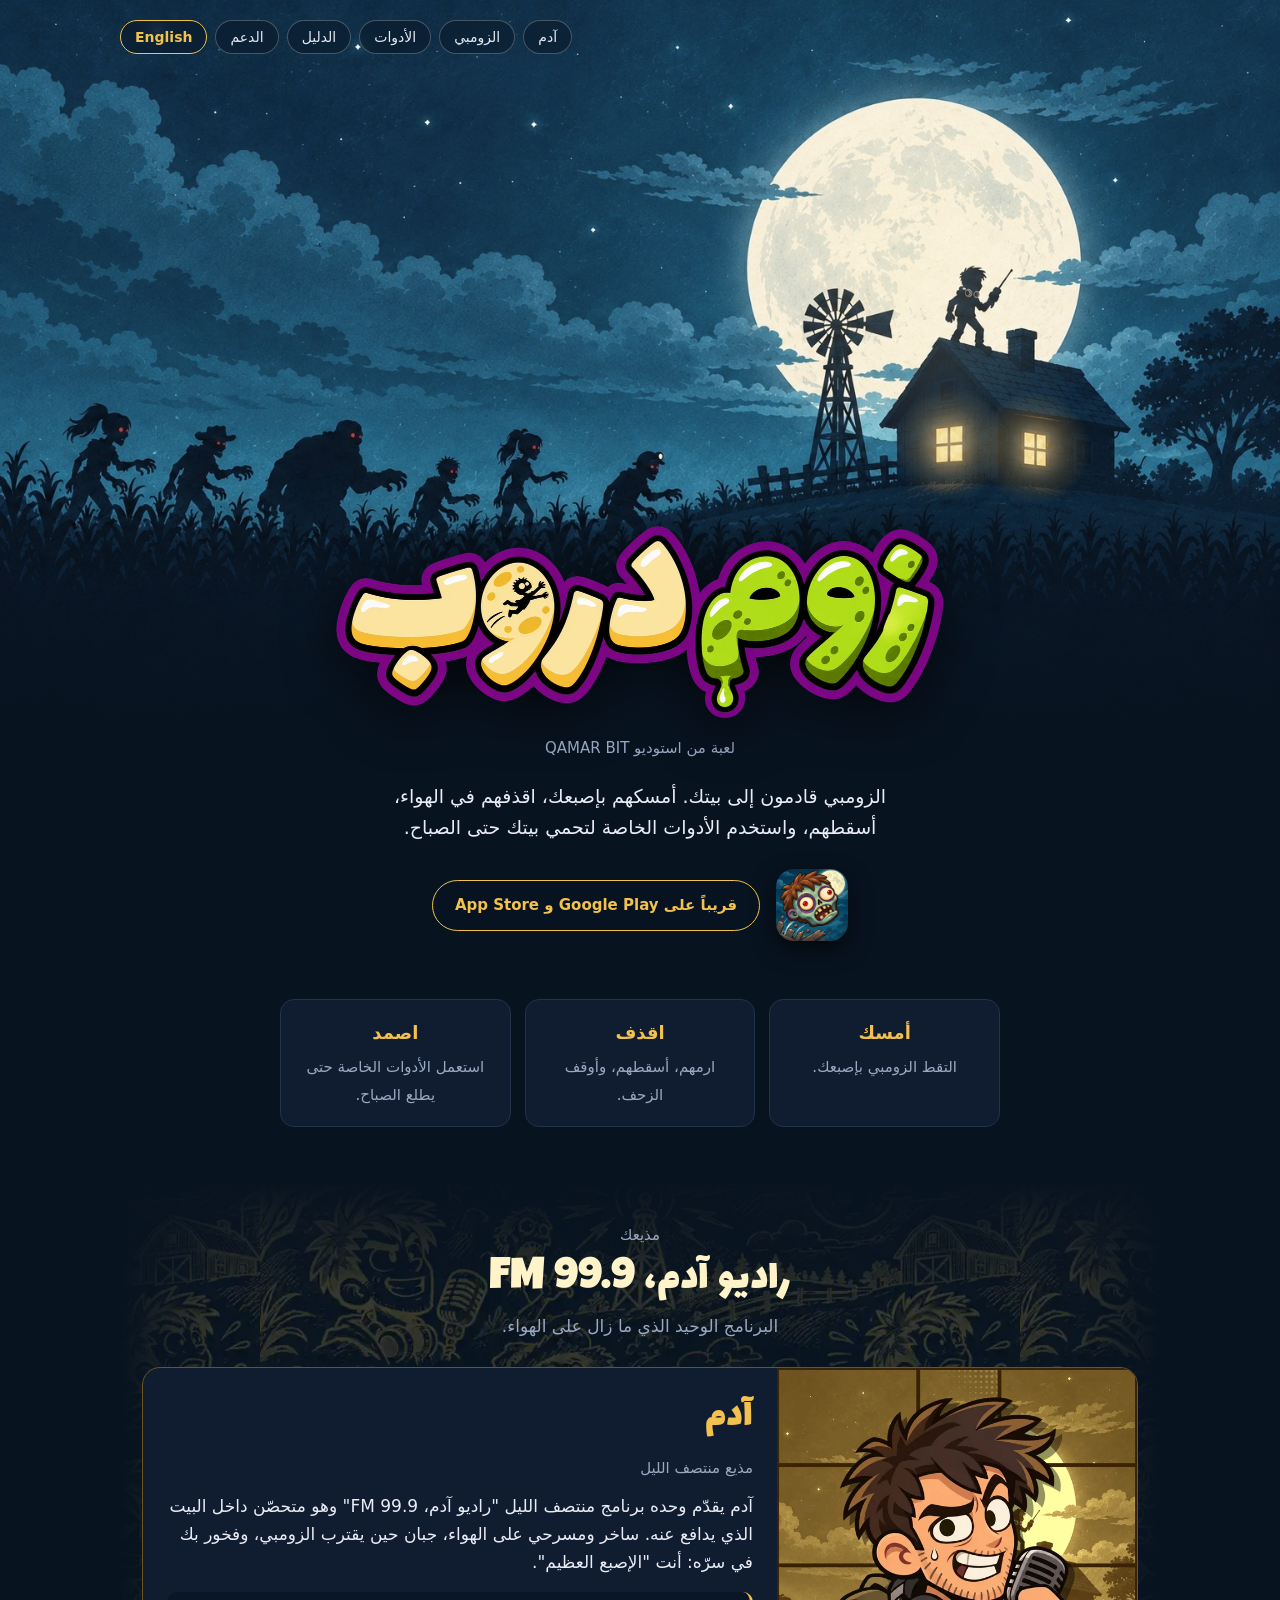
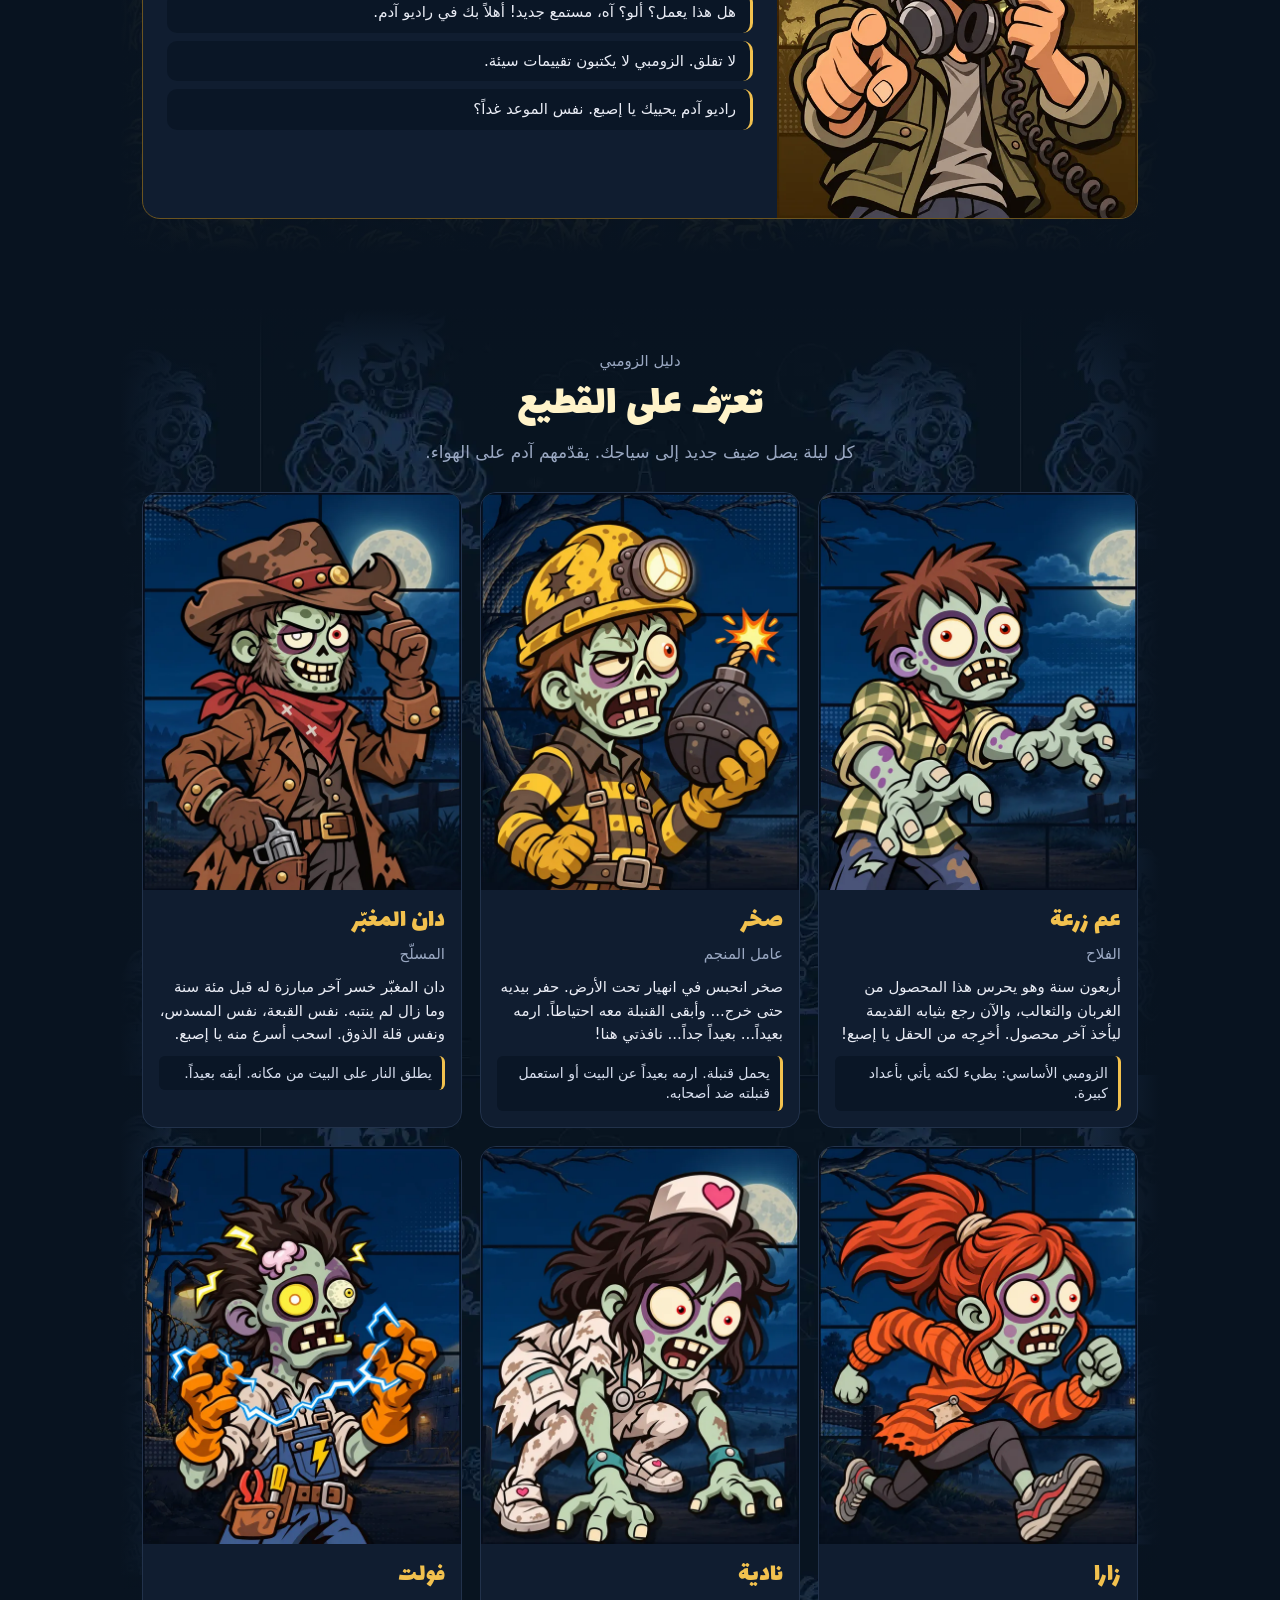
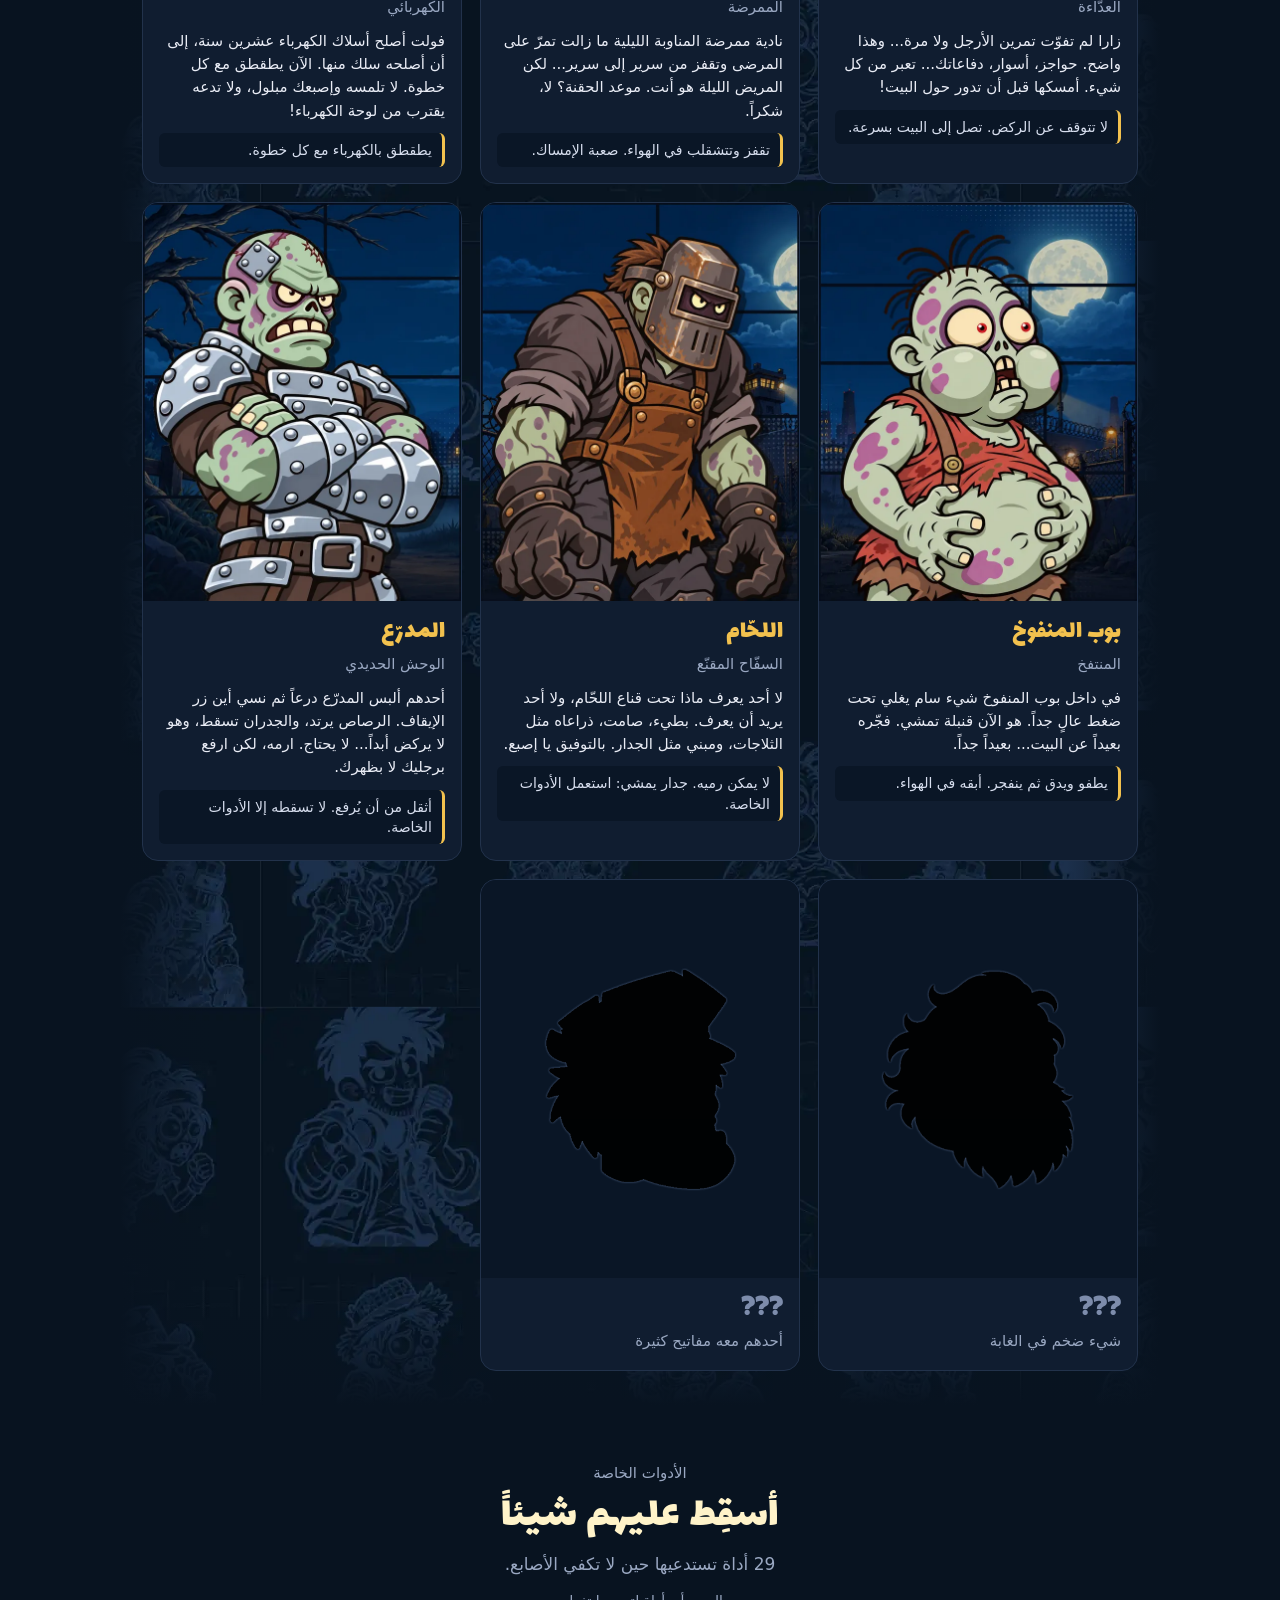
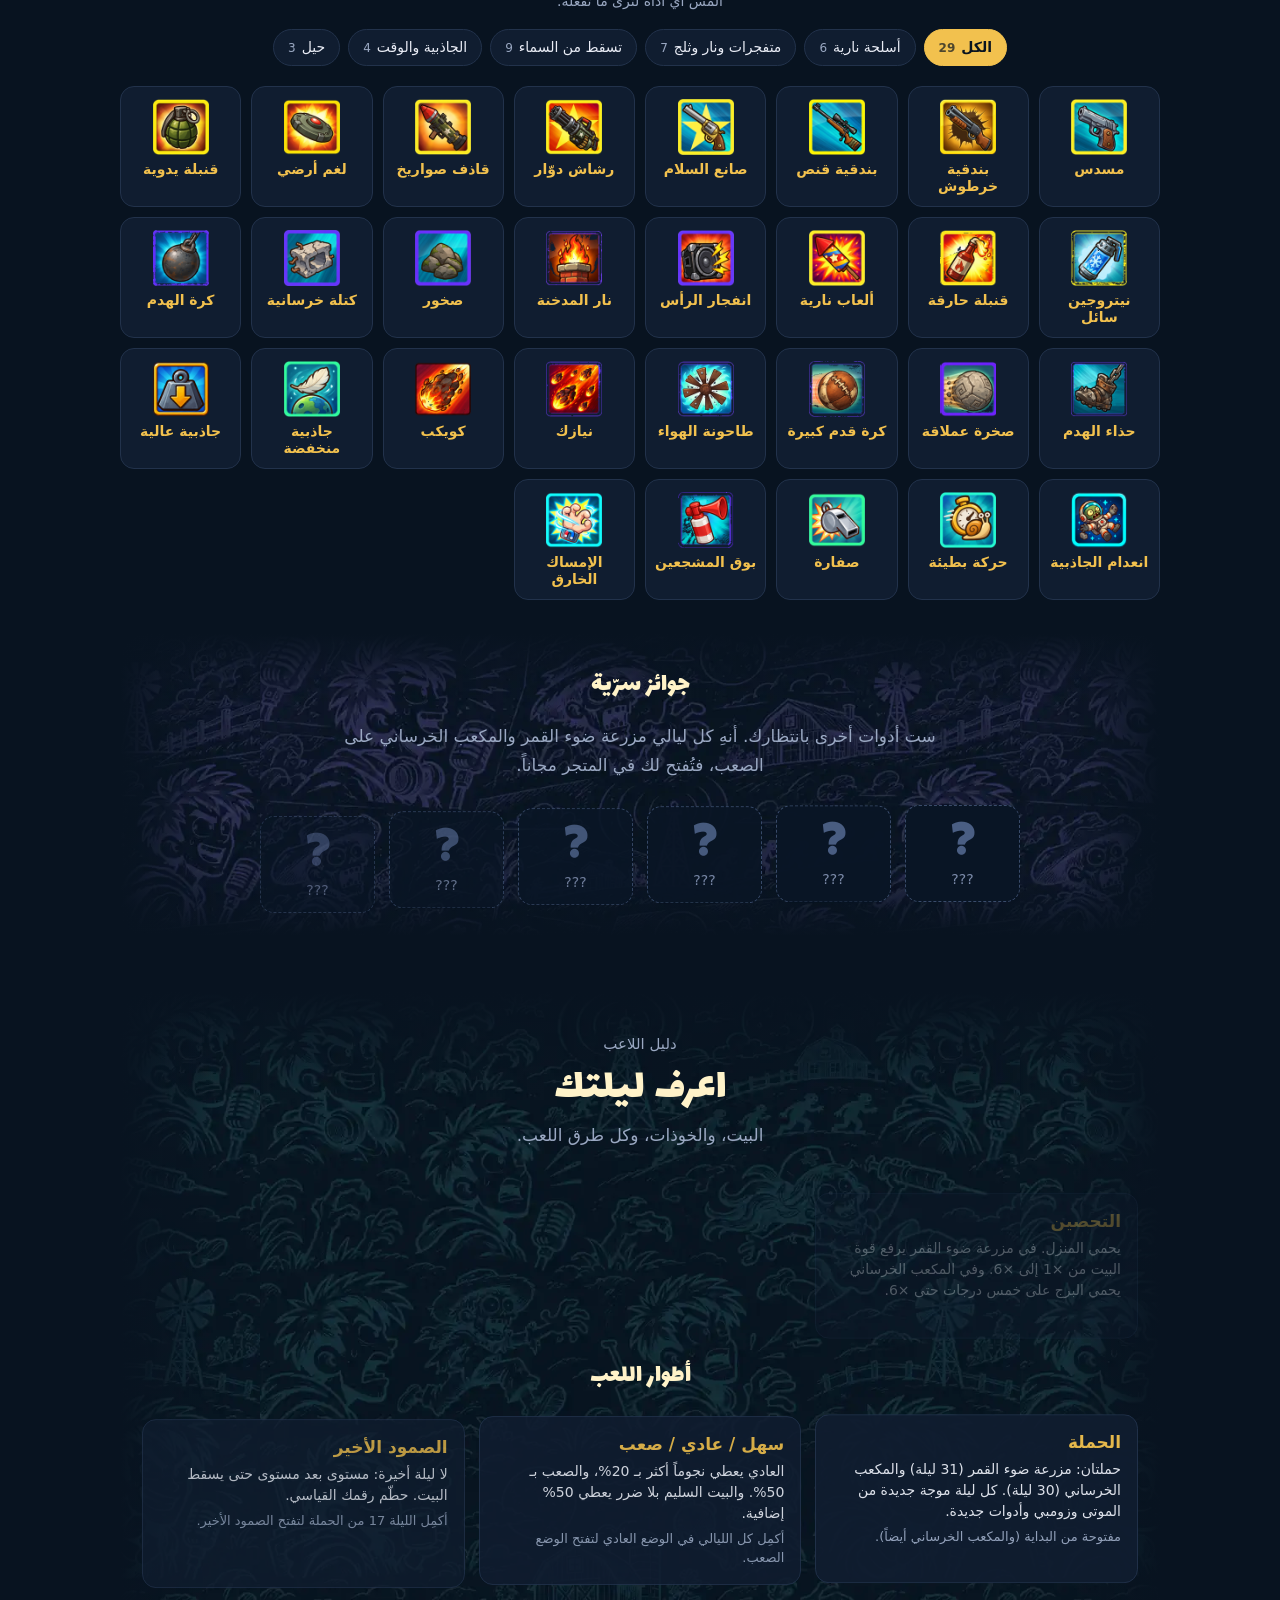
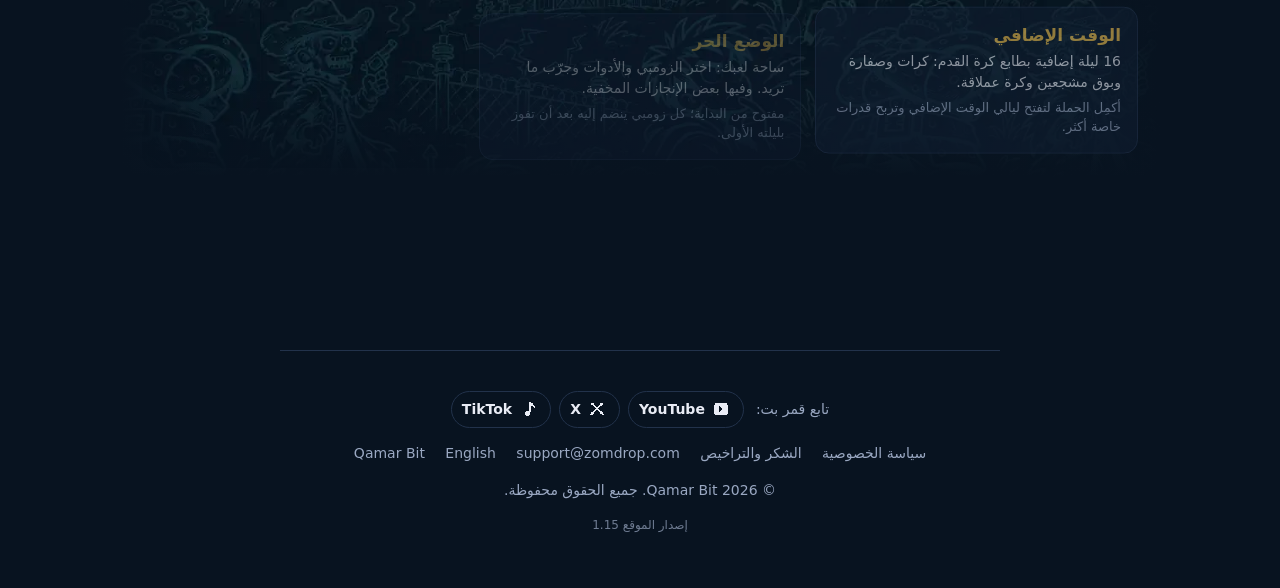
==== ar/index.html @ c9762324 "1.15" ====
<!DOCTYPE html>
<html lang="ar" dir="rtl">
<head>
  <meta charset="utf-8">
  <meta name="viewport" content="width=device-width, initial-scale=1">
  <title>زوم دروب — أمسكهم. اقذفهم. اصمد حتى الصباح.</title>
  <meta name="description" content="زوم دروب لعبة جوال من استوديو قمر بت. أمسك الزومبي بإصبعك، اقذفهم، أسقطهم، واحمِ بيتك حتى الصباح. قريباً على Google Play و App Store.">
  <meta name="theme-color" content="#081320">
  <meta name="version" content="1.15">
  <link rel="canonical" href="https://zomdrop.com/ar/">
  <link rel="alternate" hreflang="en" href="https://zomdrop.com/">
  <link rel="alternate" hreflang="ar" href="https://zomdrop.com/ar/">
  <meta property="og:type" content="website">
  <meta property="og:site_name" content="ZomDrop">
  <meta property="og:title" content="زوم دروب — أمسكهم. اقذفهم. اصمد حتى الصباح.">
  <meta property="og:description" content="أمسك الزومبي، اقذفهم، أسقطهم، واحمِ بيتك حتى الصباح. قريباً.">
  <meta property="og:url" content="https://zomdrop.com/ar/">
  <meta property="og:image" content="https://zomdrop.com/img/share.jpg">
  <meta name="twitter:card" content="summary_large_image">
  <link rel="icon" type="image/png" href="../img/icon-64.png">
  <link rel="apple-touch-icon" href="../img/icon-192.png">
  <link rel="preload" as="image" href="../img/bg.jpg">
  <link rel="prefetch" href="../">
  <link rel="stylesheet" href="../style.css">
</head>
<body>

  <div class="over"><div class="wrap wide"><header class="top">
    <span></span>
    <nav>
      <a href="#story">آدم</a>
      <a href="#horde">الزومبي</a>
      <a href="#arsenal">الأدوات</a>
      <a href="#guide">الدليل</a>
      <a href="#support">الدعم</a>
      <a class="lang" href="../" lang="en" hreflang="en">English</a>
    </nav>
  </header></div></div>

  <!-- The game's own start picture, with a few light effects on top -->
  <div class="scene" aria-hidden="true" dir="ltr"><div class="scene-inner">
    <img src="../img/bg.jpg" alt="" width="1536" height="1024">
    <span class="moonglow"></span>
    <span class="star" style="left:12.2%;top:3.4%"></span>
    <span class="star" style="left:28%;top:5.4%;animation-delay:1.1s"></span>
    <span class="star" style="left:33.4%;top:14.4%;animation-delay:2.3s"></span>
    <span class="star" style="left:41.7%;top:14.6%;animation-delay:.6s"></span>
    <span class="star" style="left:57.1%;top:12.5%;animation-delay:1.8s"></span>
    <span class="star" style="left:46.4%;top:26.9%;animation-delay:2.9s"></span>
    <span class="star" style="left:87.2%;top:21%;animation-delay:.3s"></span>
    <span class="glow" style="left:74.3%;top:52%"></span>
    <span class="glow" style="left:80.8%;top:52.5%;animation-delay:1.3s"></span>
  </div></div>

  <div class="wrap"><main>
    <section class="hero">
      <h1><img src="../img/logo-ar.webp" alt="زوم دروب" width="1240" height="407"></h1>
      <p class="by">لعبة من استوديو <a href="https://qamarbit.com">Qamar Bit</a></p>
      <p class="lead">الزومبي قادمون إلى بيتك. أمسكهم بإصبعك، اقذفهم في الهواء، أسقطهم، واستخدم الأدوات الخاصة لتحمي بيتك حتى الصباح.</p>
      <div class="cta">
        <img class="appicon" src="../img/icon-192.png" alt="أيقونة لعبة زوم دروب" width="72" height="72">
        <span class="soon">قريباً على Google Play و App Store</span>
      </div>
    </section>
    <section class="features">
      <div class="reveal"><b>أمسك</b><span>التقط الزومبي بإصبعك.</span></div>
      <div class="reveal"><b>اقذف</b><span>ارمهم، أسقطهم، وأوقف الزحف.</span></div>
      <div class="reveal"><b>اصمد</b><span>استعمل الأدوات الخاصة حتى يطلع الصباح.</span></div>
    </section>
  </main></div>

  <div class="wrap wide">

    <!-- ===== 2. Adam ===== -->
    <section id="story" class="block art art-gold">
      <p class="label">مذيعك</p>
      <h2 class="title">راديو آدم، 99.9 FM</h2>
      <p class="sub">البرنامج الوحيد الذي ما زال على الهواء.</p>
      <article class="adam reveal">
        <div class="pic"><img src="../img/cards/adam.webp" alt="آدم يتكلم في ميكروفون الراديو ويشير بإصبعه نحوك" width="640" height="800"></div>
        <div class="txt">
          <h3>آدم</h3><p class="role">مذيع منتصف الليل</p>
          <p>آدم يقدّم وحده برنامج منتصف الليل &quot;راديو آدم، 99.9 FM&quot; وهو متحصّن داخل البيت الذي يدافع عنه. ساخر ومسرحي على الهواء، جبان حين يقترب الزومبي، وفخور بك في سرّه: أنت &quot;الإصبع العظيم&quot;.</p>
          <div class="quotes">
            <blockquote>هل هذا يعمل؟ ألو؟ آه، مستمع جديد! أهلاً بك في راديو آدم.</blockquote>
            <blockquote>لا تقلق. الزومبي لا يكتبون تقييمات سيئة.</blockquote>
            <blockquote>راديو آدم يحييك يا إصبع. نفس الموعد غداً؟</blockquote>
          </div>
        </div>
      </article>
    </section>

    <!-- ===== 2. Zombies ===== -->
    <section id="horde" class="block art art-blue">
      <p class="label">دليل الزومبي</p>
      <h2 class="title">تعرّف على القطيع</h2>
      <p class="sub">كل ليلة يصل ضيف جديد إلى سياجك. يقدّمهم آدم على الهواء.</p>
      <div class="grid horde">
        <article class="z reveal">
          <div class="pic"><img src="../img/cards/harvey.webp" alt="عم زرعة، زومبي فلاح بشعر بني منكوش يمد ذراعيه" width="640" height="800" loading="lazy"></div>
          <div class="zt"><h3>عم زرعة</h3><p class="role">الفلاح</p>
          <p class="bio">أربعون سنة وهو يحرس هذا المحصول من الغربان والثعالب، والآن رجع بثيابه القديمة ليأخذ آخر محصول. أخرِجه من الحقل يا إصبع!</p>
          <p class="tip">الزومبي الأساسي: بطيء لكنه يأتي بأعداد كبيرة.</p></div>
        </article>
        <article class="z reveal">
          <div class="pic"><img src="../img/cards/rocky.webp" alt="صخر، زومبي عامل منجم بخوذة ومصباح يحمل قنبلة مشتعلة" width="640" height="800" loading="lazy"></div>
          <div class="zt"><h3>صخر</h3><p class="role">عامل المنجم</p>
          <p class="bio">صخر انحبس في انهيار تحت الأرض. حفر بيديه حتى خرج... وأبقى القنبلة معه احتياطاً. ارمه بعيداً... بعيداً جداً... نافذتي هنا!</p>
          <p class="tip">يحمل قنبلة. ارمه بعيداً عن البيت أو استعمل قنبلته ضد أصحابه.</p></div>
        </article>
        <article class="z reveal">
          <div class="pic"><img src="../img/cards/dan.webp" alt="دان المغبّر، زومبي مسلّح يرفع قبعته" width="640" height="800" loading="lazy"></div>
          <div class="zt"><h3>دان المغبّر</h3><p class="role">المسلّح</p>
          <p class="bio">دان المغبّر خسر آخر مبارزة له قبل مئة سنة وما زال لم ينتبه. نفس القبعة، نفس المسدس، ونفس قلة الذوق. اسحب أسرع منه يا إصبع.</p>
          <p class="tip">يطلق النار على البيت من مكانه. أبقه بعيداً.</p></div>
        </article>
        <article class="z reveal">
          <div class="pic"><img src="../img/cards/zara.webp" alt="زارا، زومبي عدّاءة بشعر أحمر وكنزة برتقالية مخططة تركض" width="640" height="800" loading="lazy"></div>
          <div class="zt"><h3>زارا</h3><p class="role">العدّاءة</p>
          <p class="bio">زارا لم تفوّت تمرين الأرجل ولا مرة... وهذا واضح. حواجز، أسوار، دفاعاتك... تعبر من كل شيء. أمسكها قبل أن تدور حول البيت!</p>
          <p class="tip">لا تتوقف عن الركض. تصل إلى البيت بسرعة.</p></div>
        </article>
        <article class="z reveal">
          <div class="pic"><img src="../img/cards/nadia.webp" alt="نادية، زومبي ممرضة منحنية تستعد للقفز" width="640" height="800" loading="lazy"></div>
          <div class="zt"><h3>نادية</h3><p class="role">الممرضة</p>
          <p class="bio">نادية ممرضة المناوبة الليلية ما زالت تمرّ على المرضى وتقفز من سرير إلى سرير... لكن المريض الليلة هو أنت. موعد الحقنة؟ لا، شكراً.</p>
          <p class="tip">تقفز وتتشقلب في الهواء. صعبة الإمساك.</p></div>
        </article>
        <article class="z reveal">
          <div class="pic"><img src="../img/cards/volt.webp" alt="فولت، زومبي كهربائي والشرر يقفز بين قفازيه" width="640" height="800" loading="lazy"></div>
          <div class="zt"><h3>فولت</h3><p class="role">الكهربائي</p>
          <p class="bio">فولت أصلح أسلاك الكهرباء عشرين سنة، إلى أن أصلحه سلك منها. الآن يطقطق مع كل خطوة. لا تلمسه وإصبعك مبلول، ولا تدعه يقترب من لوحة الكهرباء!</p>
          <p class="tip">يطقطق بالكهرباء مع كل خطوة.</p></div>
        </article>
        <article class="z reveal">
          <div class="pic"><img src="../img/cards/bob.webp" alt="بوب المنفوخ، زومبي مستدير منفوخ الخدّين" width="640" height="800" loading="lazy"></div>
          <div class="zt"><h3>بوب المنفوخ</h3><p class="role">المنتفخ</p>
          <p class="bio">في داخل بوب المنفوخ شيء سام يغلي تحت ضغط عالٍ جداً. هو الآن قنبلة تمشي. فجّره بعيداً عن البيت... بعيداً جداً.</p>
          <p class="tip">يطفو ويدق ثم ينفجر. أبقه في الهواء.</p></div>
        </article>
        <article class="z reveal">
          <div class="pic"><img src="../img/cards/rivet.webp" alt="اللحّام، زومبي ضخم بقناع لحام ومئزر جلدي" width="640" height="800" loading="lazy"></div>
          <div class="zt"><h3>اللحّام</h3><p class="role">السفّاح المقنّع</p>
          <p class="bio">لا أحد يعرف ماذا تحت قناع اللحّام، ولا أحد يريد أن يعرف. بطيء، صامت، ذراعاه مثل الثلاجات، ومبني مثل الجدار. بالتوفيق يا إصبع.</p>
          <p class="tip">لا يمكن رميه. جدار يمشي: استعمل الأدوات الخاصة.</p></div>
        </article>
        <article class="z reveal">
          <div class="pic"><img src="../img/cards/bolt.webp" alt="المدرّع، زومبي مغطى بألواح معدنية وذراعاه متقاطعتان" width="640" height="800" loading="lazy"></div>
          <div class="zt"><h3>المدرّع</h3><p class="role">الوحش الحديدي</p>
          <p class="bio">أحدهم ألبس المدرّع درعاً ثم نسي أين زر الإيقاف. الرصاص يرتد، والجدران تسقط، وهو لا يركض أبداً... لا يحتاج. ارمه، لكن ارفع برجليك لا بظهرك.</p>
          <p class="tip">أثقل من أن يُرفع. لا تسقطه إلا الأدوات الخاصة.</p></div>
        </article>
        <article class="z mystery reveal"><div class="pic"><img src="../img/mystery-1.png" alt="" width="248" height="284" loading="lazy"></div><div class="zt"><h3>???</h3><p class="role">شيء ضخم في الغابة</p></div></article>
        <article class="z mystery reveal"><div class="pic"><img src="../img/mystery-2.png" alt="" width="308" height="356" loading="lazy"></div><div class="zt"><h3>???</h3><p class="role">أحدهم معه مفاتيح كثيرة</p></div></article>
      </div>
    </section>

    <!-- ===== 3. Tools ===== -->
    <section id="arsenal" class="block">
      <p class="label">الأدوات الخاصة</p>
      <h2 class="title">أسقِط عليهم شيئاً</h2>
      <p class="sub">29 أداة تستدعيها حين لا تكفي الأصابع.</p>
      <p class="tools-hint">المس أي أداة لترى ما تفعله.</p>
      <div class="chips" role="group" aria-label="الأدوات الخاصة">
        <button type="button" class="chip on" data-g="all" aria-pressed="true">الكل<i>29</i></button>
        <button type="button" class="chip" data-g="guns" aria-pressed="false">أسلحة نارية<i>6</i></button>
        <button type="button" class="chip" data-g="boom" aria-pressed="false">متفجرات ونار وثلج<i>7</i></button>
        <button type="button" class="chip" data-g="sky" aria-pressed="false">تسقط من السماء<i>9</i></button>
        <button type="button" class="chip" data-g="gravity" aria-pressed="false">الجاذبية والوقت<i>4</i></button>
        <button type="button" class="chip" data-g="tricks" aria-pressed="false">حيل<i>3</i></button>
      </div>
      <div class="grid arsenal reveal" data-show="all">
        <details class="t" data-g="guns"><summary><img src="../img/tools/gun.png" alt="" width="128" height="128" loading="lazy"><b>مسدس</b></summary><div class="td"><p>المسدس الذي يُعتمد عليه.</p></div></details>
        <details class="t" data-g="guns"><summary><img src="../img/tools/shotgun.png" alt="" width="128" height="128" loading="lazy"><b>بندقية خرطوش</b></summary><div class="td"><p>لا تصوّب، بل تكتسح. كل ما أمامها يُصاب.</p></div></details>
        <details class="t" data-g="guns"><summary><img src="../img/tools/sniper.png" alt="" width="128" height="128" loading="lazy"><b>بندقية قنص</b></summary><div class="td"><p>تصويب مثالي وإصابة قاتلة.</p></div></details>
        <details class="t" data-g="guns"><summary><img src="../img/tools/peacemaker.png" alt="" width="128" height="128" loading="lazy"><b>صانع السلام</b></summary><div class="td"><p>يجلب السلام، طلقة بعد طلقة.</p></div></details>
        <details class="t" data-g="guns"><summary><img src="../img/tools/gatling.png" alt="" width="128" height="128" loading="lazy"><b>رشاش دوّار</b></summary><div class="td"><p>لا حاجة لقول المزيد.</p></div></details>
        <details class="t" data-g="guns"><summary><img src="../img/tools/rocketlauncher.png" alt="" width="128" height="128" loading="lazy"><b>قاذف صواريخ</b></summary><div class="td"><p>عالمان في واحد: سلاح يطلق المتفجرات.</p></div></details>
        <details class="t" data-g="boom"><summary><img src="../img/tools/mine.png" alt="" width="128" height="128" loading="lazy"><b>لغم أرضي</b></summary><div class="td"><p>يزرع حقل ألغام قاتلًا.</p></div></details>
        <details class="t" data-g="boom"><summary><img src="../img/tools/grenade.png" alt="" width="128" height="128" loading="lazy"><b>قنبلة يدوية</b></summary><div class="td"><p>لانفجارات في المكان الذي تريده تمامًا.</p></div></details>
        <details class="t" data-g="boom"><summary><img src="../img/tools/nitrogen.png" alt="" width="128" height="128" loading="lazy"><b>نيتروجين سائل</b></summary><div class="td"><p>يجمّد الزومبي تمامًا ويجعلهم يتحطمون كالزجاج.</p></div></details>
        <details class="t" data-g="boom"><summary><img src="../img/tools/firegrenade.png" alt="" width="128" height="128" loading="lazy"><b>قنبلة حارقة</b></summary><div class="td"><p>تنفجر وتترك الأرض مشتعلة.</p></div></details>
        <details class="t" data-g="boom"><summary><img src="../img/tools/rockets.png" alt="" width="128" height="128" loading="lazy"><b>ألعاب نارية</b></summary><div class="td"><p>كل ليلة مناسبة لألعاب الزومبي النارية.</p></div></details>
        <details class="t" data-g="boom"><summary><img src="../img/tools/headbang.png" alt="" width="128" height="128" loading="lazy"><b>انفجار الرأس</b></summary><div class="td"><p>إلى أي حد يتمدد رأس الزومبي قبل أن ينفجر؟</p></div></details>
        <details class="t" data-g="boom"><summary><img src="../img/tools/chimneyfire.png" alt="" width="128" height="128" loading="lazy"><b>نار المدخنة</b></summary><div class="td"><p>أشعِلهم! الزومبي المحترق يجعل القدرات الخاصة تظهر أكثر.</p></div></details>
        <details class="t" data-g="sky"><summary><img src="../img/tools/rocks.png" alt="" width="128" height="128" loading="lazy"><b>صخور</b></summary><div class="td"><p>تدفن الزومبي تحت كومة من الصخور.</p></div></details>
        <details class="t" data-g="sky"><summary><img src="../img/tools/metalcore.png" alt="" width="128" height="128" loading="lazy"><b>كتلة خرسانية</b></summary><div class="td"><p>تُخلي المكان أمام المنزل حين يقترب زومبي أكثر من اللازم.</p></div></details>
        <details class="t" data-g="sky"><summary><img src="../img/tools/wreckingball.png" alt="" width="128" height="128" loading="lazy"><b>كرة الهدم</b></summary><div class="td"><p>رائعة لهدم الأشياء، والزومبي قبل كل شيء.</p></div></details>
        <details class="t" data-g="sky"><summary><img src="../img/tools/wreckingshoe.png" alt="" width="128" height="128" loading="lazy"><b>حذاء الهدم</b></summary><div class="td"><p>ضربة جزاء مؤلمة حقًا! هذا الحذاء يفضّل الزومبي على الكرات!</p></div></details>
        <details class="t" data-g="sky"><summary><img src="../img/tools/stoneball.png" alt="" width="128" height="128" loading="lazy"><b>صخرة عملاقة</b></summary><div class="td"><p>كلما كبرت كان أفضل. تدهس كل ما في طريقها.</p></div></details>
        <details class="t" data-g="sky"><summary><img src="../img/tools/bigball.png" alt="" width="128" height="128" loading="lazy"><b>كرة قدم كبيرة</b></summary><div class="td"><p>كرة ضخمة تسحق الزومبي.</p></div></details>
        <details class="t" data-g="sky"><summary><img src="../img/tools/windmill.png" alt="" width="128" height="128" loading="lazy"><b>طاحونة الهواء</b></summary><div class="td"><p>تحوّل الطاحونة إلى شفرة دوّارة. الزومبي يتقطّعون!</p></div></details>
        <details class="t" data-g="sky"><summary><img src="../img/tools/meteor_small.png" alt="" width="128" height="128" loading="lazy"><b>نيازك</b></summary><div class="td"><p>مساعدة من السماء. تُمطر الزومبي بالنار.</p></div></details>
        <details class="t" data-g="sky"><summary><img src="../img/tools/meteor.png" alt="" width="128" height="128" loading="lazy"><b>كويكب</b></summary><div class="td"><p>اسأل الديناصورات كيف تنتهي القصة. الزومبي هم التالون.</p></div></details>
        <details class="t" data-g="gravity"><summary><img src="../img/tools/gravitylow.png" alt="" width="128" height="128" loading="lazy"><b>جاذبية منخفضة</b></summary><div class="td"><p>تخفض الجاذبية. تلميح: في الجاذبية المنخفضة يمكن إمساك حتى الضخم.</p></div></details>
        <details class="t" data-g="gravity"><summary><img src="../img/tools/gravityhigh.png" alt="" width="128" height="128" loading="lazy"><b>جاذبية عالية</b></summary><div class="td"><p>ترفع الجاذبية. يصبح كسر العظام أسهل.</p></div></details>
        <details class="t" data-g="gravity"><summary><img src="../img/tools/gravityanti.png" alt="" width="128" height="128" loading="lazy"><b>انعدام الجاذبية</b></summary><div class="td"><p>يطفو الزومبي كأنهم في الفضاء، حتى يسقطوا وتتكسر عظامهم.</p></div></details>
        <details class="t" data-g="gravity"><summary><img src="../img/tools/slowmo.png" alt="" width="128" height="128" loading="lazy"><b>حركة بطيئة</b></summary><div class="td"><p>تبطئ الزمن لتتمكن من التعامل مع المشكلة.</p></div></details>
        <details class="t" data-g="tricks"><summary><img src="../img/tools/whistle.png" alt="" width="128" height="128" loading="lazy"><b>صفارة</b></summary><div class="td"><p>توقف الزومبي في أماكنهم.</p></div></details>
        <details class="t" data-g="tricks"><summary><img src="../img/tools/horn.png" alt="" width="128" height="128" loading="lazy"><b>بوق المشجعين</b></summary><div class="td"><p>يدفع الزومبي بعيدًا عن المنزل.</p></div></details>
        <details class="t" data-g="tricks"><summary><img src="../img/tools/powergrab.png" alt="" width="128" height="128" loading="lazy"><b>الإمساك الخارق</b></summary><div class="td"><p>يمسك الزومبي الثقيل، وعدة زومبي معًا بلمسة واحدة.</p></div></details>
      </div>
      <div class="art art-purple lockedzone">
      <h3 class="subtitle">جوائز سرّية</h3>
      <p class="sub lockednote">ست أدوات أخرى بانتظارك. أنهِ كل ليالي مزرعة ضوء القمر والمكعب الخرساني على الصعب، فتُفتح لك في المتجر مجاناً.</p>
      <div class="grid lockedgrid">
        <div class="lk reveal" aria-label="جائزة سرّية"><b>?</b><span>???</span></div>
        <div class="lk reveal" aria-label="جائزة سرّية"><b>?</b><span>???</span></div>
        <div class="lk reveal" aria-label="جائزة سرّية"><b>?</b><span>???</span></div>
        <div class="lk reveal" aria-label="جائزة سرّية"><b>?</b><span>???</span></div>
        <div class="lk reveal" aria-label="جائزة سرّية"><b>?</b><span>???</span></div>
        <div class="lk reveal" aria-label="جائزة سرّية"><b>?</b><span>???</span></div>
      </div>
      </div>
    </section>

    <!-- ===== 4. Player guide ===== -->
    <section id="guide" class="block art art-teal">
      <p class="label">دليل اللاعب</p>
      <h2 class="title">اعرف ليلتك</h2>
      <p class="sub">البيت، والخوذات، وكل طرق اللعب.</p>
      <div class="grid guide">
        <article class="g reveal"><h3>التحصين</h3><p>يحمي المنزل. في مزرعة ضوء القمر يرفع قوة البيت من ×1 إلى ×6. وفي المكعب الخرساني يحمي البرج على خمس درجات حتى ×6.</p></article>
        <article class="g reveal"><h3>خانة قدرة خاصة</h3><p>كل خانة تحمل قدرة خاصة واحدة، وكلما زادت الخانات كان أفضل: من خانة واحدة إلى 9. المزرعة تبدأ بخانة، والمكعب الخرساني بخانتين.</p></article>
        <article class="g reveal"><h3>الخوذات</h3><p>لا يمكن إمساك زومبي يرتدي خوذة. أسقِط الخوذة أولاً (بأداة خاصة أو طلقة أو سقطة)، ثم تعامل معه. لها شكلان، خوذة عسكرية وخوذة عمّال، وتعملان بالطريقة نفسها.</p></article>
      </div>
      <h3 class="subtitle">أطوار اللعب</h3>
      <div class="grid guide">
        <article class="g reveal"><h3>الحملة</h3><p>حملتان: مزرعة ضوء القمر (31 ليلة) والمكعب الخرساني (30 ليلة). كل ليلة موجة جديدة من الموتى وزومبي وأدوات جديدة.</p><p class="meta">مفتوحة من البداية (والمكعب الخرساني أيضاً).</p></article>
        <article class="g reveal"><h3>سهل / عادي / صعب</h3><p>العادي يعطي نجوماً أكثر بـ 20%، والصعب بـ 50%. والبيت السليم بلا ضرر يعطي 50% إضافية.</p><p class="meta">أكمِل كل الليالي في الوضع العادي لتفتح الوضع الصعب.</p></article>
        <article class="g reveal"><h3>الصمود الأخير</h3><p>لا ليلة أخيرة: مستوى بعد مستوى حتى يسقط البيت. حطّم رقمك القياسي.</p><p class="meta">أكمِل الليلة 17 من الحملة لتفتح الصمود الأخير.</p></article>
        <article class="g reveal"><h3>الوقت الإضافي</h3><p>16 ليلة إضافية بطابع كرة القدم: كرات وصفارة وبوق مشجعين وكرة عملاقة.</p><p class="meta">أكمِل الحملة لتفتح ليالي الوقت الإضافي وتربح قدرات خاصة أكثر.</p></article>
        <article class="g reveal"><h3>الوضع الحر</h3><p>ساحة لعبك: اختر الزومبي والأدوات وجرّب ما تريد. وفيها بعض الإنجازات المخفية.</p><p class="meta">مفتوح من البداية؛ كل زومبي ينضم إليه بعد أن تفوز بليلته الأولى.</p></article>
        <article class="g reveal"><h3>المبارزة</h3><p>وزّع قدراتك الخاصة: بعضها لحماية منزلك، وبعضها لإرسال زومبي أقوياء إلى خصمك.</p><p class="meta">لاعبان على الشبكة المحلية نفسها. بلا خادم ولا إنترنت.</p></article>
      </div>
    </section>
  </div>

  <div class="wrap">
    <section class="card reveal" id="support">
      <h2>الدعم</h2>
      <p>سؤال، ملاحظة، أو مشكلة في اللعبة؟ راسلنا على <a href="mailto:support@zomdrop.com" dir="ltr">support@zomdrop.com</a></p>
    </section>
    <footer>
      <p class="social"><span>تابع قمر بت:</span>
        <a href="https://www.youtube.com/@qamarbit" rel="me noopener" target="_blank" aria-label="Qamar Bit YouTube"><svg viewBox="0 0 16 16" aria-hidden="true"><path fill-rule="evenodd" d="M2 4h1V3h10v1h1v8h-1v1H3v-1H2zM6 5v6h1v-1h1V9h1V7H8V6H7V5z"/></svg><b>YouTube</b></a>
        <a href="https://x.com/qamarbit" rel="me noopener" target="_blank" aria-label="Qamar Bit X"><svg viewBox="0 0 16 16" aria-hidden="true"><path d="M3 3h2v1H3zM11 3h2v1h-2zM4 4h2v1H4zM10 4h2v1h-2zM5 5h2v1H5zM9 5h2v1H9zM6 6h2v1H6zM8 6h2v1H8zM7 7h2v1H7zM8 8h2v1H8zM6 8h2v1H6zM9 9h2v1H9zM5 9h2v1H5zM10 10h2v1h-2zM4 10h2v1H4zM11 11h2v1h-2zM3 11h2v1H3zM12 12h2v1h-2zM2 12h2v1H2z"/></svg><b>X</b></a>
        <a href="https://www.tiktok.com/@qamarbit" rel="me noopener" target="_blank" aria-label="Qamar Bit TikTok"><svg viewBox="0 0 16 16" aria-hidden="true"><path d="M9 2h2v9H9zM11 3h1v1h1v1h1v2h-1V6h-1V5h-1zM6 10h3v1h1v2H9v1H6v-1H5v-2h1z"/></svg><b>TikTok</b></a>
      </p>
      <p><a href="../privacy.html">سياسة الخصوصية</a> <a href="../credits.html">الشكر والتراخيص</a> <a href="mailto:support@zomdrop.com" dir="ltr">support@zomdrop.com</a> <a href="https://qamarbit.com">Qamar Bit</a> <a href="../" lang="en" hreflang="en">English</a></p>
      <p>&copy; 2026 Qamar Bit. جميع الحقوق محفوظة.</p>
      <p class="ver">إصدار الموقع 1.15</p>
    </footer>
  </div>

  <!-- GSAP is stored inside this site (js folder). Nothing is loaded from other servers. -->
  <script src="../js/gsap.min.js"></script>
  <script src="../js/ScrollTrigger.min.js"></script>
  <script>
  // arriving from the other language (the address ends with #section): skip the logo drop, the page is already "open"
  document.documentElement.classList.add('js');
  if (location.hash) document.documentElement.classList.add('nodrop');
  requestAnimationFrame(function () { requestAnimationFrame(function () { document.documentElement.classList.add('go'); }); });
  // tools: filter buttons, and only one tool open at a time
  (function () {
    var grid = document.querySelector('.arsenal'); if (!grid) return;
    var chips = document.querySelectorAll('.chip');
    chips.forEach(function (c) {
      c.addEventListener('click', function () {
        chips.forEach(function (x) { var on = x === c; x.classList.toggle('on', on); x.setAttribute('aria-pressed', on ? 'true' : 'false'); });
        grid.setAttribute('data-show', c.getAttribute('data-g'));
        grid.querySelectorAll('details[open]').forEach(function (d) { d.open = false; });
        // a small hop only (no fading), so a tool can never be left invisible
        if (window.gsap) gsap.fromTo(grid.querySelectorAll('.t'), { y: 8 }, { y: 0, duration: .3, stagger: .02, overwrite: true, clearProps: 'transform' });
      });
    });
    grid.addEventListener('toggle', function (e) {
      if (!e.target.open) return;
      grid.querySelectorAll('details[open]').forEach(function (d) { if (d !== e.target) d.open = false; });
    }, true);
  })();
  (function () {
    if (!window.gsap || !window.ScrollTrigger) return;   // without GSAP the page simply shows everything
    gsap.registerPlugin(ScrollTrigger);

    // the picture drifts slower than the page while scrolling
    gsap.to('.scene-inner', { yPercent: 14, ease: 'none',
      scrollTrigger: { trigger: '.scene', start: 'top top', end: 'bottom top', scrub: true } });

    // cards rise in, a few at a time, when they enter the screen
    gsap.set('.reveal', { opacity: 0, y: 26 });
    ScrollTrigger.batch('.reveal', {
      start: 'top 92%', once: true,
      onEnter: function (els) { gsap.to(els, { opacity: 1, y: 0, duration: .55, ease: 'power2.out', stagger: .07, overwrite: true }); }
    });

    // language switch: land on the same section of the other language, not at the top
    var sections = ['comic', 'story', 'horde', 'arsenal', 'guide', 'support'];
    document.querySelectorAll('a[hreflang]').forEach(function (a) {
      var base = a.getAttribute('href');
      a.addEventListener('click', function () {
        var here = '';
        sections.forEach(function (id) {
          var el = document.getElementById(id);
          if (el && el.getBoundingClientRect().top < window.innerHeight * 0.5) here = id;
        });
        a.setAttribute('href', here ? base + '#' + here : base);
      });
    });

    // story comic: the first page is open, the button opens the rest
    var more = document.querySelector('.comic-more');
    if (more) more.addEventListener('click', function () { document.querySelector('.comic').classList.add('open'); ScrollTrigger.refresh(); });

    // character pictures lean in a little when touched or hovered
    document.querySelectorAll('.z:not(.mystery), .adam').forEach(function (card) {
      var img = card.querySelector('.pic img');
      function pop() { gsap.fromTo(img, { scale: 1.09, rotation: -1.5 }, { scale: 1, rotation: 0, duration: .9, ease: 'elastic.out(1, .4)' }); }
      card.addEventListener('pointerenter', pop);
      card.addEventListener('click', pop);
    });
  })();
  </script>
</body>
</html>
---- style.css ----
:root {
  --bg: #081320;
  --card: #101d30;
  --line: #22324b;
  --text: #e9ecf5;
  --muted: #9aa8c2;
  --gold: #f2c14e;
  --gold-dark: #c99a2b;
  --red: #ff3b1f;
}

@font-face { font-family: "Luckiest Guy"; src: url("fonts/LuckiestGuy.ttf") format("truetype"); font-display: swap; }
@font-face { font-family: "Lalezar"; src: url("fonts/Lalezar.ttf") format("truetype"); font-display: swap; }

* { box-sizing: border-box; }

html { -webkit-text-size-adjust: 100%; }

body {
  margin: 0;
  background: var(--bg);
  color: var(--text);
  font-family: system-ui, -apple-system, "Segoe UI", Roboto, "Noto Sans", "Noto Sans Arabic", Tahoma, Arial, sans-serif;
  font-size: 17px;
  line-height: 1.65;
}

a { color: var(--gold); text-decoration: none; }
a:hover, a:focus { text-decoration: underline; }

.wrap {
  max-width: 760px;
  margin: 0 auto;
  padding: 0 20px;
}

/* ---------- Header ---------- */
.top {
  display: flex;
  align-items: center;
  justify-content: space-between;
  padding: 20px 0;
  font-size: 15px;
}
.top .brand { color: var(--text); font-weight: 800; letter-spacing: .5px; }
.top .brand span { color: var(--gold); }
.top nav { display: flex; flex-wrap: wrap; justify-content: flex-end; gap: 8px; }
/* nav links look like buttons: a soft frame so it is clear they can be tapped */
.top nav a {
  display: inline-block;
  padding: 7px 14px;
  border: 1px solid #ffffff3d;
  border-radius: 999px;
  background: #08132073;
  -webkit-backdrop-filter: blur(6px);
  backdrop-filter: blur(6px);
  color: #e3e8f3;
  font-size: 14px;
  line-height: 1.3;
  transition: border-color .15s, background-color .15s, color .15s;
}
.top nav a:hover, .top nav a:focus-visible {
  border-color: var(--gold); color: var(--gold); background: #081320b3; text-decoration: none;
}

/* header floating over the scene on the home page */
.over { position: absolute; top: 0; left: 0; right: 0; z-index: 3; }
.wrap.wide { max-width: 1080px; }

/* ---------- Scene (the game's own start picture) ---------- */
.scene {
  position: relative;
  overflow: hidden;
  max-height: 82vh;
  background: #0b1a33;
}
/* the true 3:2 picture box; overlays are placed in % of this box */
.scene-inner { position: relative; width: 100%; aspect-ratio: 3 / 2; }
.scene-inner > img { position: absolute; inset: 0; width: 100%; height: 100%; display: block; }
.scene::after {
  content: ""; position: absolute; left: 0; right: 0; bottom: 0; height: 34%;
  background: linear-gradient(to bottom, transparent, var(--bg));
  pointer-events: none;
}

.glow, .star, .moonglow { position: absolute; pointer-events: none; border-radius: 50%; }
.star {
  width: 1.1%; aspect-ratio: 1; transform: translate(-50%, -50%);
  background: radial-gradient(circle, #fff 0, #cfe2ff88 30%, transparent 70%);
  opacity: 0; animation: twinkle 3.6s ease-in-out infinite;
}
.moonglow {
  left: 71.4%; top: 31%; width: 34%; aspect-ratio: 1; transform: translate(-50%, -50%);
  background: radial-gradient(circle, #fff6c833 0, #fff6c81a 38%, transparent 68%);
  animation: moon 7s ease-in-out infinite;
}
.glow {
  width: 9%; aspect-ratio: 1; transform: translate(-50%, -50%);
  background: radial-gradient(circle, #ffd35a66 0, #ffb52e2e 40%, transparent 70%);
  mix-blend-mode: screen; animation: flicker 2.9s steps(1, end) infinite;
}
@keyframes twinkle { 0%, 100% { opacity: 0; } 50% { opacity: .9; } }
@keyframes moon { 0%, 100% { opacity: .35; } 50% { opacity: 1; } }
@keyframes flicker {
  0% { opacity: .9; } 12% { opacity: .55; } 20% { opacity: 1; } 43% { opacity: .7; }
  51% { opacity: .95; } 68% { opacity: .6; } 77% { opacity: 1; } 90% { opacity: .75; }
}

/* ---------- Hero text, pulled up over the dark bottom of the scene ---------- */
.hero {
  position: relative; z-index: 2;
  text-align: center;
  margin-top: clamp(-230px, -17vw, -64px);
  padding: 0 0 34px;
}
.hero h1 { margin: 0; line-height: 0; }
.hero h1 img {
  width: min(88vw, 620px); height: auto;
  filter: drop-shadow(0 10px 26px #000a);
  transform-origin: 50% 0;
}
/* the drop only starts once the browser is really drawing (class added by script),
   so the logo is never left hidden off-screen */
.go .hero h1 img { animation: drop 1.05s cubic-bezier(.3, 0, .35, 1) both, sway 5.5s ease-in-out 1.2s infinite; }
@keyframes drop {
  0% { transform: translateY(-120vh) rotate(-7deg); }
  55% { transform: translateY(0) rotate(2deg); }
  70% { transform: translateY(-34px) rotate(-1.5deg); }
  84% { transform: translateY(0) rotate(.6deg); }
  92% { transform: translateY(-9px); }
  100% { transform: translateY(0); }
}
@keyframes sway { 0%, 100% { transform: rotate(-.9deg); } 50% { transform: rotate(.9deg); } }

.hero .by {
  margin: 12px 0 0;
  color: var(--muted);
  font-size: 15px;
  letter-spacing: 2px;
  text-transform: uppercase;
}
.hero .by a { color: inherit; }
.hero .lead {
  max-width: 560px;
  margin: 20px auto 0;
  font-size: 19px;
}
.cta { display: flex; align-items: center; justify-content: center; gap: 16px; margin-top: 26px; flex-wrap: wrap; }
.appicon { width: 72px; height: 72px; border-radius: 18px; box-shadow: 0 8px 22px #0009; display: block; }
.cta .soon { margin-top: 0; }

/* ---------- Big sections: zombie guide and tools ---------- */
.block { margin: 56px 0 0; text-align: center; }
.label { font-size: 13px; letter-spacing: 3px; text-transform: uppercase; color: var(--muted); margin: 0 0 6px; }
.title { margin: 0; font-size: clamp(28px, 6vw, 44px); line-height: 1.15; color: #fff3c9; }
.sub { margin: 8px 0 26px; color: var(--muted); }
.more { margin: 22px 0 0; color: var(--muted); }
.grid { display: grid; gap: 14px; }
.horde { grid-template-columns: repeat(auto-fill, minmax(290px, 1fr)); gap: 18px; }
.guide { grid-template-columns: repeat(auto-fill, minmax(290px, 1fr)); }

/* titles use the game's own fonts (stored in the fonts folder) */
.title, .z h3, .adam h3, .subtitle { font-family: "Luckiest Guy", "Lalezar", system-ui, sans-serif; font-weight: 400; letter-spacing: .5px; }
.arname, .card[lang="ar"] h2 { font-family: "Lalezar", system-ui, sans-serif; font-weight: 400; }
.sub span[lang="ar"], .more span[lang="ar"] { display: block; }

/* character cards: comic picture on top, text under it */
.z {
  background: var(--card); border: 1px solid var(--line); border-radius: 16px;
  margin: 0; overflow: hidden; text-align: start;
  transition: border-color .15s, transform .15s;
}
.z:hover { border-color: var(--gold); transform: translateY(-3px); }
.pic { overflow: hidden; background: #0d2440; }
.pic img { width: 100%; height: auto; aspect-ratio: 4 / 5; object-fit: cover; display: block; }
.zt { padding: 14px 16px 16px; }
.z h3 { margin: 0; font-size: 26px; line-height: 1.1; color: var(--gold); }
.z .role { margin: 2px 0 0; font-size: 13px; letter-spacing: 2px; text-transform: uppercase; color: var(--muted); }
.arname { margin: 4px 0 0; font-size: 21px; line-height: 1.3; color: #fff3c9; }
.z .bio { margin: 10px 0 0; font-size: 15px; line-height: 1.55; color: var(--text); }
.z .tip {
  margin: 10px 0 0; padding: 7px 10px; font-size: 14px; line-height: 1.45; color: #d7deee;
  background: #0a1626; border-inline-start: 3px solid var(--gold); border-radius: 6px;
}
.z .tip + .tip { margin-top: 5px; }
.z.mystery .pic { background: #0a1626; }
.z.mystery .pic img { object-fit: contain; padding: 20%; filter: brightness(0) drop-shadow(0 0 1px #5d7399); opacity: .9; }
.z.mystery h3 { color: #7d8cab; letter-spacing: 3px; }

/* Adam: wide card, picture beside the text */
.adam {
  display: grid; grid-template-columns: minmax(0, 360px) 1fr; text-align: start;
  background: var(--card); border: 1px solid #6b5420; border-radius: 18px; overflow: hidden;
}
.adam .pic { background: #8a611a; }
.adam .pic img { height: 100%; }
.adam .txt { padding: 22px 24px; }
.adam h3 { margin: 0; font-size: 40px; line-height: 1; color: var(--gold); }
.adam .role { margin: 6px 0 0; font-size: 13px; letter-spacing: 2px; text-transform: uppercase; color: var(--muted); }
.adam .txt > p { margin: 12px 0 0; }
.quotes { display: grid; gap: 8px; margin-top: 16px; }
.quotes blockquote {
  margin: 0; padding: 9px 14px; background: #0a1626; border-radius: 10px;
  border-inline-start: 3px solid var(--gold); font-size: 15px; line-height: 1.5;
}
.quotes p { margin: 0; }
.quotes p[lang="ar"] { color: #c6cfe2; }

/* tools (1.12): filter buttons + small tiles; a tapped tile opens across the whole row */
.tools-hint { margin: -14px 0 16px; color: var(--muted); font-size: 14px; }
.chips { display: none; flex-wrap: wrap; justify-content: center; gap: 8px; margin: 0 0 20px; }
.js .chips { display: flex; }
.chip {
  font: inherit; font-size: 14px; line-height: 1.3; cursor: pointer;
  padding: 8px 14px; border-radius: 999px; border: 1px solid var(--line); background: var(--card); color: var(--text);
  transition: border-color .15s, background-color .15s, color .15s;
}
.chip i { font-style: normal; font-size: 12px; color: var(--muted); margin-inline-start: 6px; }
.chip:hover, .chip:focus-visible { border-color: var(--gold); }
.chip.on { background: var(--gold); border-color: var(--gold); color: #081320; font-weight: 600; }
.chip.on i { color: #081320b3; }

.arsenal { grid-template-columns: repeat(auto-fill, minmax(112px, 1fr)); gap: 10px; }
.t { margin: 0; background: var(--card); border: 1px solid var(--line); border-radius: 14px; transition: border-color .15s; }
.t:hover { border-color: #3a4f72; }
.t summary {
  list-style: none; cursor: pointer; display: flex; flex-direction: column; align-items: center; gap: 6px;
  padding: 12px 8px 10px; text-align: center; border-radius: 14px;
}
.t summary::-webkit-details-marker { display: none; }
.t summary:focus-visible { outline: 2px solid var(--gold); outline-offset: 2px; }
.t summary img { width: 56px; height: 56px; display: block; }
.t summary b { font-size: 14px; line-height: 1.25; font-weight: 600; color: var(--gold); }
.t .td { padding: 0 16px 14px; text-align: start; }
.t .td p { margin: 0; font-size: 15px; line-height: 1.55; }
.t .td p + p { margin-top: 6px; }
.t[open] { grid-column: 1 / -1; display: grid; grid-template-columns: 150px 1fr; align-items: center; border-color: var(--gold); }
.t[open] summary img { width: 72px; height: 72px; }
.t[open] .td { padding: 14px 18px 14px 0; }
[dir="rtl"] .t[open] .td { padding: 14px 0 14px 18px; }
@media (max-width: 600px) {
  .arsenal { grid-template-columns: repeat(3, 1fr); gap: 8px; }
  .t[open] { grid-template-columns: 1fr; }
  .t[open] .td, [dir="rtl"] .t[open] .td { padding: 0 16px 14px; text-align: center; }
}
.arsenal[data-show="guns"] .t:not([data-g="guns"]),
.arsenal[data-show="boom"] .t:not([data-g="boom"]),
.arsenal[data-show="sky"] .t:not([data-g="sky"]),
.arsenal[data-show="gravity"] .t:not([data-g="gravity"]),
.arsenal[data-show="tricks"] .t:not([data-g="tricks"]) { display: none; }

.g h3 { margin: 0; font-size: 17px; line-height: 1.3; color: var(--gold); }
.g h3 span { display: block; color: #fff3c9; font-weight: 600; }
.g p { margin: 5px 0 0; font-size: 14px; line-height: 1.5; }
.meta { color: var(--muted); font-size: 13px !important; }

.g { text-align: start; background: var(--card); border: 1px solid var(--line); border-radius: 14px; padding: 16px; }
.subtitle { margin: 34px 0 16px; font-size: 26px; color: #fff3c9; }
.subtitle span { display: block; font-size: 22px; }
.ver { font-size: 12px; opacity: .7; }
.doc pre.licence {
  white-space: pre-wrap; direction: ltr; text-align: left;
  font: 13px/1.55 Consolas, "Courier New", monospace;
  background: var(--card); border: 1px solid var(--line); border-radius: 10px;
  padding: 14px 16px; color: var(--muted); overflow-x: auto;
}

.soon {
  display: inline-block;
  margin-top: 26px;
  padding: 12px 22px;
  border: 1px solid var(--gold);
  border-radius: 999px;
  color: var(--gold);
  font-weight: 700;
  font-size: 15px;
  background: #0813207a;
}

/* ---------- Features ---------- */
.features {
  display: grid;
  grid-template-columns: repeat(3, 1fr);
  gap: 14px;
  margin: 24px 0 8px;
}
.features div {
  background: var(--card);
  border: 1px solid var(--line);
  border-radius: 14px;
  padding: 18px 16px;
  text-align: center;
}
.features b { display: block; color: var(--gold); font-size: 18px; margin-bottom: 4px; }
.features span { color: var(--muted); font-size: 15px; }

/* ---------- Sections ---------- */
.card {
  background: var(--card);
  border: 1px solid var(--line);
  border-radius: 14px;
  padding: 22px 22px;
  margin: 18px 0;
}
.card h2 { margin: 0 0 8px; font-size: 20px; color: var(--gold); }
.card p { margin: 0 0 10px; }
.card p:last-child { margin-bottom: 0; }

[dir="rtl"] { text-align: right; }
/* Arabic page: letters must stay joined, and titles use the game's Arabic font */
html[lang="ar"] * { letter-spacing: 0 !important; }
html[lang="ar"] .hero .by, html[lang="ar"] .label, html[lang="ar"] .role { font-size: 15px; }
html[lang="ar"] .z h3, html[lang="ar"] .adam h3 { line-height: 1.35; }
/* language switch in the menu */
.top nav a.lang { border-color: var(--gold); color: var(--gold); font-weight: 700; }

/* ---------- Policy page ---------- */
.doc { padding: 24px 0 8px; }
.doc h1 { font-size: clamp(30px, 7vw, 42px); margin: 0 0 4px; color: var(--gold); line-height: 1.2; }
.doc .updated { color: var(--muted); font-size: 15px; margin: 0 0 26px; }
.doc h2 { font-size: 21px; margin: 30px 0 8px; color: var(--text); }
.doc ul { padding-inline-start: 22px; margin: 8px 0; }
.doc li { margin: 6px 0; }
.doc .summary {
  background: var(--card);
  border: 1px solid var(--line);
  border-inline-start: 4px solid var(--gold);
  border-radius: 10px;
  padding: 16px 18px;
}
.doc hr { border: 0; border-top: 1px solid var(--line); margin: 36px 0; }

/* ---------- Footer ---------- */
footer {
  margin-top: 40px;
  padding: 26px 0 40px;
  border-top: 1px solid var(--line);
  text-align: center;
  color: var(--muted);
  font-size: 14px;
}
footer a { color: var(--muted); margin: 0 8px; }
/* Qamar Bit accounts: pixel icons with the platform name */
footer .social { display: flex; flex-wrap: wrap; align-items: center; justify-content: center; gap: 8px; margin-bottom: 14px; }
footer .social span { margin-inline-end: 4px; }
footer .social a {
  display: inline-flex; align-items: center; gap: 7px; margin: 0;
  padding: 6px 13px 6px 10px; border: 1px solid var(--line); border-radius: 999px;
  color: var(--text); text-decoration: none;
}
footer .social a:hover, footer .social a:focus-visible { border-color: var(--gold); color: var(--gold); }
footer .social svg { width: 18px; height: 18px; fill: currentColor; shape-rendering: crispEdges; }
footer .social b { font-weight: 600; font-size: 14px; }
@media (max-width: 600px) { footer .social span { flex-basis: 100%; text-align: center; margin: 0 0 2px; } }
footer a:hover { color: var(--gold); }

@media (max-width: 600px) {
  .features { grid-template-columns: 1fr; }
  .hero .lead { font-size: 17px; }
  .hero { margin-top: -30px; }
  .adam { grid-template-columns: 1fr; }
  .adam h3 { font-size: 34px; }
}

/* arriving from the other language: no logo drop, just the gentle sway */
.go.nodrop .hero h1 img { animation: sway 5.5s ease-in-out infinite; }

/* hidden rewards: question marks only */
.lockednote { max-width: 640px; margin-inline: auto; }
.lockedgrid { grid-template-columns: repeat(auto-fill, minmax(104px, 1fr)); max-width: 760px; margin: 0 auto; }
.lk { background: #0a1626; border: 1px dashed #3a4c6b; border-radius: 14px; padding: 14px 8px 10px; }
.lk b { display: block; font-family: "Luckiest Guy", system-ui, sans-serif; font-weight: 400; font-size: 44px; line-height: 1.1; color: #4b5f84; }
.lk span { display: block; color: #7d8cab; letter-spacing: 3px; font-size: 14px; }
/* story comic: panels with the words under them */
.panels { grid-template-columns: repeat(2, 1fr); gap: 16px; }
.panel { position: relative; margin: 0; background: #fff3c9; border: 4px solid #060e1a; border-radius: 6px; overflow: hidden; box-shadow: 0 8px 22px #0007; }
.panel img { display: block; width: 100%; height: auto; }
.panel figcaption { padding: 10px 14px 12px; color: #1b1407; font-size: 16px; line-height: 1.45; font-weight: 600; text-align: start; border-top: 4px solid #060e1a; }
.panel .num { position: absolute; top: 0; inset-inline-start: 0; z-index: 1; min-width: 34px; padding: 2px 8px; background: var(--gold); color: #1b1407; font-family: "Luckiest Guy", system-ui, sans-serif; font-size: 18px; border-end-end-radius: 6px; border-inline-end: 4px solid #060e1a; border-bottom: 4px solid #060e1a; }
.comic-more { display: none; margin: 22px auto 0; padding: 12px 26px; border: 2px solid var(--gold); border-radius: 999px; background: var(--gold); color: #1b1407; font: inherit; font-weight: 800; cursor: pointer; }
.comic-more:hover { background: #ffd66e; }
.comic-end { margin: 22px 0 0; color: #fff3c9; font-size: 18px; }
/* with scripts on, only the first page shows until the button is pressed */
.js .comic:not(.open) .panel:nth-child(n+5), .js .comic:not(.open) .comic-end { display: none; }
.js .comic:not(.open) .comic-more { display: inline-block; }
@media (max-width: 700px) { .panels { grid-template-columns: 1fr; } }
/* quiet line-art behind some sections (our own character drawing, redrawn as faint lines on the page colour).
   The top and bottom fade into the page so the section has no hard edge. */
.art {
  padding: 40px 22px 34px; border-radius: 26px;
  background-color: var(--bg);
  background-repeat: no-repeat, no-repeat, repeat;
  background-position: center top, center top;
  background-size: 100% 100%, 100% 100%, 760px auto;
}
.art-gold   { background-image: linear-gradient(to right, var(--bg) 0, #08132000 9%, #08132000 91%, var(--bg) 100%), linear-gradient(to bottom, var(--bg) 0, #08132000 110px, #08132000 calc(100% - 110px), var(--bg) 100%), url("img/art/gold.webp"); }
.art-blue   { background-image: linear-gradient(to right, var(--bg) 0, #08132000 9%, #08132000 91%, var(--bg) 100%), linear-gradient(to bottom, var(--bg) 0, #08132000 110px, #08132000 calc(100% - 110px), var(--bg) 100%), url("img/art/blue.webp"); }
.art-purple { background-image: linear-gradient(to right, var(--bg) 0, #08132000 9%, #08132000 91%, var(--bg) 100%), linear-gradient(to bottom, var(--bg) 0, #08132000 70px, #08132000 calc(100% - 70px), var(--bg) 100%), url("img/art/purple.webp"); }
.art-teal   { background-image: linear-gradient(to right, var(--bg) 0, #08132000 9%, #08132000 91%, var(--bg) 100%), linear-gradient(to bottom, var(--bg) 0, #08132000 110px, #08132000 calc(100% - 110px), var(--bg) 100%), url("img/art/teal.webp"); }
.lockedzone { margin-top: 34px; padding-top: 6px; }
.lockedzone .subtitle { margin-top: 24px; }
@media (max-width: 600px) { .art { padding: 30px 12px 26px; background-size: 100% 100%, 100% 100%, 560px auto; margin-inline: -8px; } }
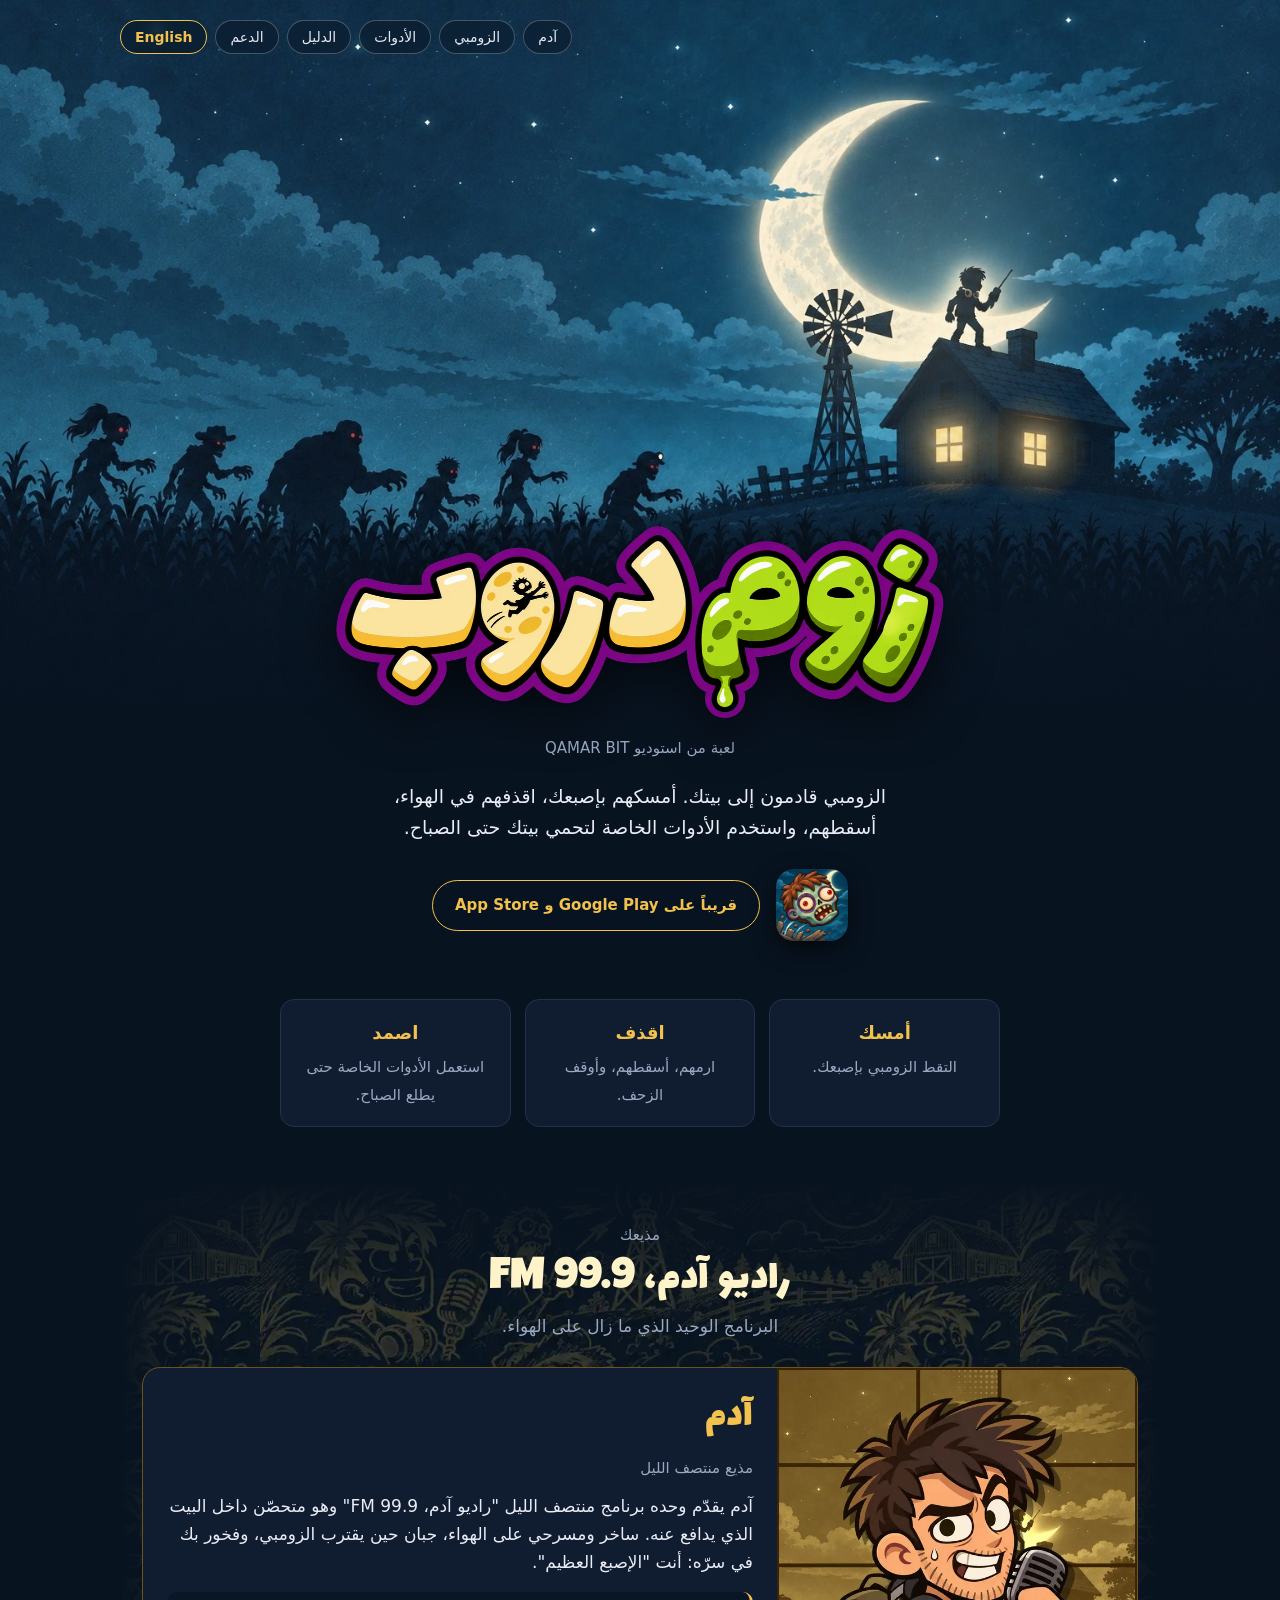
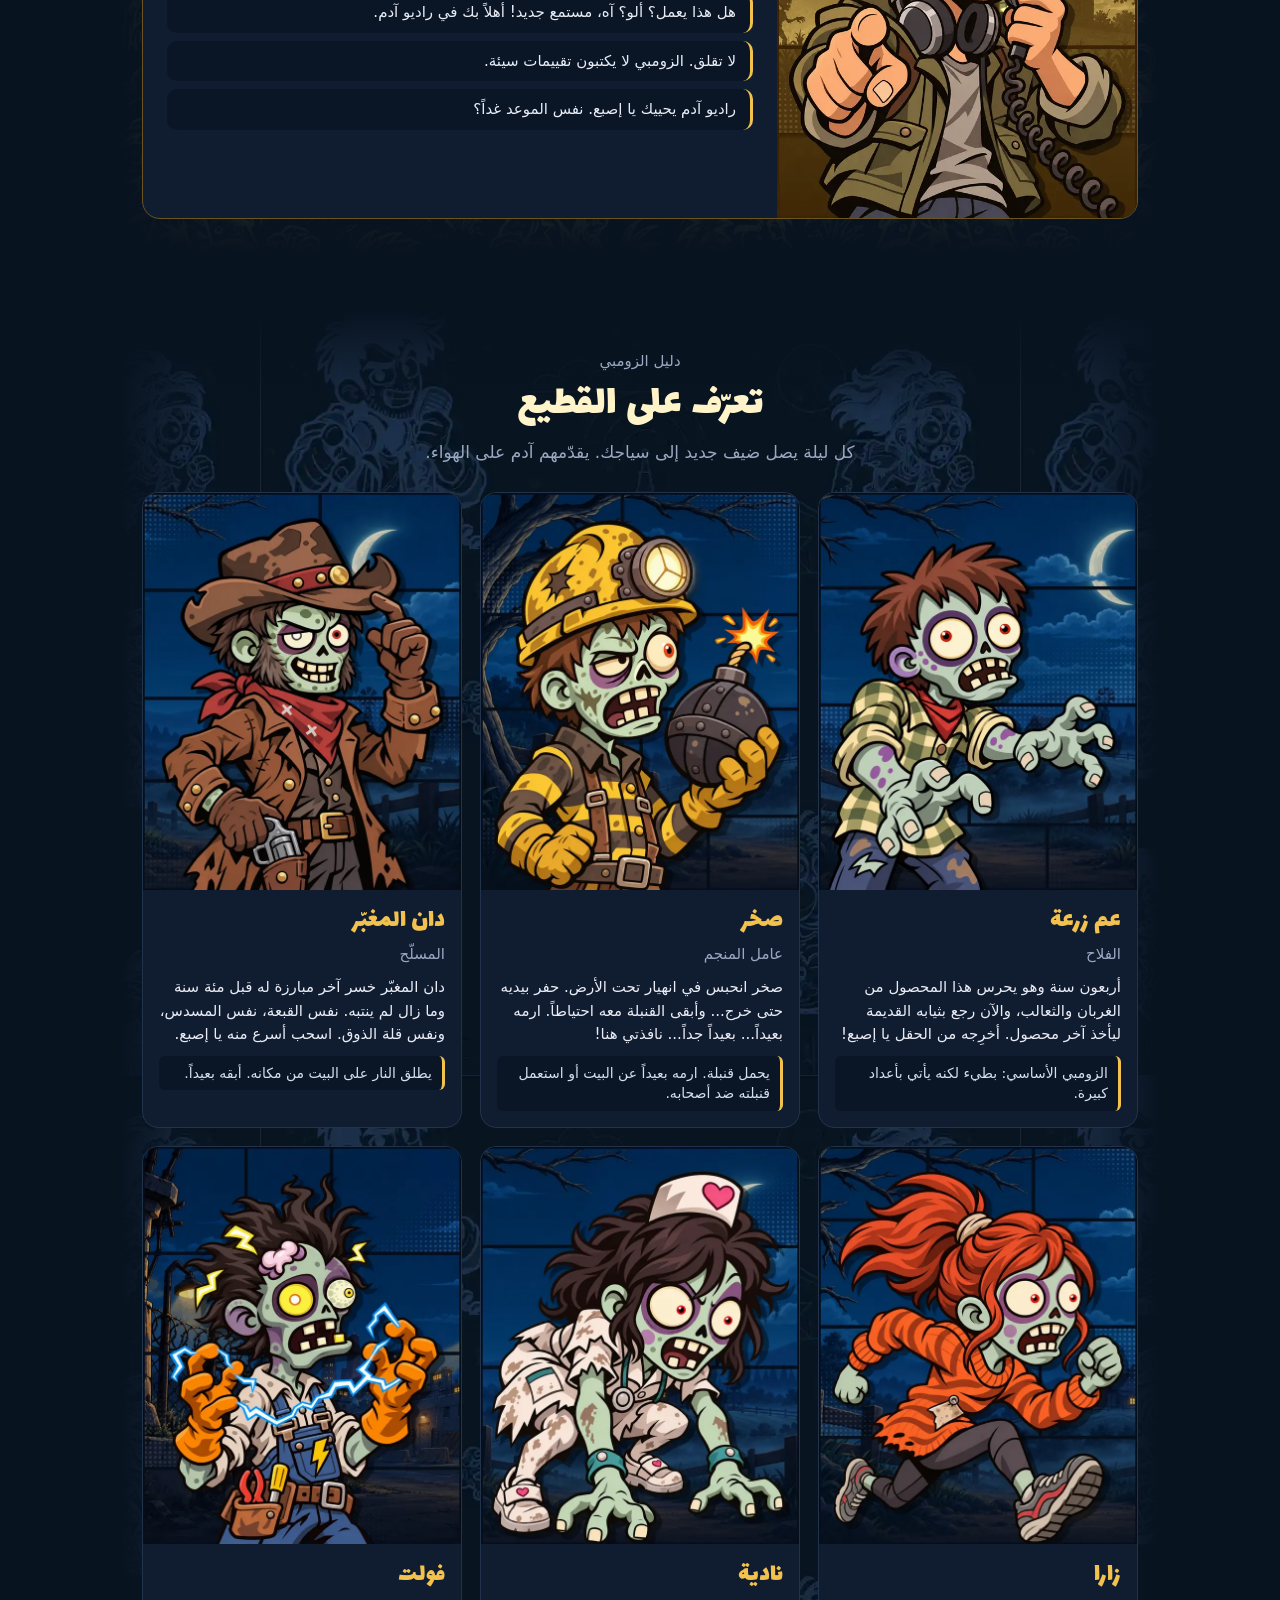
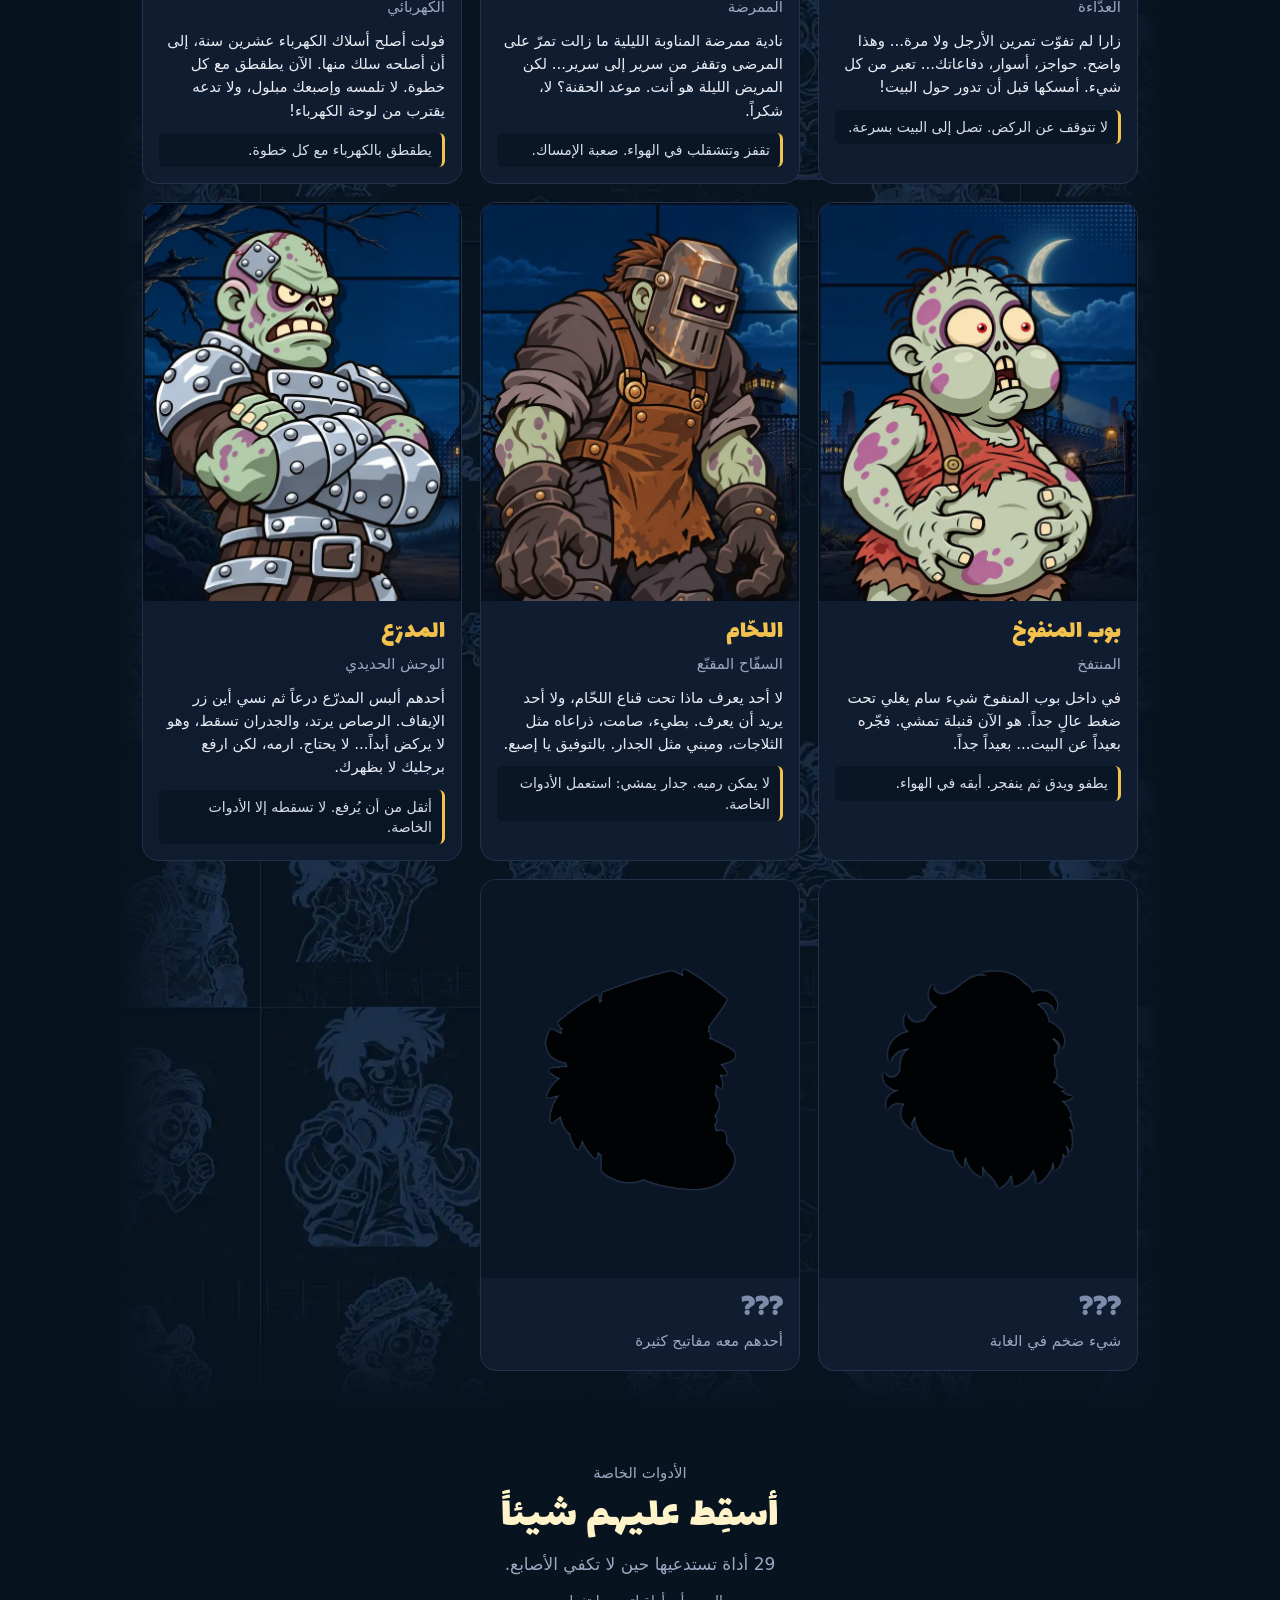
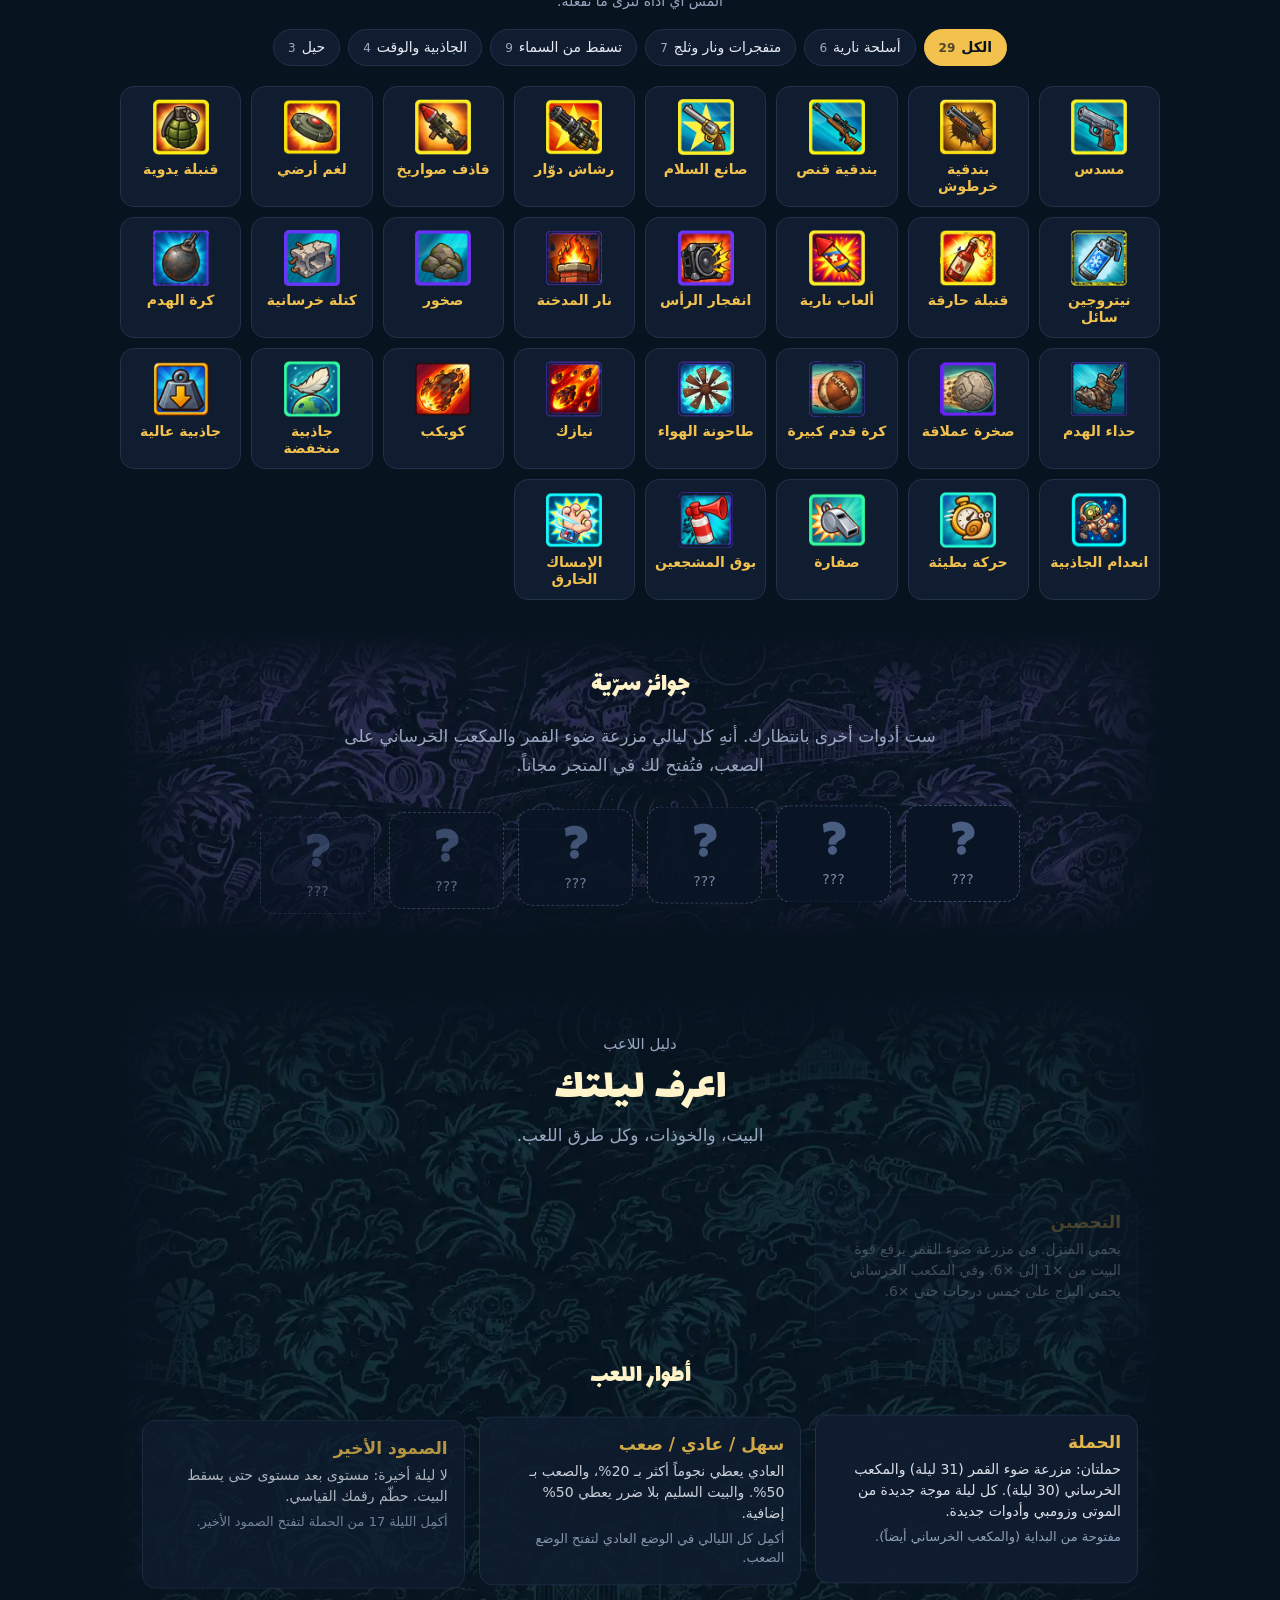
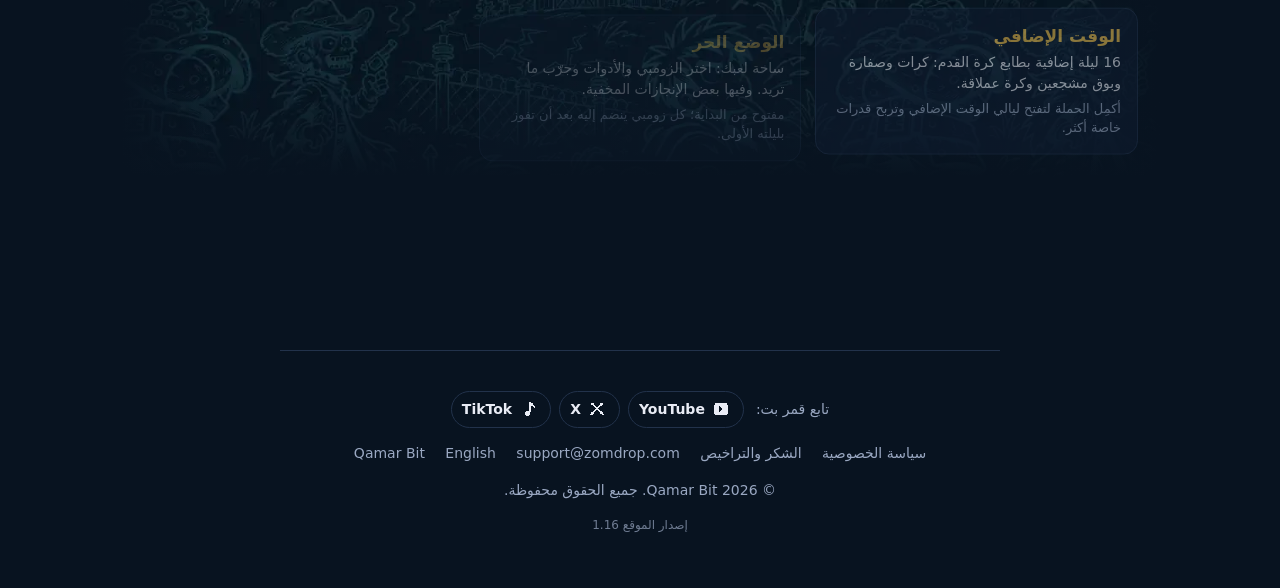
==== commit 2733e930: "1.16" ====
--- a/ar/index.html
+++ b/ar/index.html
@@ -6,7 +6,7 @@
   <title>زوم دروب — أمسكهم. اقذفهم. اصمد حتى الصباح.</title>
   <meta name="description" content="زوم دروب لعبة جوال من استوديو قمر بت. أمسك الزومبي بإصبعك، اقذفهم، أسقطهم، واحمِ بيتك حتى الصباح. قريباً على Google Play و App Store.">
   <meta name="theme-color" content="#081320">
-  <meta name="version" content="1.15">
+  <meta name="version" content="1.16">
   <link rel="canonical" href="https://zomdrop.com/ar/">
   <link rel="alternate" hreflang="en" href="https://zomdrop.com/">
   <link rel="alternate" hreflang="ar" href="https://zomdrop.com/ar/">
@@ -249,7 +249,7 @@
       </p>
       <p><a href="../privacy.html">سياسة الخصوصية</a> <a href="../credits.html">الشكر والتراخيص</a> <a href="mailto:support@zomdrop.com" dir="ltr">support@zomdrop.com</a> <a href="https://qamarbit.com">Qamar Bit</a> <a href="../" lang="en" hreflang="en">English</a></p>
       <p>&copy; 2026 Qamar Bit. جميع الحقوق محفوظة.</p>
-      <p class="ver">إصدار الموقع 1.15</p>
+      <p class="ver">إصدار الموقع 1.16</p>
     </footer>
   </div>
 
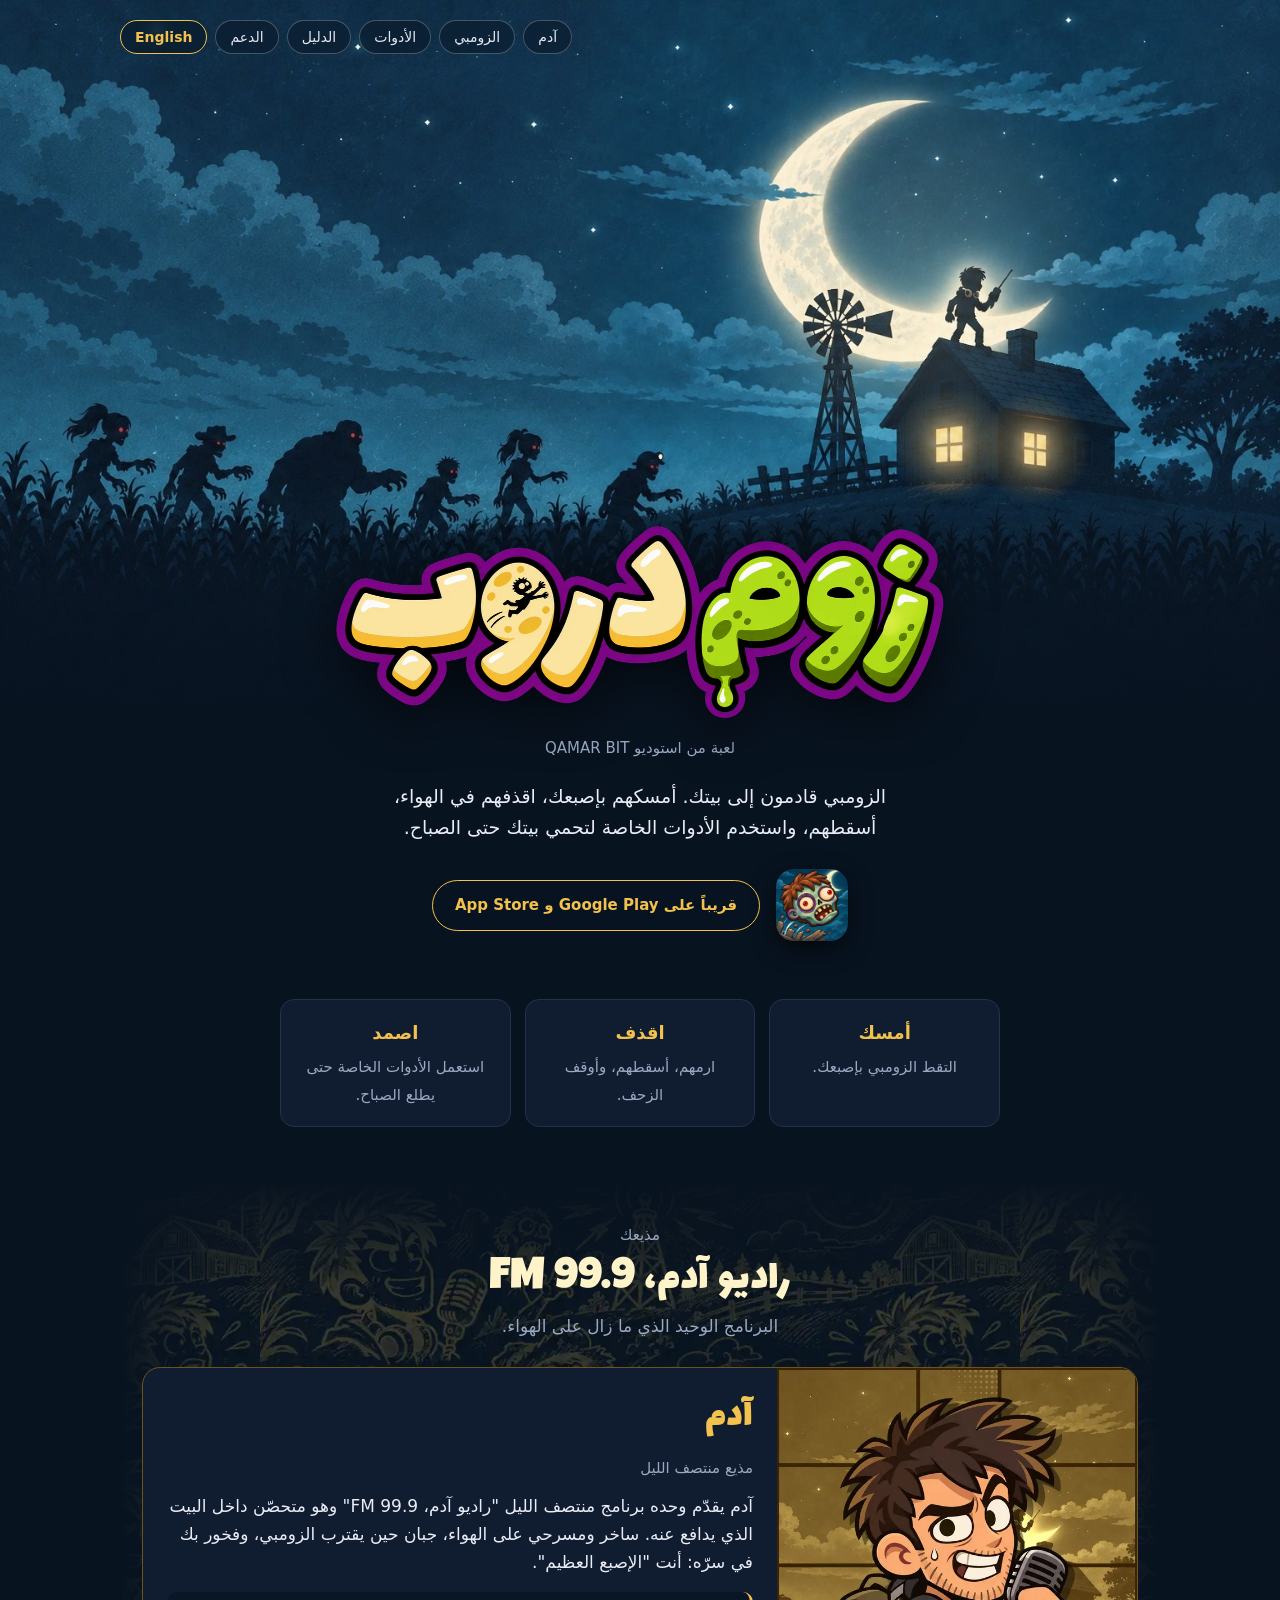
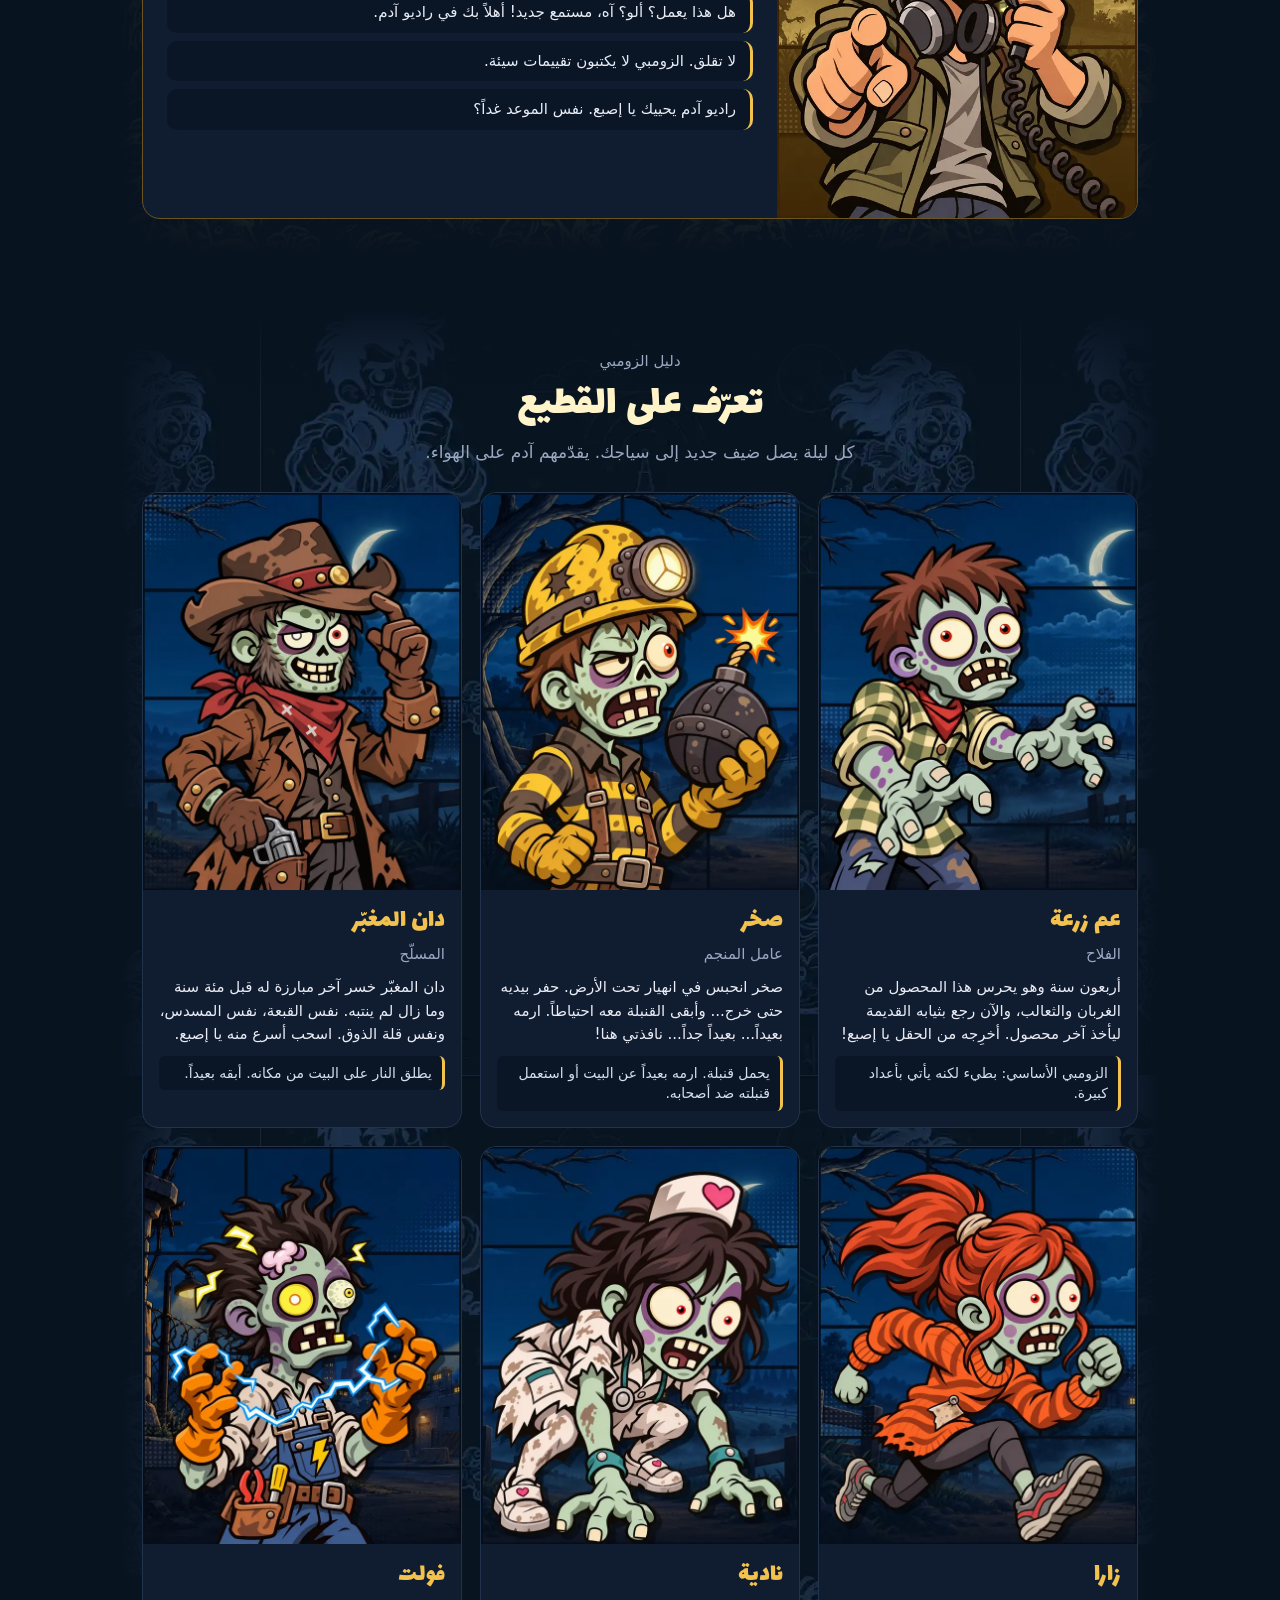
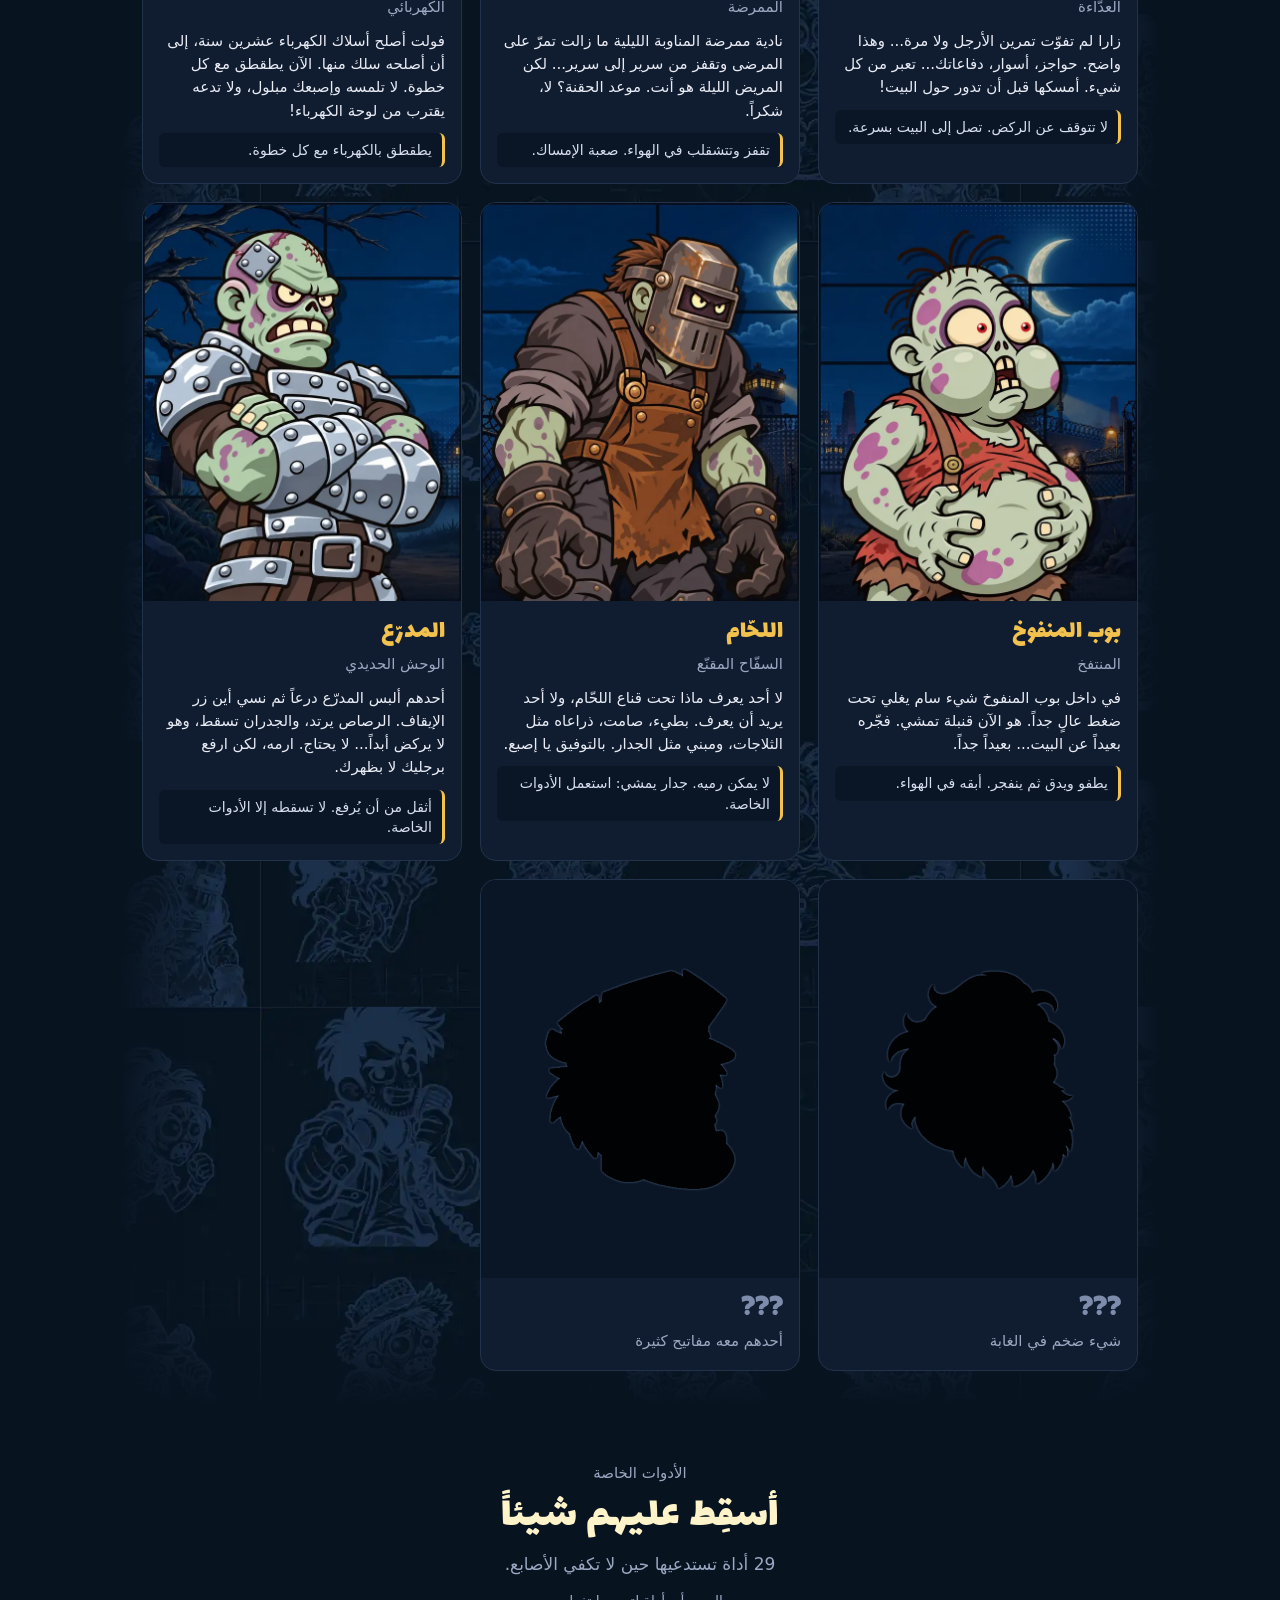
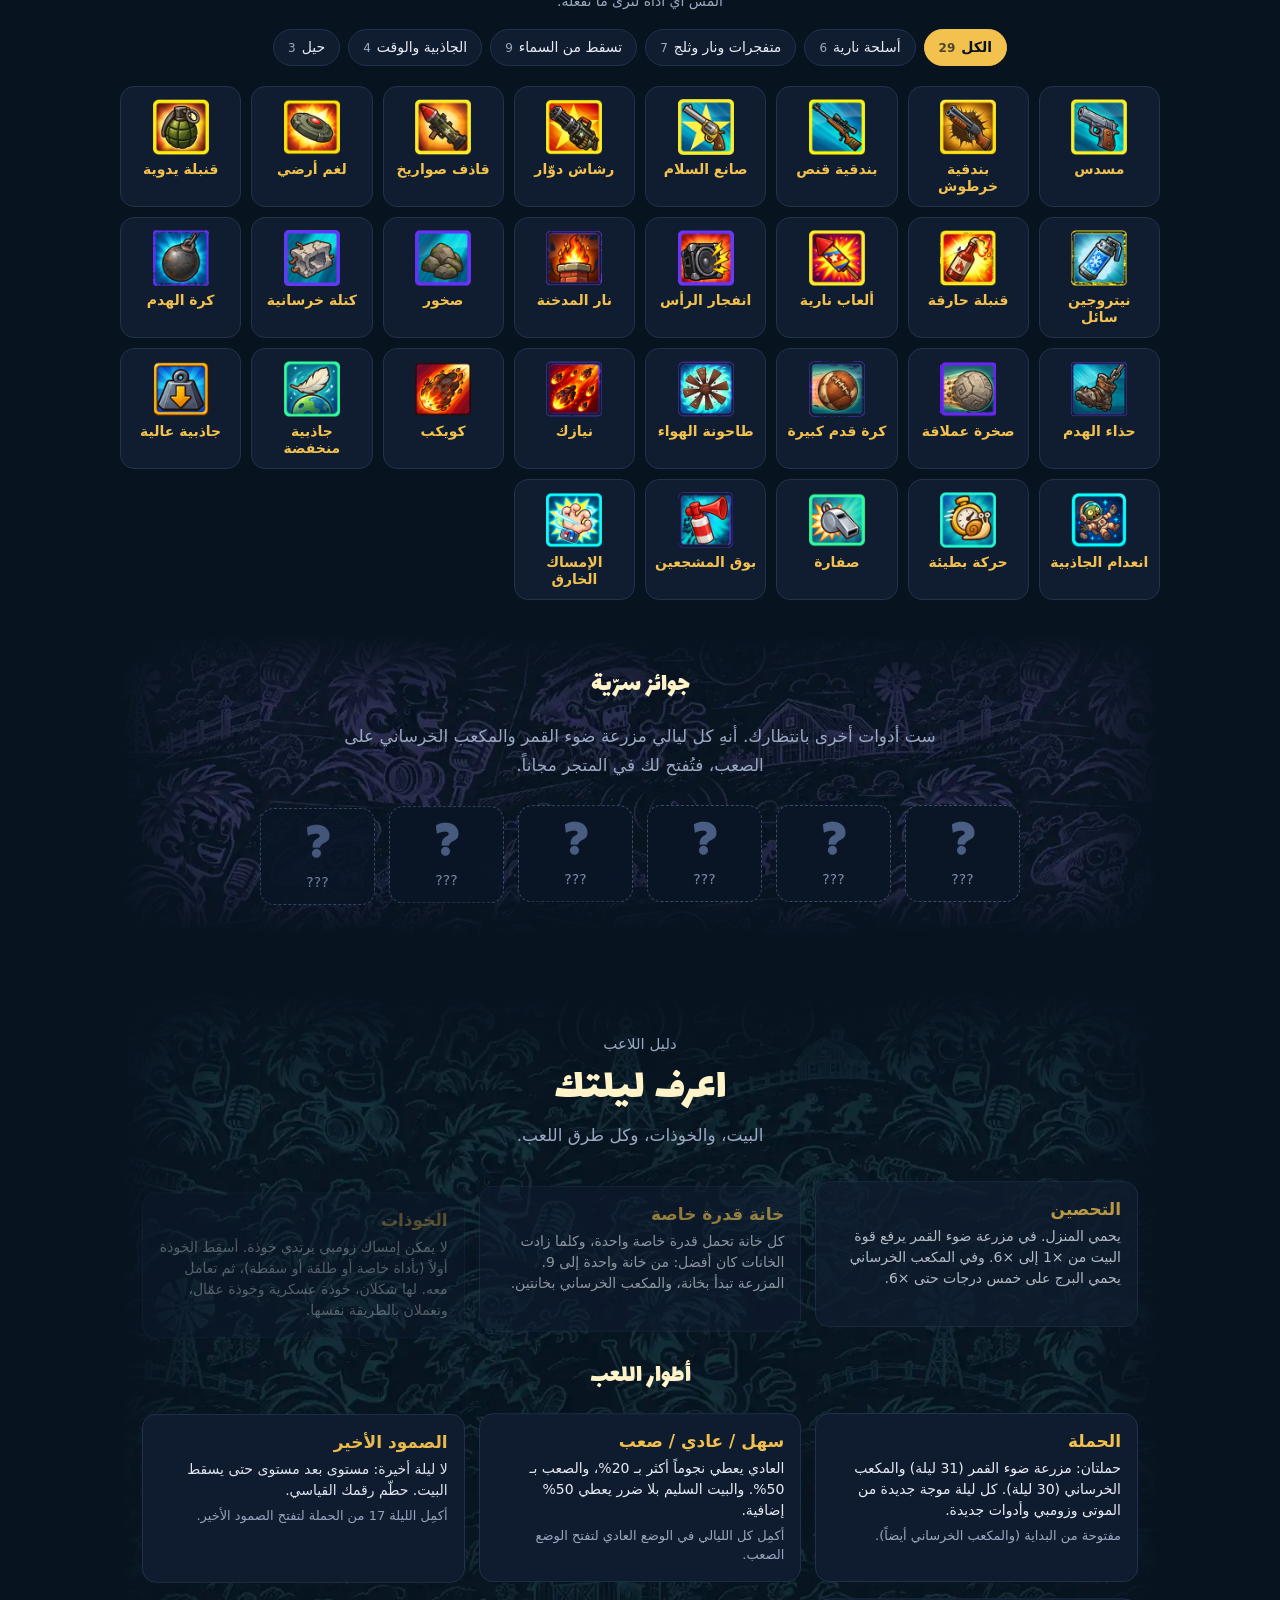
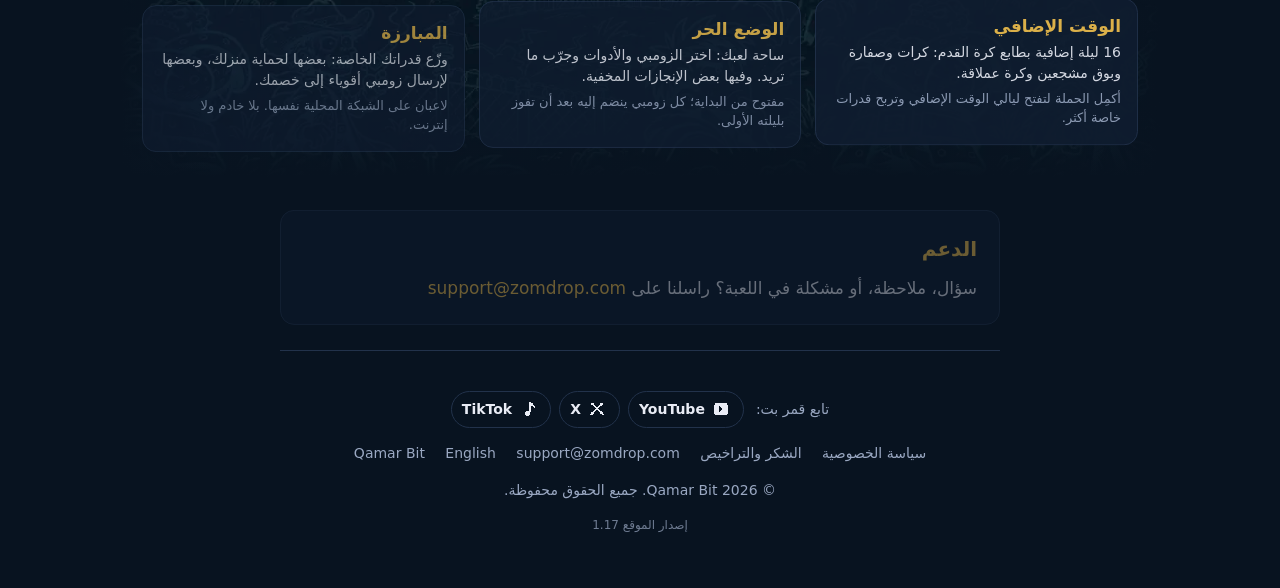
==== commit 587d4cf5: "1.17" ====
--- a/ar/index.html
+++ b/ar/index.html
@@ -6,7 +6,7 @@
   <title>زوم دروب — أمسكهم. اقذفهم. اصمد حتى الصباح.</title>
   <meta name="description" content="زوم دروب لعبة جوال من استوديو قمر بت. أمسك الزومبي بإصبعك، اقذفهم، أسقطهم، واحمِ بيتك حتى الصباح. قريباً على Google Play و App Store.">
   <meta name="theme-color" content="#081320">
-  <meta name="version" content="1.16">
+  <meta name="version" content="1.17">
   <link rel="canonical" href="https://zomdrop.com/ar/">
   <link rel="alternate" hreflang="en" href="https://zomdrop.com/">
   <link rel="alternate" hreflang="ar" href="https://zomdrop.com/ar/">
@@ -249,7 +249,7 @@
       </p>
       <p><a href="../privacy.html">سياسة الخصوصية</a> <a href="../credits.html">الشكر والتراخيص</a> <a href="mailto:support@zomdrop.com" dir="ltr">support@zomdrop.com</a> <a href="https://qamarbit.com">Qamar Bit</a> <a href="../" lang="en" hreflang="en">English</a></p>
       <p>&copy; 2026 Qamar Bit. جميع الحقوق محفوظة.</p>
-      <p class="ver">إصدار الموقع 1.16</p>
+      <p class="ver">إصدار الموقع 1.17</p>
     </footer>
   </div>
 
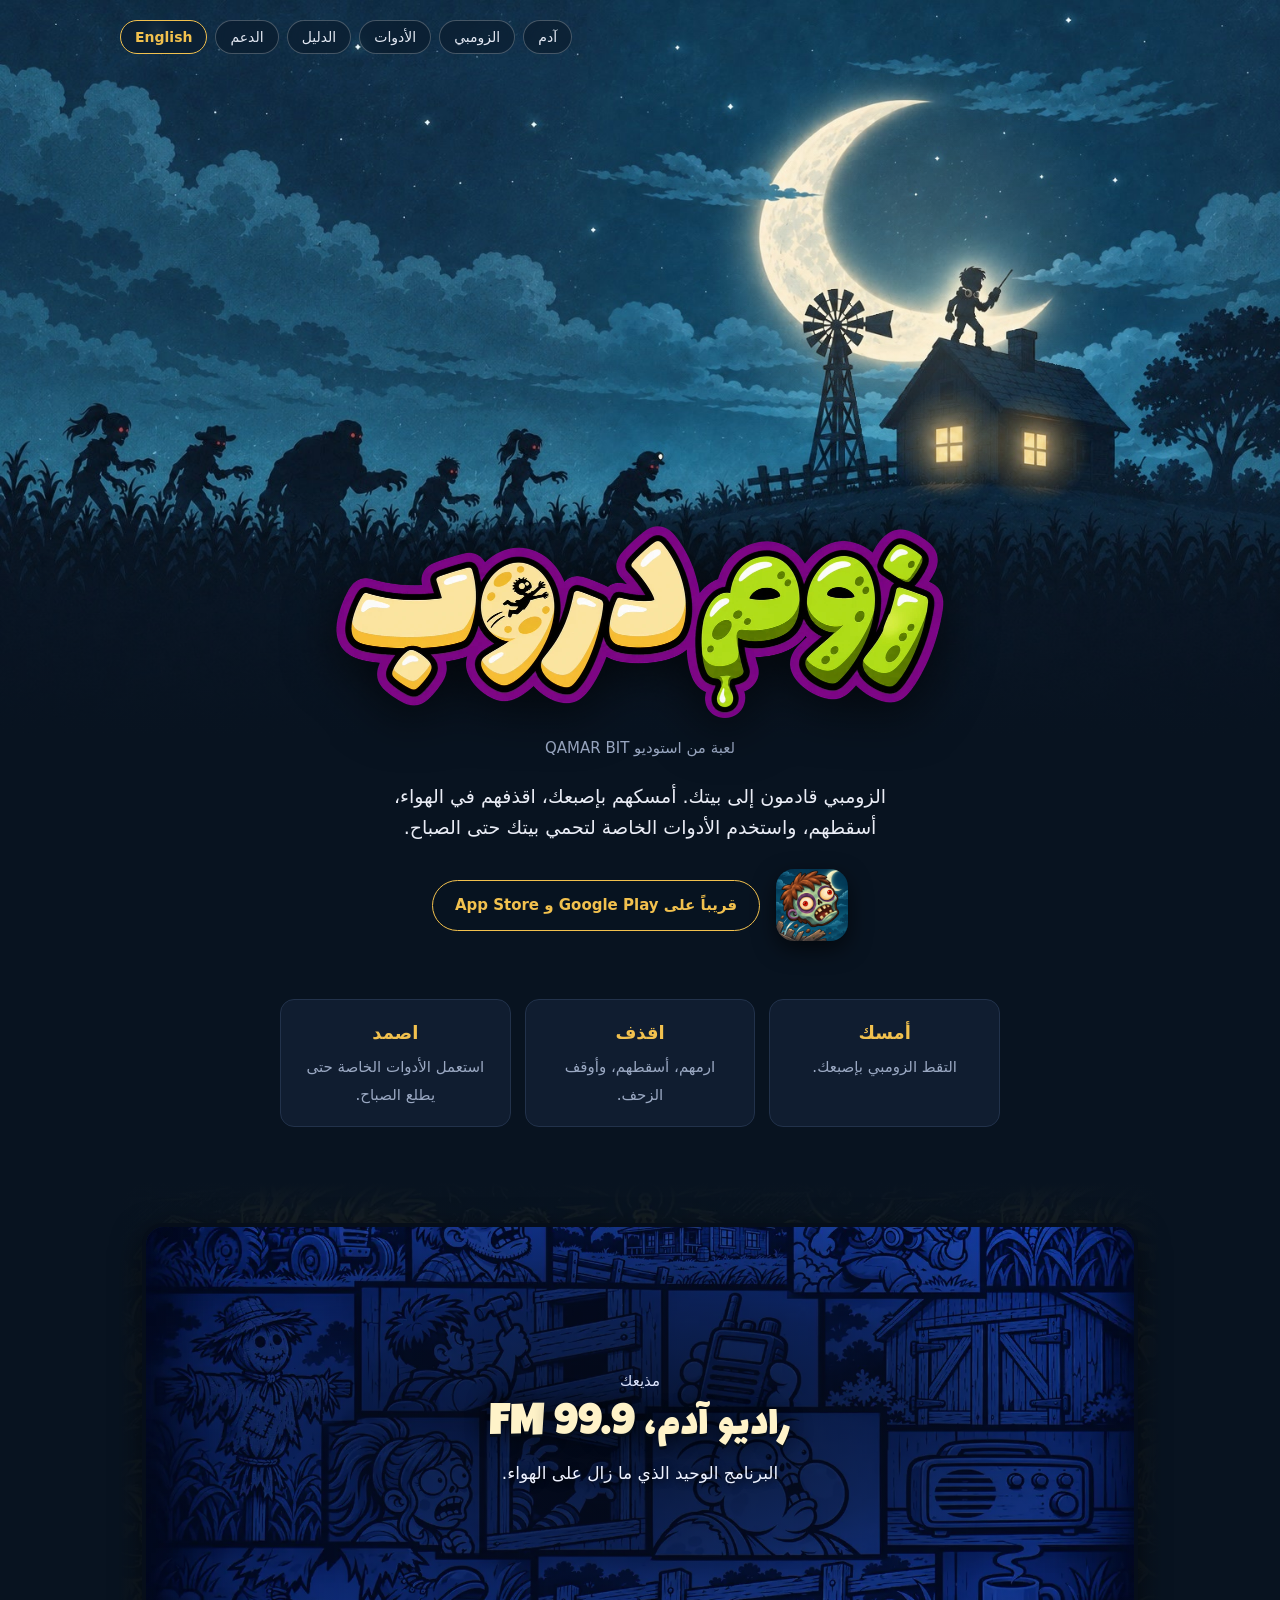
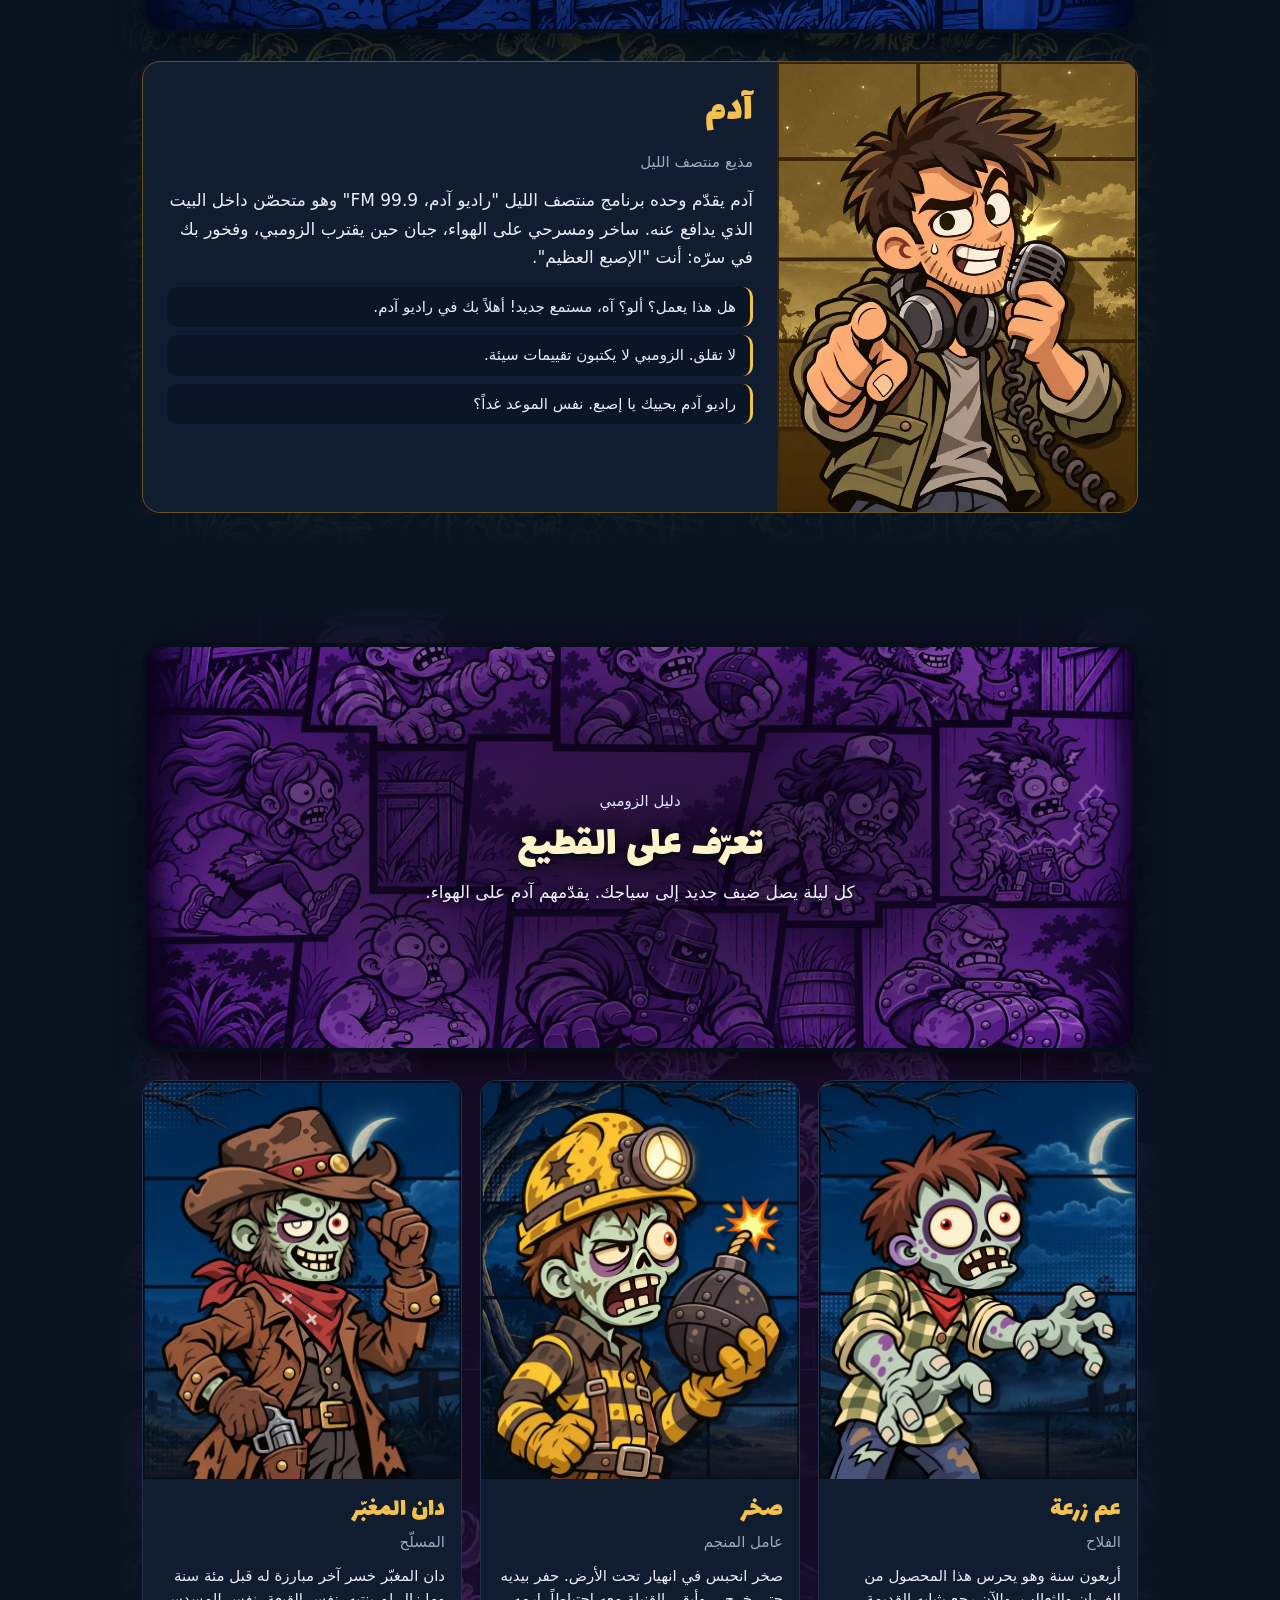
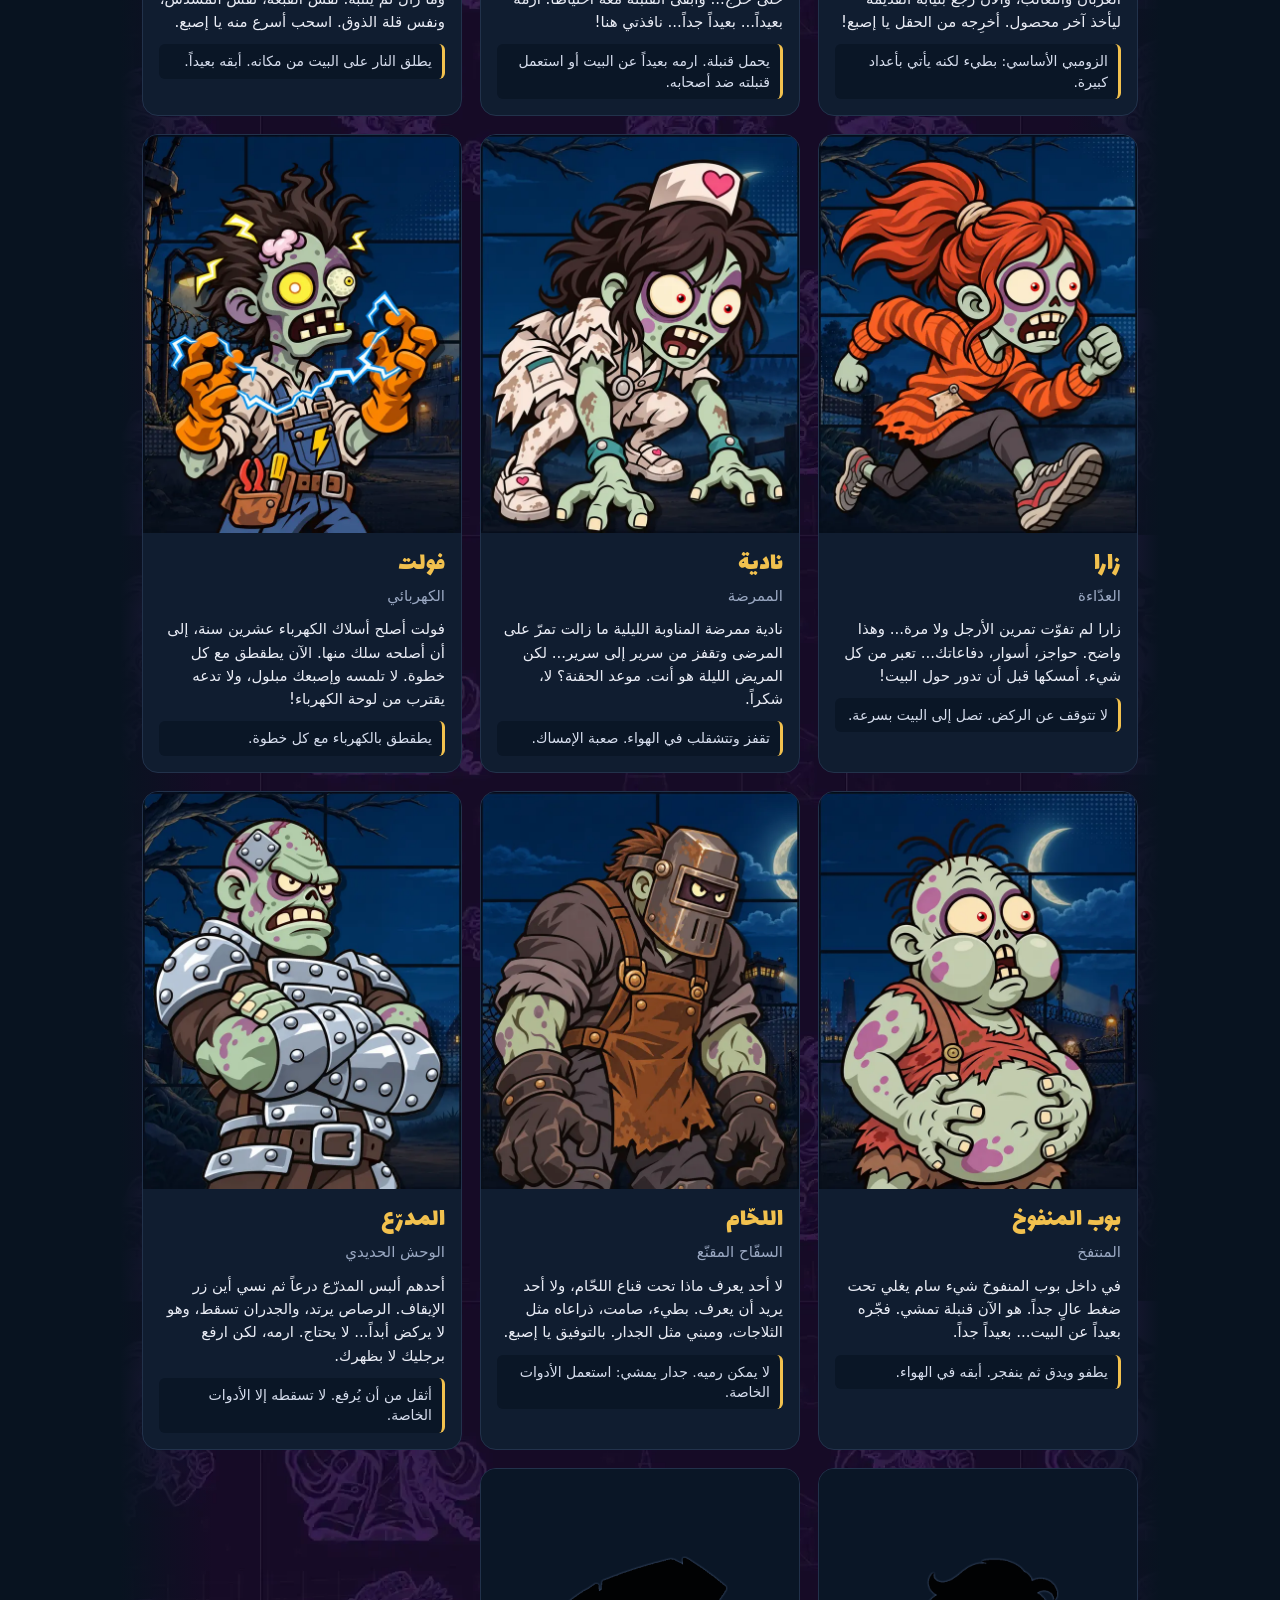
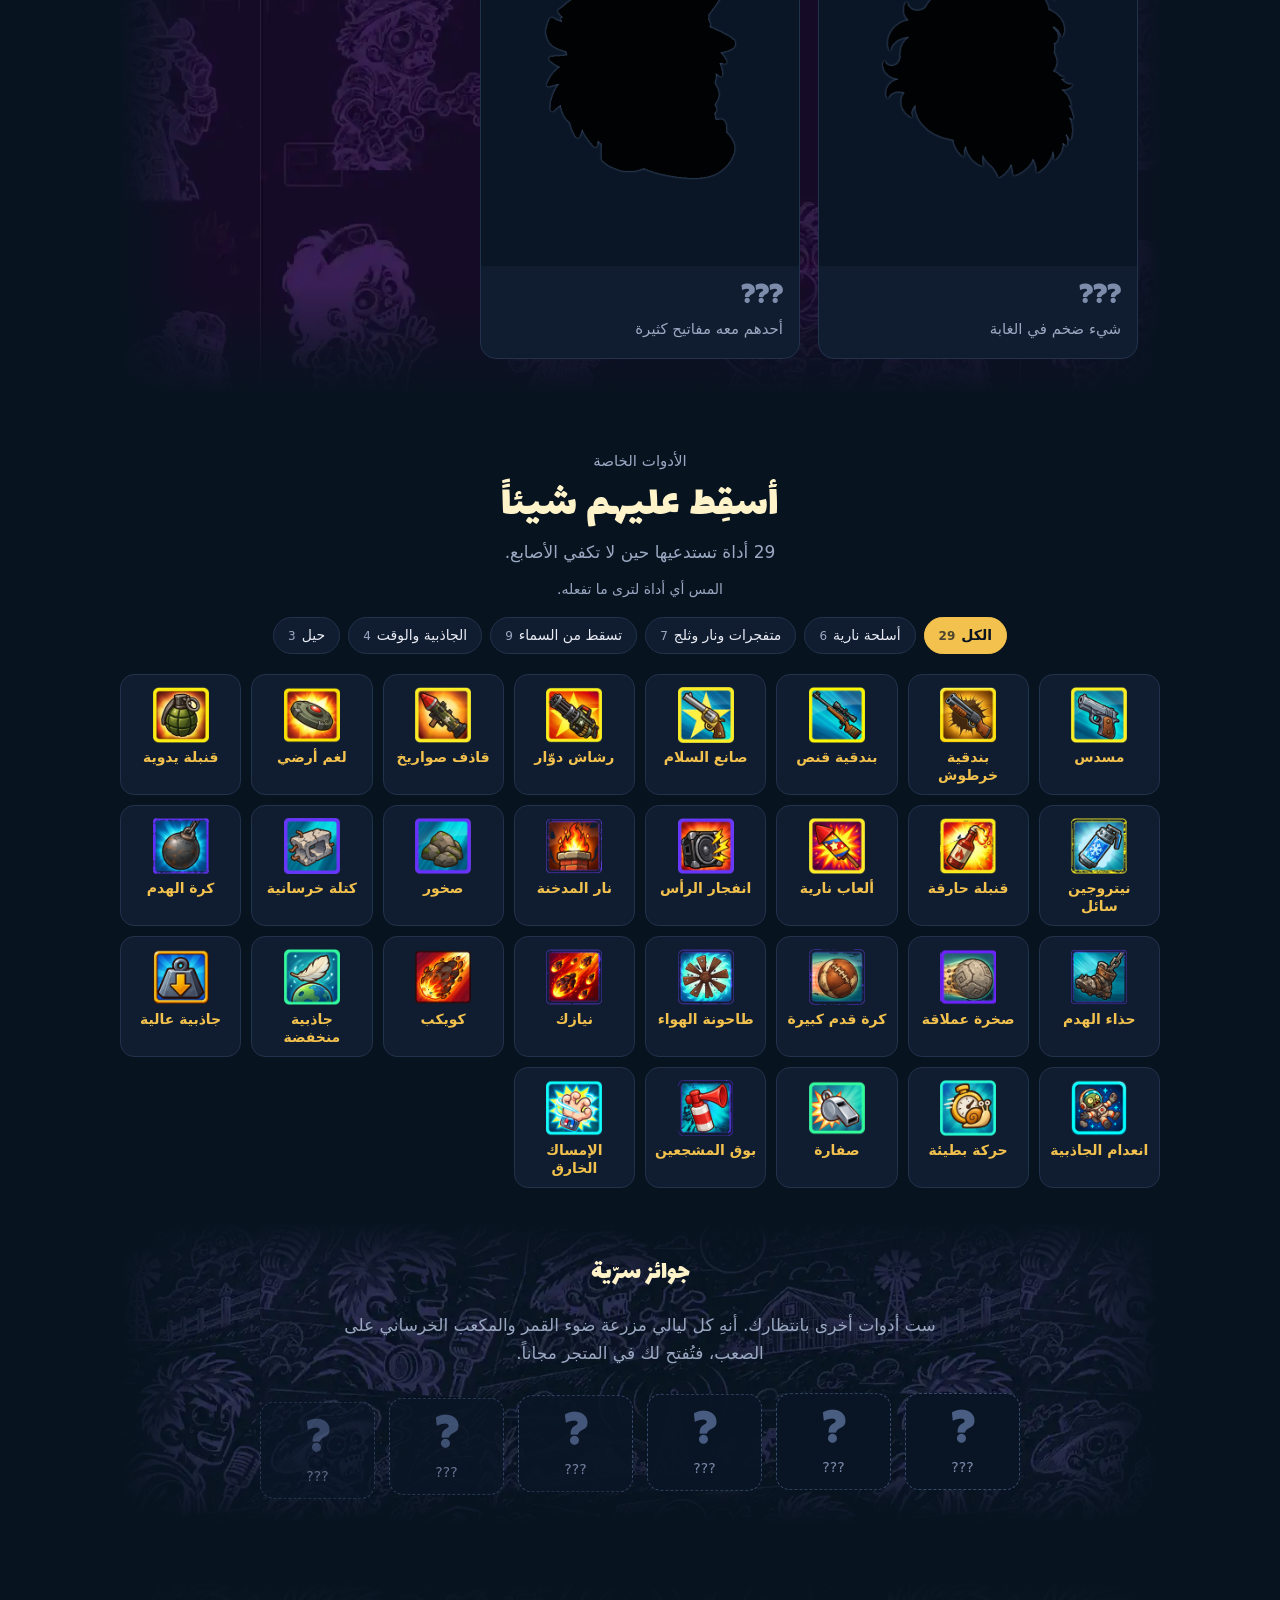
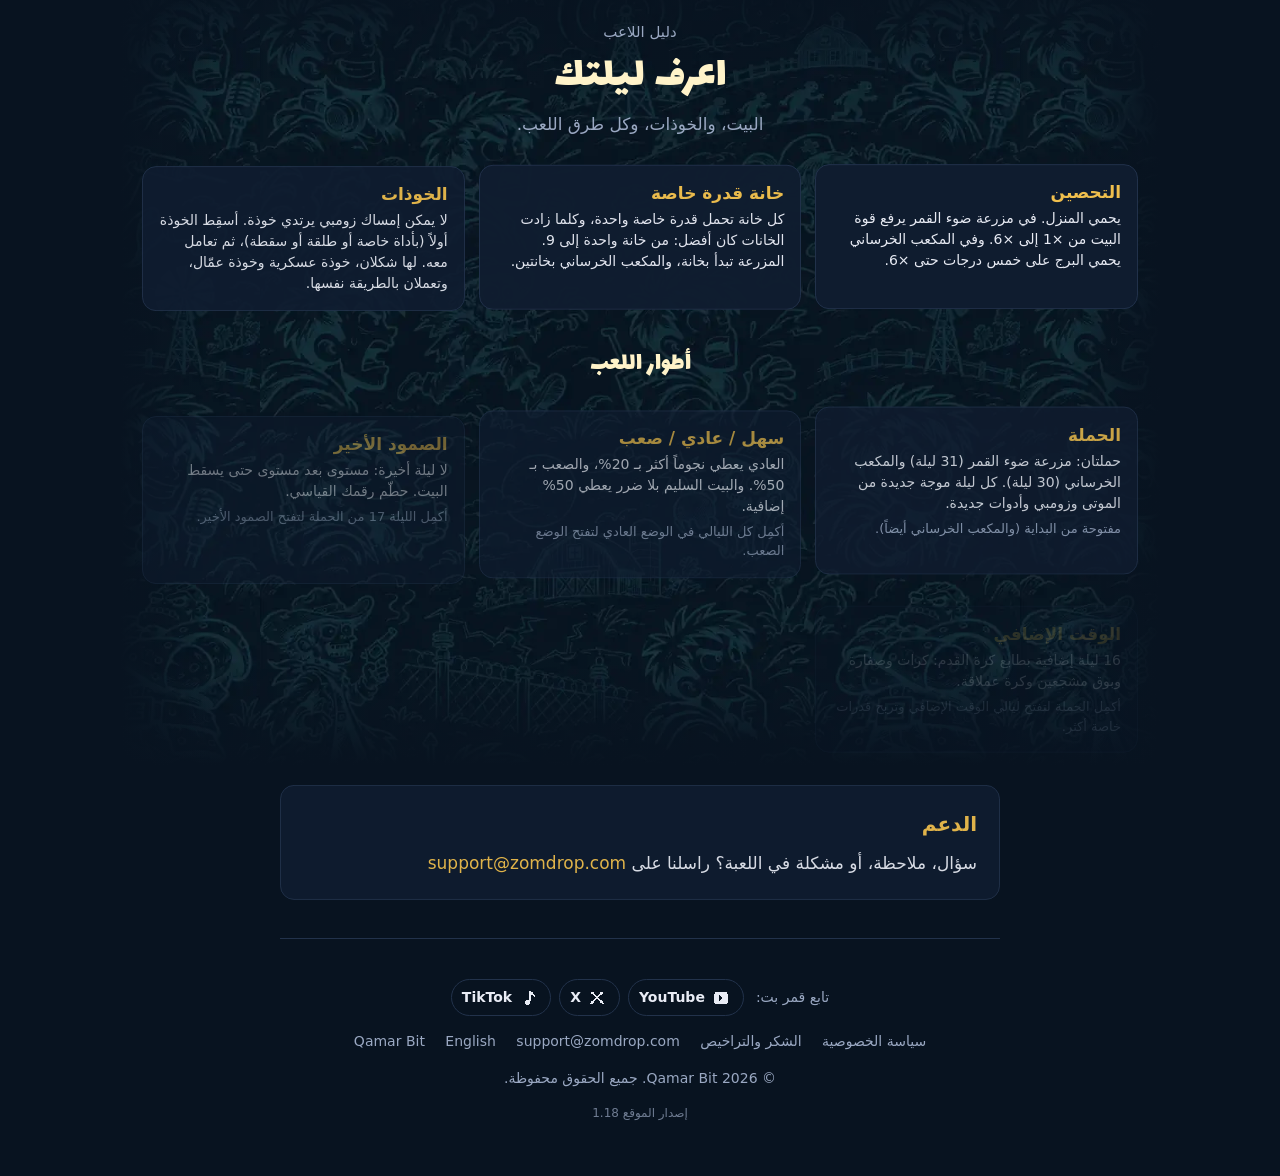
==== commit b5ba6d67: "1.18" ====
--- a/ar/index.html
+++ b/ar/index.html
@@ -6,7 +6,7 @@
   <title>زوم دروب — أمسكهم. اقذفهم. اصمد حتى الصباح.</title>
   <meta name="description" content="زوم دروب لعبة جوال من استوديو قمر بت. أمسك الزومبي بإصبعك، اقذفهم، أسقطهم، واحمِ بيتك حتى الصباح. قريباً على Google Play و App Store.">
   <meta name="theme-color" content="#081320">
-  <meta name="version" content="1.17">
+  <meta name="version" content="1.18">
   <link rel="canonical" href="https://zomdrop.com/ar/">
   <link rel="alternate" hreflang="en" href="https://zomdrop.com/">
   <link rel="alternate" hreflang="ar" href="https://zomdrop.com/ar/">
@@ -73,9 +73,10 @@
 
     <!-- ===== 2. Adam ===== -->
     <section id="story" class="block art art-gold">
-      <p class="label">مذيعك</p>
-      <h2 class="title">راديو آدم، 99.9 FM</h2>
-      <p class="sub">البرنامج الوحيد الذي ما زال على الهواء.</p>
+      <div class="wallhead wall-farm">
+        <picture><source media="(max-width: 700px)" srcset="../img/wall/farm-tall.webp" width="800" height="1422"><img src="../img/wall/farm-wide.webp" alt="" width="1600" height="800" loading="lazy" decoding="async"></picture>
+        <div class="wh-txt"><p class="label">مذيعك</p><h2 class="title">راديو آدم، 99.9 FM</h2><p class="sub">البرنامج الوحيد الذي ما زال على الهواء.</p></div>
+      </div>
       <article class="adam reveal">
         <div class="pic"><img src="../img/cards/adam.webp" alt="آدم يتكلم في ميكروفون الراديو ويشير بإصبعه نحوك" width="640" height="800"></div>
         <div class="txt">
@@ -91,10 +92,11 @@
     </section>
 
     <!-- ===== 2. Zombies ===== -->
-    <section id="horde" class="block art art-blue">
-      <p class="label">دليل الزومبي</p>
-      <h2 class="title">تعرّف على القطيع</h2>
-      <p class="sub">كل ليلة يصل ضيف جديد إلى سياجك. يقدّمهم آدم على الهواء.</p>
+    <section id="horde" class="block art art-horde">
+      <div class="wallhead wall-horde">
+        <picture><source media="(max-width: 700px)" srcset="../img/wall/horde-tall.webp" width="800" height="1422"><img src="../img/wall/horde-wide.webp" alt="" width="1600" height="800" loading="lazy" decoding="async"></picture>
+        <div class="wh-txt"><p class="label">دليل الزومبي</p><h2 class="title">تعرّف على القطيع</h2><p class="sub">كل ليلة يصل ضيف جديد إلى سياجك. يقدّمهم آدم على الهواء.</p></div>
+      </div>
       <div class="grid horde">
         <article class="z reveal">
           <div class="pic"><img src="../img/cards/harvey.webp" alt="عم زرعة، زومبي فلاح بشعر بني منكوش يمد ذراعيه" width="640" height="800" loading="lazy"></div>
@@ -249,7 +251,7 @@
       </p>
       <p><a href="../privacy.html">سياسة الخصوصية</a> <a href="../credits.html">الشكر والتراخيص</a> <a href="mailto:support@zomdrop.com" dir="ltr">support@zomdrop.com</a> <a href="https://qamarbit.com">Qamar Bit</a> <a href="../" lang="en" hreflang="en">English</a></p>
       <p>&copy; 2026 Qamar Bit. جميع الحقوق محفوظة.</p>
-      <p class="ver">إصدار الموقع 1.17</p>
+      <p class="ver">إصدار الموقع 1.18</p>
     </footer>
   </div>
 
@@ -287,6 +289,14 @@
     gsap.to('.scene-inner', { yPercent: 14, ease: 'none',
       scrollTrigger: { trigger: '.scene', start: 'top top', end: 'bottom top', scrub: true } });
 
+    // comic-wall bands: the picture drifts a little while scrolling (off when the visitor asks for less motion)
+    if (!window.matchMedia('(prefers-reduced-motion: reduce)').matches) {
+      gsap.utils.toArray('.wallhead img').forEach(function (img) {
+        gsap.fromTo(img, { yPercent: -7 }, { yPercent: 7, ease: 'none',
+          scrollTrigger: { trigger: img.closest('.wallhead'), start: 'top bottom', end: 'bottom top', scrub: true } });
+      });
+    }
+
     // cards rise in, a few at a time, when they enter the screen
     gsap.set('.reveal', { opacity: 0, y: 26 });
     ScrollTrigger.batch('.reveal', {
--- a/style.css
+++ b/style.css
@@ -396,7 +396,28 @@
 .art-gold   { background-image: linear-gradient(to right, var(--bg) 0, #08132000 9%, #08132000 91%, var(--bg) 100%), linear-gradient(to bottom, var(--bg) 0, #08132000 110px, #08132000 calc(100% - 110px), var(--bg) 100%), url("img/art/gold.webp"); }
 .art-blue   { background-image: linear-gradient(to right, var(--bg) 0, #08132000 9%, #08132000 91%, var(--bg) 100%), linear-gradient(to bottom, var(--bg) 0, #08132000 110px, #08132000 calc(100% - 110px), var(--bg) 100%), url("img/art/blue.webp"); }
 .art-purple { background-image: linear-gradient(to right, var(--bg) 0, #08132000 9%, #08132000 91%, var(--bg) 100%), linear-gradient(to bottom, var(--bg) 0, #08132000 70px, #08132000 calc(100% - 70px), var(--bg) 100%), url("img/art/purple.webp"); }
+.art-horde  { background-image: linear-gradient(to right, var(--bg) 0, #08132000 9%, #08132000 91%, var(--bg) 100%), linear-gradient(to bottom, var(--bg) 0, #08132000 110px, #08132000 calc(100% - 110px), var(--bg) 100%), url("img/art/horde.webp"); }
 .art-teal   { background-image: linear-gradient(to right, var(--bg) 0, #08132000 9%, #08132000 91%, var(--bg) 100%), linear-gradient(to bottom, var(--bg) 0, #08132000 110px, #08132000 calc(100% - 110px), var(--bg) 100%), url("img/art/teal.webp"); }
+/* 1.18: comic-wall picture band behind a section title. The middle is darkened so the title reads well. */
+.wallhead {
+  position: relative; isolation: isolate; overflow: hidden;
+  display: grid; place-items: center; min-height: clamp(300px, 32vw, 430px);
+  margin: 0 0 28px; border: 4px solid #060e1a; border-radius: 22px;
+  background: #0b1a4a; box-shadow: 0 10px 30px #0009;
+}
+.wall-horde { background: #2a1450; }
+.wallhead picture { position: absolute; inset: 0; z-index: -2; }
+.wallhead img { position: absolute; top: -9%; left: 0; width: 100%; height: 118%; object-fit: cover; }
+.wallhead::after {
+  content: ""; position: absolute; inset: 0; z-index: -1;
+  background: radial-gradient(ellipse 62% 70% at center, #040914d9 0, #040914a6 45%, #04091426 100%);
+}
+.wall-horde::after { background: radial-gradient(ellipse 62% 70% at center, #0d0518d9 0, #0d0518a6 45%, #0d051826 100%); }
+.wh-txt { max-width: 720px; padding: 30px 22px; }
+.wallhead .label { color: #dfe6ff; }
+.wallhead .title { text-shadow: 0 3px 0 #060e1a, 0 0 22px #000; }
+.wallhead .sub { margin-bottom: 0; color: #eef2ff; text-shadow: 0 1px 8px #000; }
+@media (max-width: 700px) { .wallhead { min-height: 360px; border-radius: 18px; } }
 .lockedzone { margin-top: 34px; padding-top: 6px; }
 .lockedzone .subtitle { margin-top: 24px; }
 @media (max-width: 600px) { .art { padding: 30px 12px 26px; background-size: 100% 100%, 100% 100%, 560px auto; margin-inline: -8px; } }
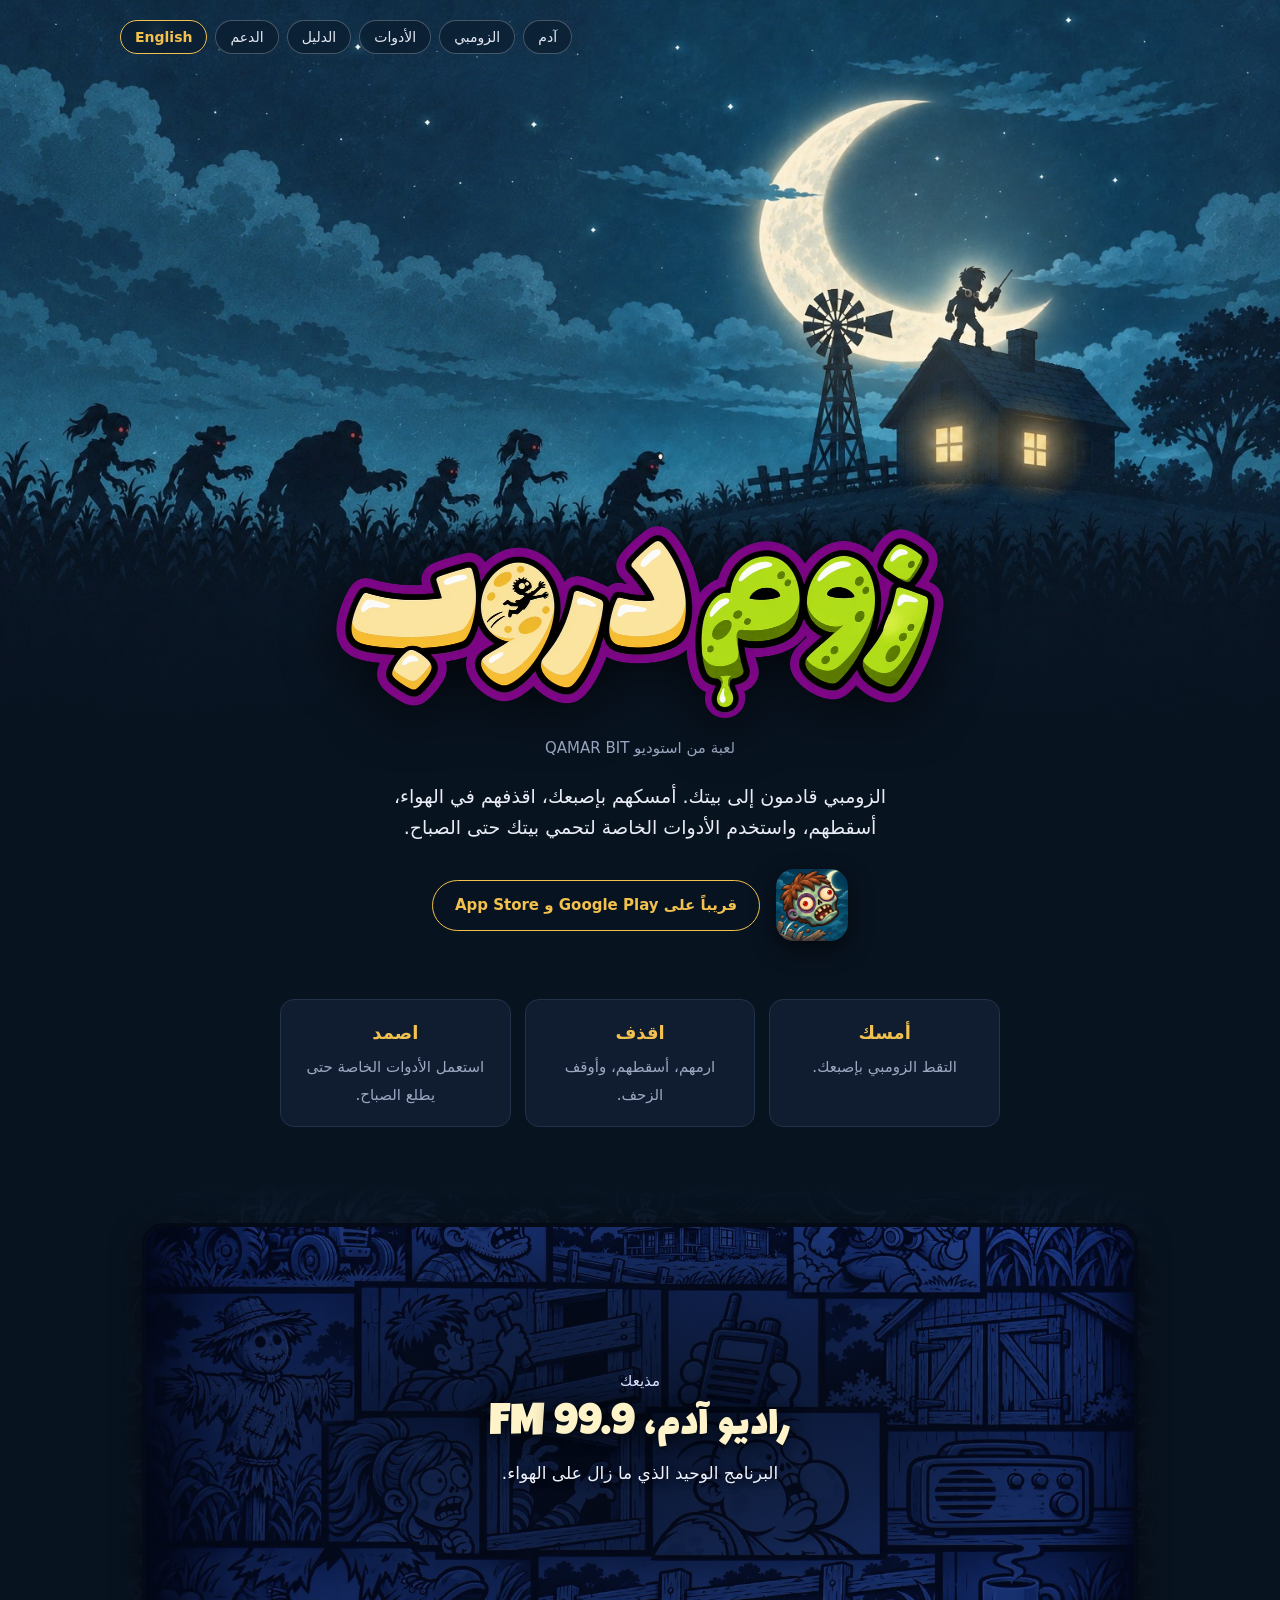
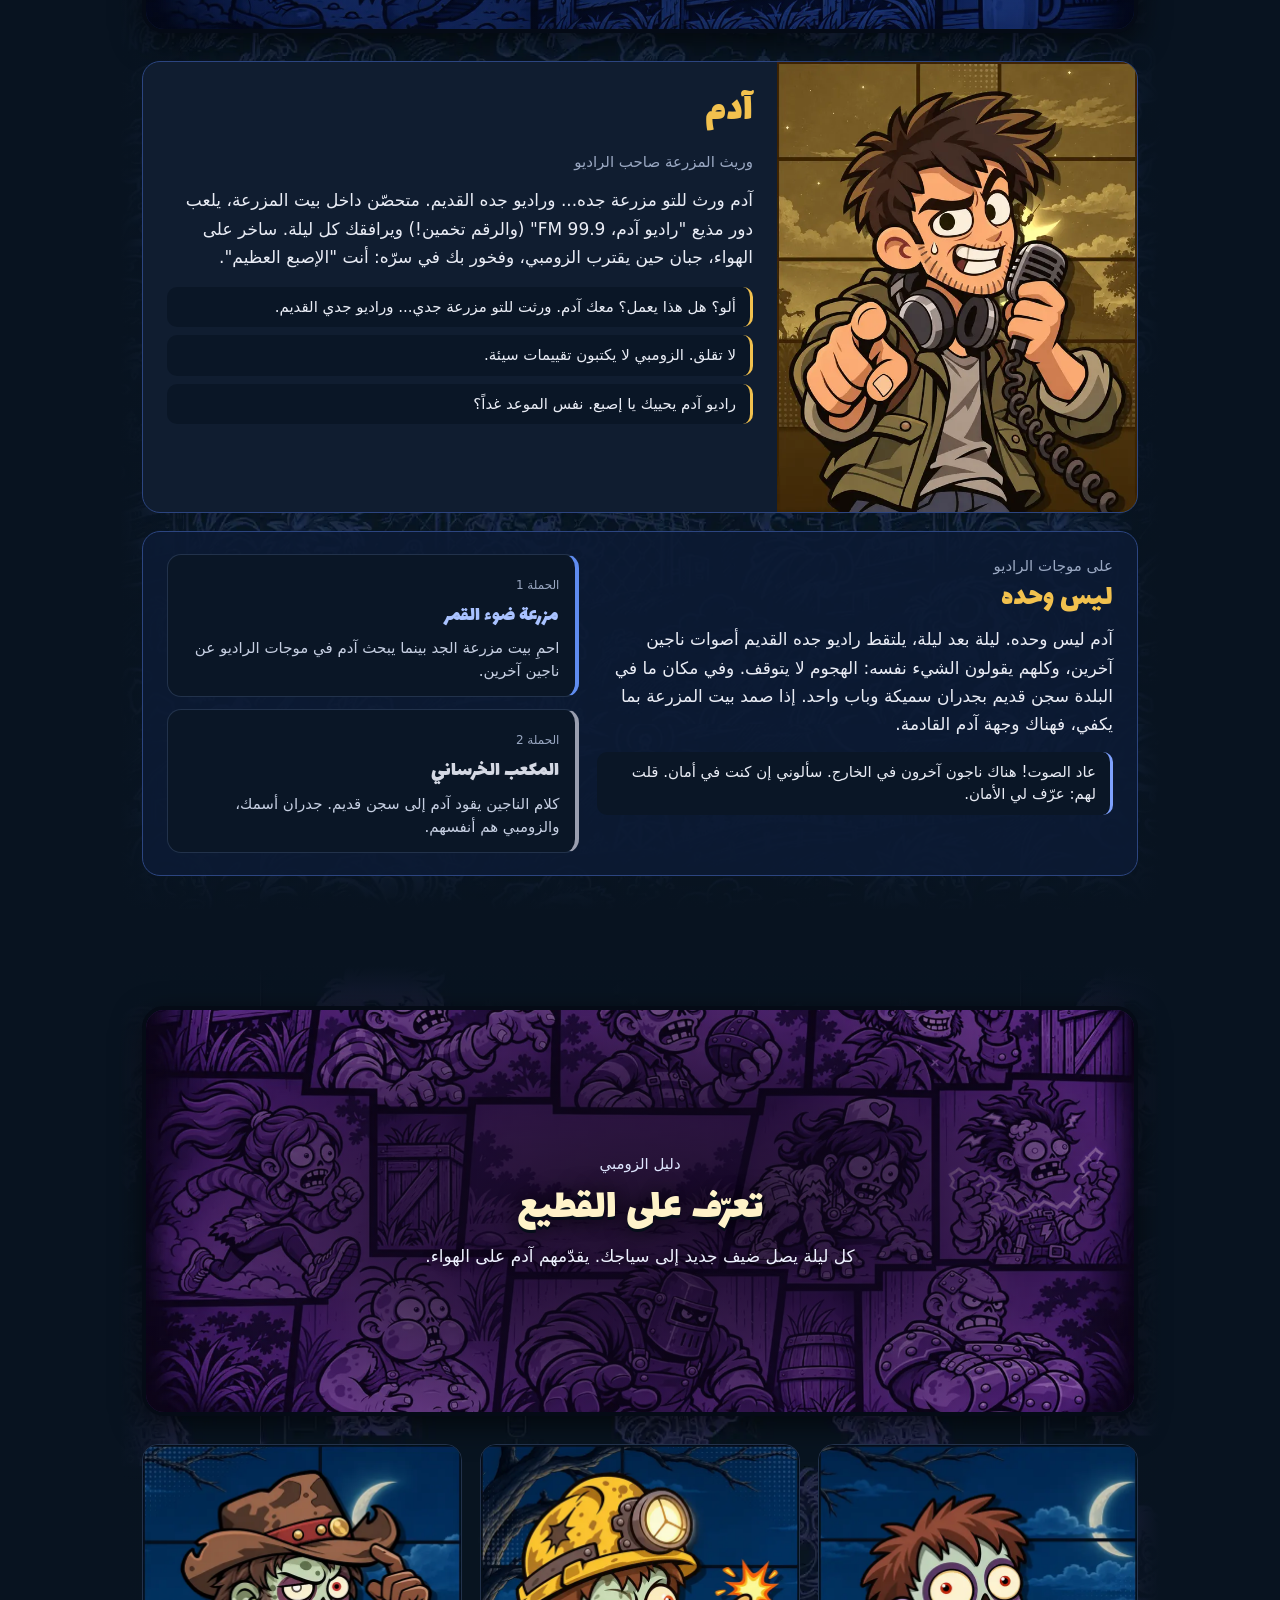
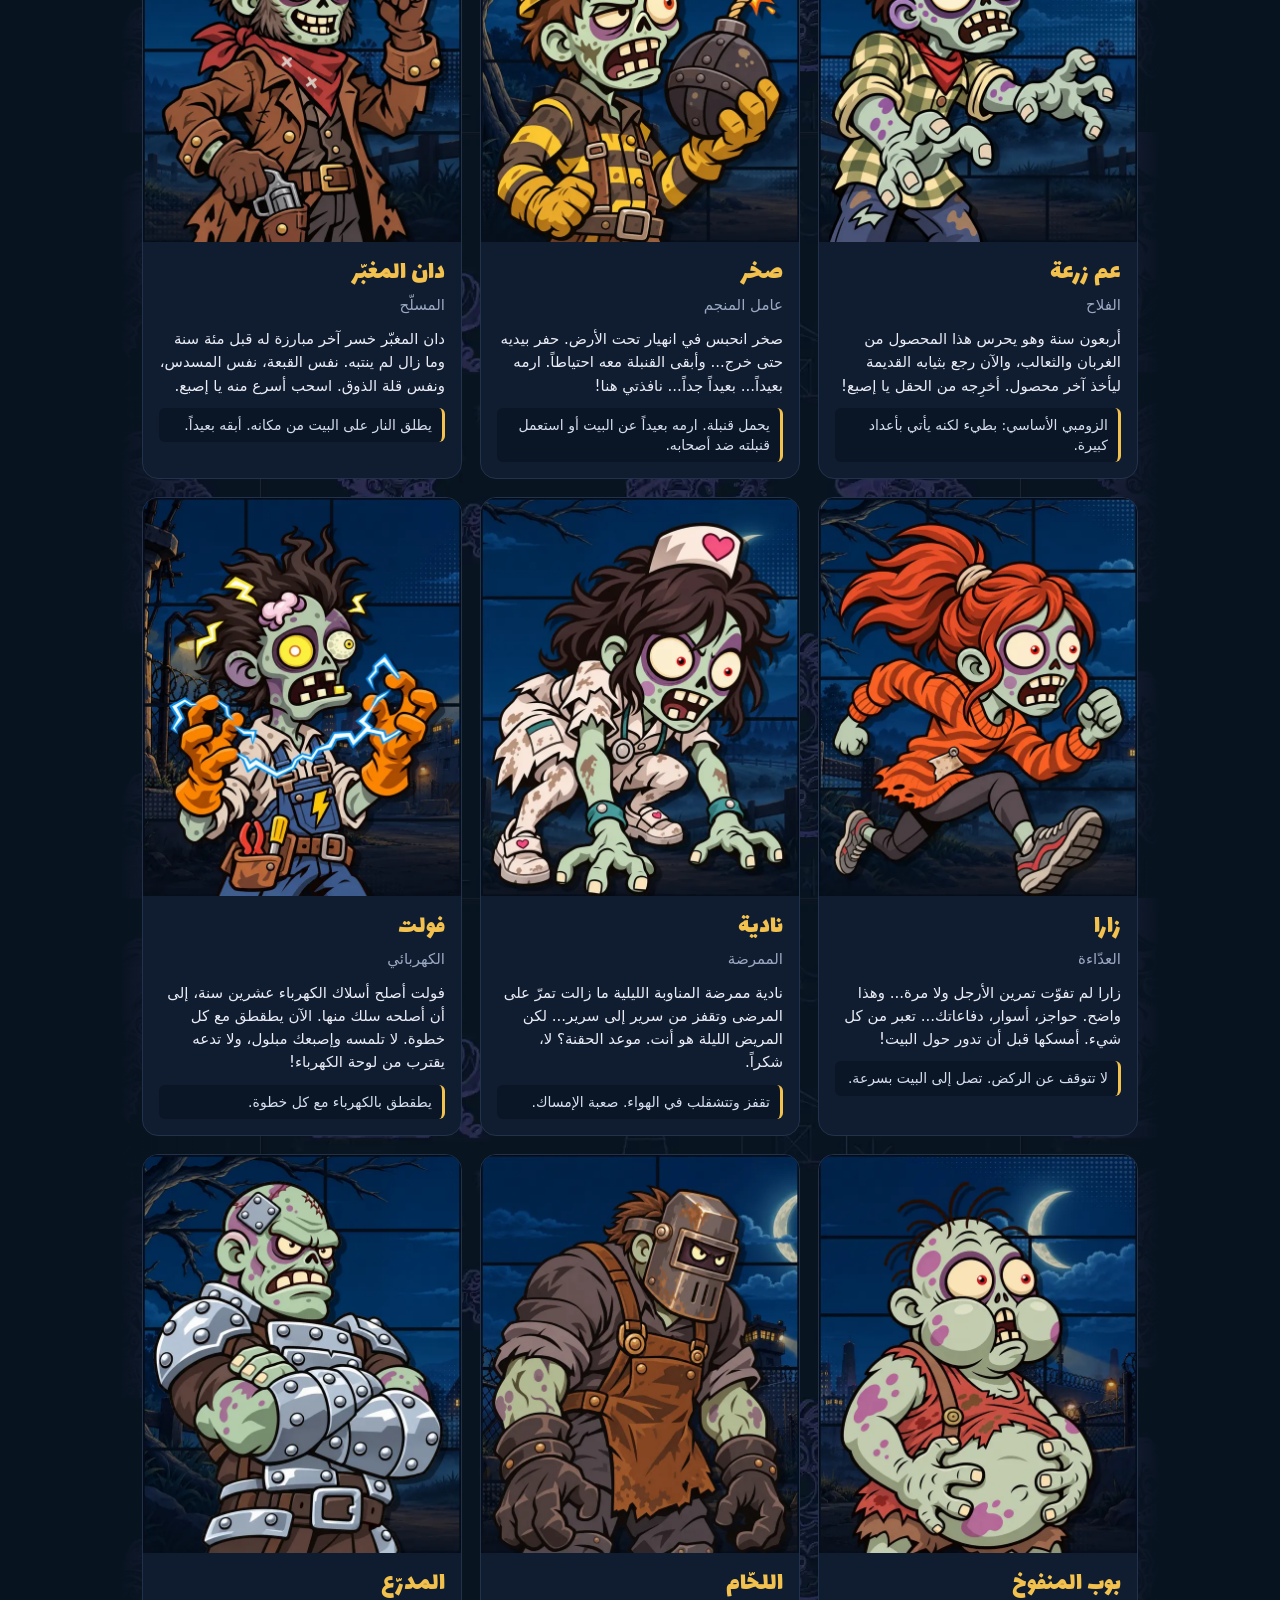
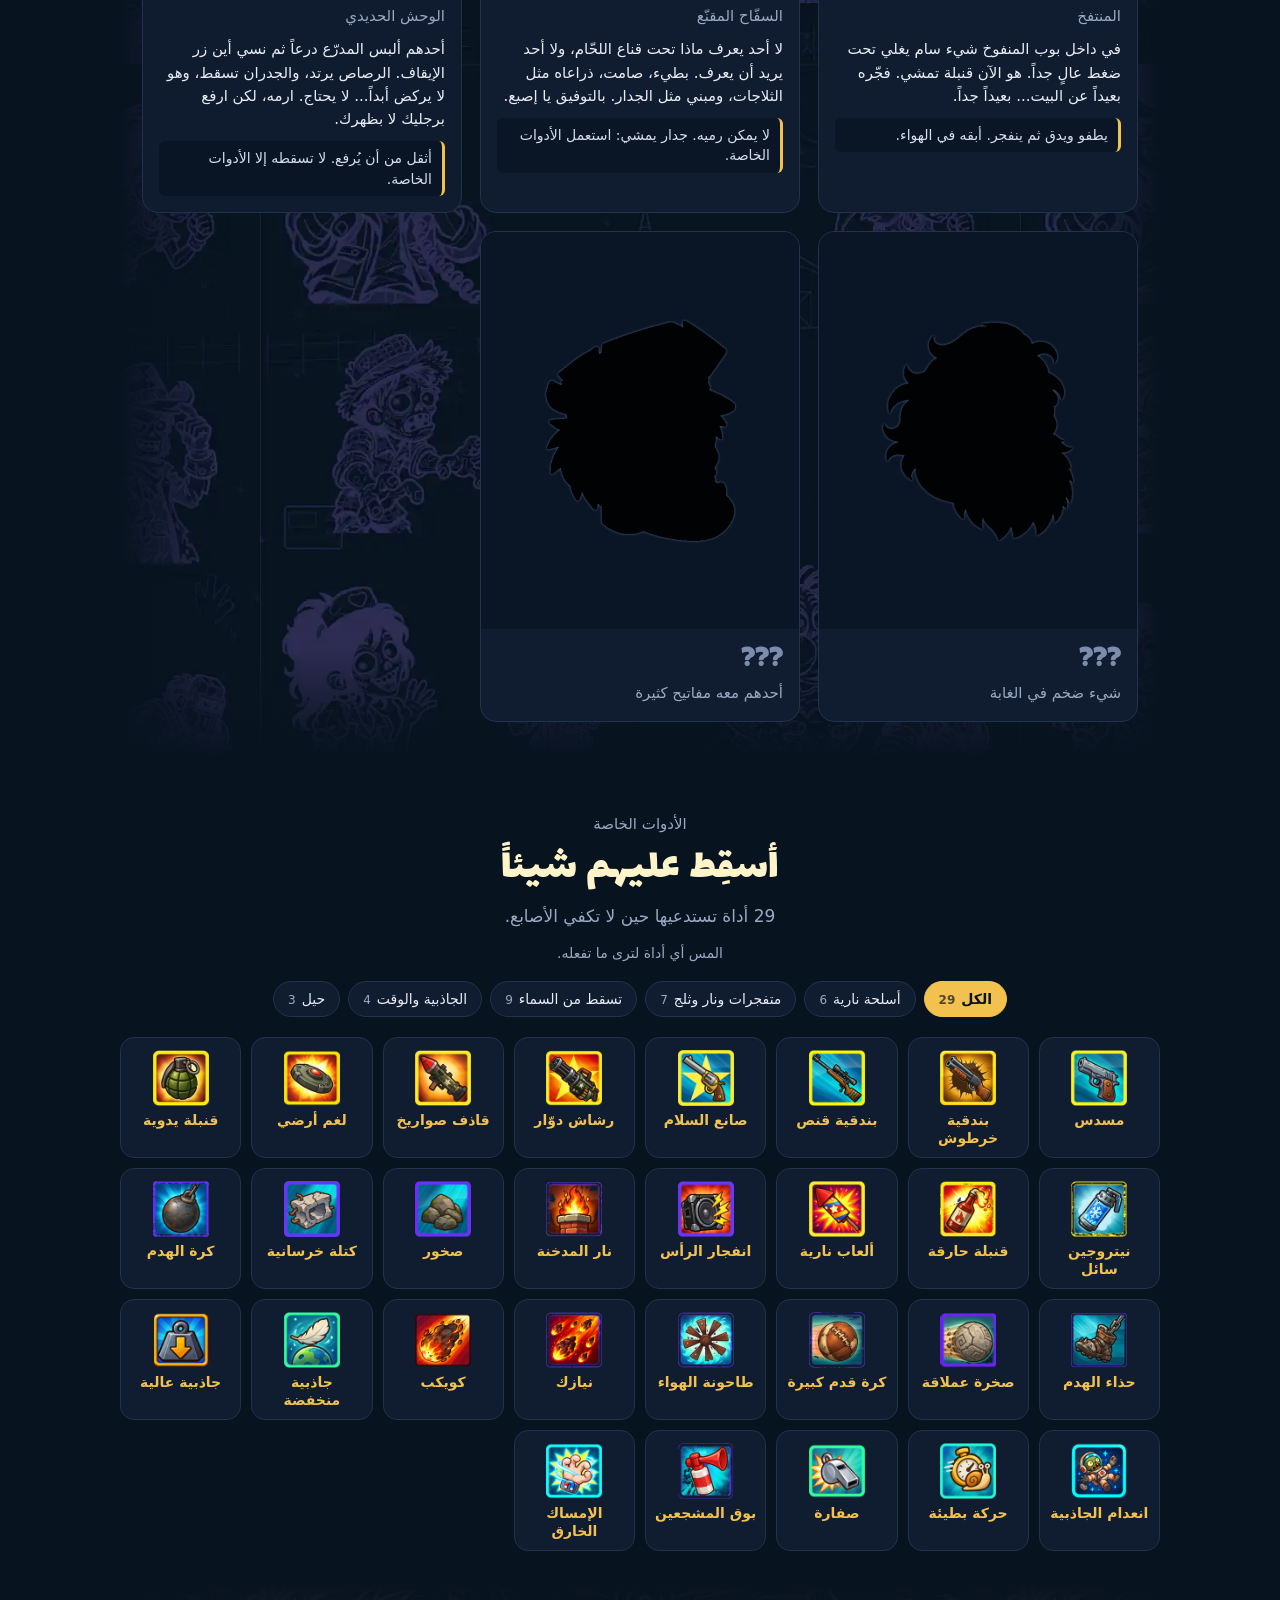
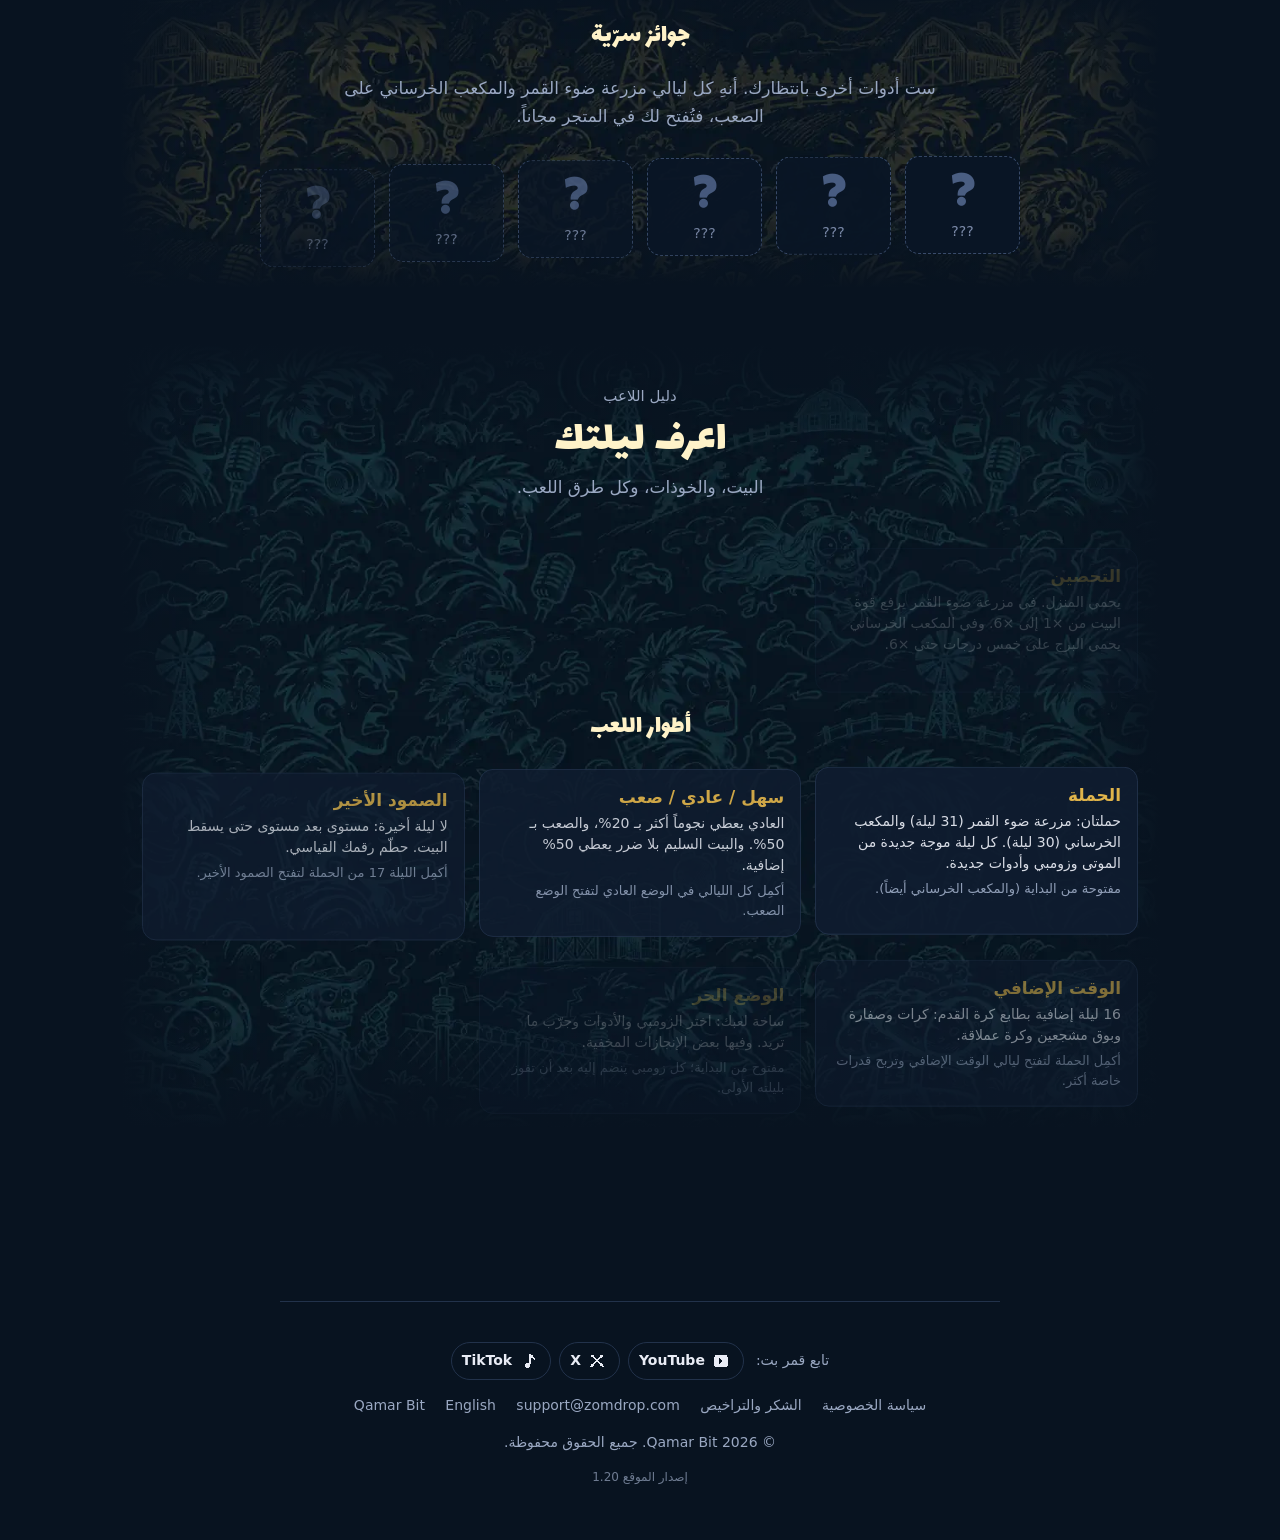
==== commit 9d331309: "1.20" ====
--- a/ar/index.html
+++ b/ar/index.html
@@ -6,7 +6,7 @@
   <title>زوم دروب — أمسكهم. اقذفهم. اصمد حتى الصباح.</title>
   <meta name="description" content="زوم دروب لعبة جوال من استوديو قمر بت. أمسك الزومبي بإصبعك، اقذفهم، أسقطهم، واحمِ بيتك حتى الصباح. قريباً على Google Play و App Store.">
   <meta name="theme-color" content="#081320">
-  <meta name="version" content="1.18">
+  <meta name="version" content="1.20">
   <link rel="canonical" href="https://zomdrop.com/ar/">
   <link rel="alternate" hreflang="en" href="https://zomdrop.com/">
   <link rel="alternate" hreflang="ar" href="https://zomdrop.com/ar/">
@@ -72,7 +72,7 @@
   <div class="wrap wide">
 
     <!-- ===== 2. Adam ===== -->
-    <section id="story" class="block art art-gold">
+    <section id="story" class="block art art-story">
       <div class="wallhead wall-farm">
         <picture><source media="(max-width: 700px)" srcset="../img/wall/farm-tall.webp" width="800" height="1422"><img src="../img/wall/farm-wide.webp" alt="" width="1600" height="800" loading="lazy" decoding="async"></picture>
         <div class="wh-txt"><p class="label">مذيعك</p><h2 class="title">راديو آدم، 99.9 FM</h2><p class="sub">البرنامج الوحيد الذي ما زال على الهواء.</p></div>
@@ -80,15 +80,27 @@
       <article class="adam reveal">
         <div class="pic"><img src="../img/cards/adam.webp" alt="آدم يتكلم في ميكروفون الراديو ويشير بإصبعه نحوك" width="640" height="800"></div>
         <div class="txt">
-          <h3>آدم</h3><p class="role">مذيع منتصف الليل</p>
-          <p>آدم يقدّم وحده برنامج منتصف الليل &quot;راديو آدم، 99.9 FM&quot; وهو متحصّن داخل البيت الذي يدافع عنه. ساخر ومسرحي على الهواء، جبان حين يقترب الزومبي، وفخور بك في سرّه: أنت &quot;الإصبع العظيم&quot;.</p>
+          <h3>آدم</h3><p class="role">وريث المزرعة صاحب الراديو</p>
+          <p>آدم ورث للتو مزرعة جده... وراديو جده القديم. متحصّن داخل بيت المزرعة، يلعب دور مذيع &quot;راديو آدم، 99.9 FM&quot; (والرقم تخمين!) ويرافقك كل ليلة. ساخر على الهواء، جبان حين يقترب الزومبي، وفخور بك في سرّه: أنت &quot;الإصبع العظيم&quot;.</p>
           <div class="quotes">
-            <blockquote>هل هذا يعمل؟ ألو؟ آه، مستمع جديد! أهلاً بك في راديو آدم.</blockquote>
+            <blockquote>ألو؟ هل هذا يعمل؟ معك آدم. ورثت للتو مزرعة جدي... وراديو جدي القديم.</blockquote>
             <blockquote>لا تقلق. الزومبي لا يكتبون تقييمات سيئة.</blockquote>
             <blockquote>راديو آدم يحييك يا إصبع. نفس الموعد غداً؟</blockquote>
           </div>
         </div>
       </article>
+      <div class="survivors reveal">
+        <div class="sv-txt">
+          <p class="label">على موجات الراديو</p>
+          <h3>ليس وحده</h3>
+          <p>آدم ليس وحده. ليلة بعد ليلة، يلتقط راديو جده القديم أصوات ناجين آخرين، وكلهم يقولون الشيء نفسه: الهجوم لا يتوقف. وفي مكان ما في البلدة سجن قديم بجدران سميكة وباب واحد. إذا صمد بيت المزرعة بما يكفي، فهناك وجهة آدم القادمة.</p>
+          <blockquote>عاد الصوت! هناك ناجون آخرون في الخارج. سألوني إن كنت في أمان. قلت لهم: عرّف لي الأمان.</blockquote>
+        </div>
+        <div class="camps">
+          <div class="camp camp-farm"><span class="cn">الحملة 1</span><h4>مزرعة ضوء القمر</h4><p>احمِ بيت مزرعة الجد بينما يبحث آدم في موجات الراديو عن ناجين آخرين.</p></div>
+          <div class="camp camp-block"><span class="cn">الحملة 2</span><h4>المكعب الخرساني</h4><p>كلام الناجين يقود آدم إلى سجن قديم. جدران أسمك، والزومبي هم أنفسهم.</p></div>
+        </div>
+      </div>
     </section>
 
     <!-- ===== 2. Zombies ===== -->
@@ -202,7 +214,7 @@
         <details class="t" data-g="tricks"><summary><img src="../img/tools/horn.png" alt="" width="128" height="128" loading="lazy"><b>بوق المشجعين</b></summary><div class="td"><p>يدفع الزومبي بعيدًا عن المنزل.</p></div></details>
         <details class="t" data-g="tricks"><summary><img src="../img/tools/powergrab.png" alt="" width="128" height="128" loading="lazy"><b>الإمساك الخارق</b></summary><div class="td"><p>يمسك الزومبي الثقيل، وعدة زومبي معًا بلمسة واحدة.</p></div></details>
       </div>
-      <div class="art art-purple lockedzone">
+      <div class="art art-rewards lockedzone">
       <h3 class="subtitle">جوائز سرّية</h3>
       <p class="sub lockednote">ست أدوات أخرى بانتظارك. أنهِ كل ليالي مزرعة ضوء القمر والمكعب الخرساني على الصعب، فتُفتح لك في المتجر مجاناً.</p>
       <div class="grid lockedgrid">
@@ -251,7 +263,7 @@
       </p>
       <p><a href="../privacy.html">سياسة الخصوصية</a> <a href="../credits.html">الشكر والتراخيص</a> <a href="mailto:support@zomdrop.com" dir="ltr">support@zomdrop.com</a> <a href="https://qamarbit.com">Qamar Bit</a> <a href="../" lang="en" hreflang="en">English</a></p>
       <p>&copy; 2026 Qamar Bit. جميع الحقوق محفوظة.</p>
-      <p class="ver">إصدار الموقع 1.18</p>
+      <p class="ver">إصدار الموقع 1.20</p>
     </footer>
   </div>
 
--- a/style.css
+++ b/style.css
@@ -190,7 +190,7 @@
 /* Adam: wide card, picture beside the text */
 .adam {
   display: grid; grid-template-columns: minmax(0, 360px) 1fr; text-align: start;
-  background: var(--card); border: 1px solid #6b5420; border-radius: 18px; overflow: hidden;
+  background: var(--card); border: 1px solid #2c4580; border-radius: 18px; overflow: hidden;
 }
 .adam .pic { background: #8a611a; }
 .adam .pic img { height: 100%; }
@@ -205,6 +205,29 @@
 }
 .quotes p { margin: 0; }
 .quotes p[lang="ar"] { color: #c6cfe2; }
+
+/* 2026-11-22: survivors on the radio + the two campaigns, under Adam's card (same blue frame as the farm wall) */
+.survivors {
+  display: grid; grid-template-columns: 1.25fr 1fr; gap: 18px; margin-top: 18px; text-align: start;
+  padding: 22px 24px; background: #0c1a33e6; border: 1px solid #2c4580; border-radius: 18px;
+}
+.survivors .label { margin: 0; }
+.survivors h3 { margin: 4px 0 0; font-family: "Luckiest Guy", "Lalezar", system-ui, sans-serif; font-weight: 400; font-size: 30px; line-height: 1.1; color: var(--gold); }
+.survivors .sv-txt > p:not(.label) { margin: 10px 0 0; }
+.survivors blockquote {
+  margin: 14px 0 0; padding: 9px 14px; background: #0a1626; border-radius: 10px;
+  border-inline-start: 3px solid #7fa2ff; font-size: 15px; line-height: 1.5;
+}
+.camps { display: grid; gap: 12px; align-content: center; }
+.camp { padding: 14px 16px; border-radius: 14px; background: #0a1626; border: 1px solid var(--line); }
+.camp .cn { font-size: 12px; letter-spacing: 2px; text-transform: uppercase; color: var(--muted); }
+.camp h4 { margin: 2px 0 4px; font-family: "Luckiest Guy", "Lalezar", system-ui, sans-serif; font-weight: 400; font-size: 21px; letter-spacing: .5px; }
+.camp p { margin: 0; font-size: 15px; line-height: 1.5; color: #c6cfe2; }
+.camp-farm { border-inline-start: 4px solid #5f8cf0; }
+.camp-farm h4 { color: #a9c2ff; }
+.camp-block { border-inline-start: 4px solid #9a9fb0; }
+.camp-block h4 { color: #d5d9e4; }
+@media (max-width: 760px) { .survivors { grid-template-columns: 1fr; padding: 18px 16px; } .survivors h3 { font-size: 26px; } }
 
 /* tools (1.12): filter buttons + small tiles; a tapped tile opens across the whole row */
 .tools-hint { margin: -14px 0 16px; color: var(--muted); font-size: 14px; }
@@ -393,9 +416,8 @@
   background-position: center top, center top;
   background-size: 100% 100%, 100% 100%, 760px auto;
 }
-.art-gold   { background-image: linear-gradient(to right, var(--bg) 0, #08132000 9%, #08132000 91%, var(--bg) 100%), linear-gradient(to bottom, var(--bg) 0, #08132000 110px, #08132000 calc(100% - 110px), var(--bg) 100%), url("img/art/gold.webp"); }
-.art-blue   { background-image: linear-gradient(to right, var(--bg) 0, #08132000 9%, #08132000 91%, var(--bg) 100%), linear-gradient(to bottom, var(--bg) 0, #08132000 110px, #08132000 calc(100% - 110px), var(--bg) 100%), url("img/art/blue.webp"); }
-.art-purple { background-image: linear-gradient(to right, var(--bg) 0, #08132000 9%, #08132000 91%, var(--bg) 100%), linear-gradient(to bottom, var(--bg) 0, #08132000 70px, #08132000 calc(100% - 70px), var(--bg) 100%), url("img/art/purple.webp"); }
+.art-story  { background-image: linear-gradient(to right, var(--bg) 0, #08132000 9%, #08132000 91%, var(--bg) 100%), linear-gradient(to bottom, var(--bg) 0, #08132000 110px, #08132000 calc(100% - 110px), var(--bg) 100%), url("img/art/story.webp"); }
+.art-rewards { background-image: linear-gradient(to right, var(--bg) 0, #08132000 9%, #08132000 91%, var(--bg) 100%), linear-gradient(to bottom, var(--bg) 0, #08132000 70px, #08132000 calc(100% - 70px), var(--bg) 100%), url("img/art/rewards.webp"); }
 .art-horde  { background-image: linear-gradient(to right, var(--bg) 0, #08132000 9%, #08132000 91%, var(--bg) 100%), linear-gradient(to bottom, var(--bg) 0, #08132000 110px, #08132000 calc(100% - 110px), var(--bg) 100%), url("img/art/horde.webp"); }
 .art-teal   { background-image: linear-gradient(to right, var(--bg) 0, #08132000 9%, #08132000 91%, var(--bg) 100%), linear-gradient(to bottom, var(--bg) 0, #08132000 110px, #08132000 calc(100% - 110px), var(--bg) 100%), url("img/art/teal.webp"); }
 /* 1.18: comic-wall picture band behind a section title. The middle is darkened so the title reads well. */
@@ -406,6 +428,9 @@
   background: #0b1a4a; box-shadow: 0 10px 30px #0009;
 }
 .wall-horde { background: #2a1450; }
+/* 2026-11-22: the walls are a little calmer, so their blue and purple sit with the page navy instead of shouting */
+.wallhead img { filter: saturate(.78) brightness(.92); }
+.wallhead { border-color: #050b16; box-shadow: 0 10px 30px #0009, inset 0 0 0 1px #ffffff10; }
 .wallhead picture { position: absolute; inset: 0; z-index: -2; }
 .wallhead img { position: absolute; top: -9%; left: 0; width: 100%; height: 118%; object-fit: cover; }
 .wallhead::after {
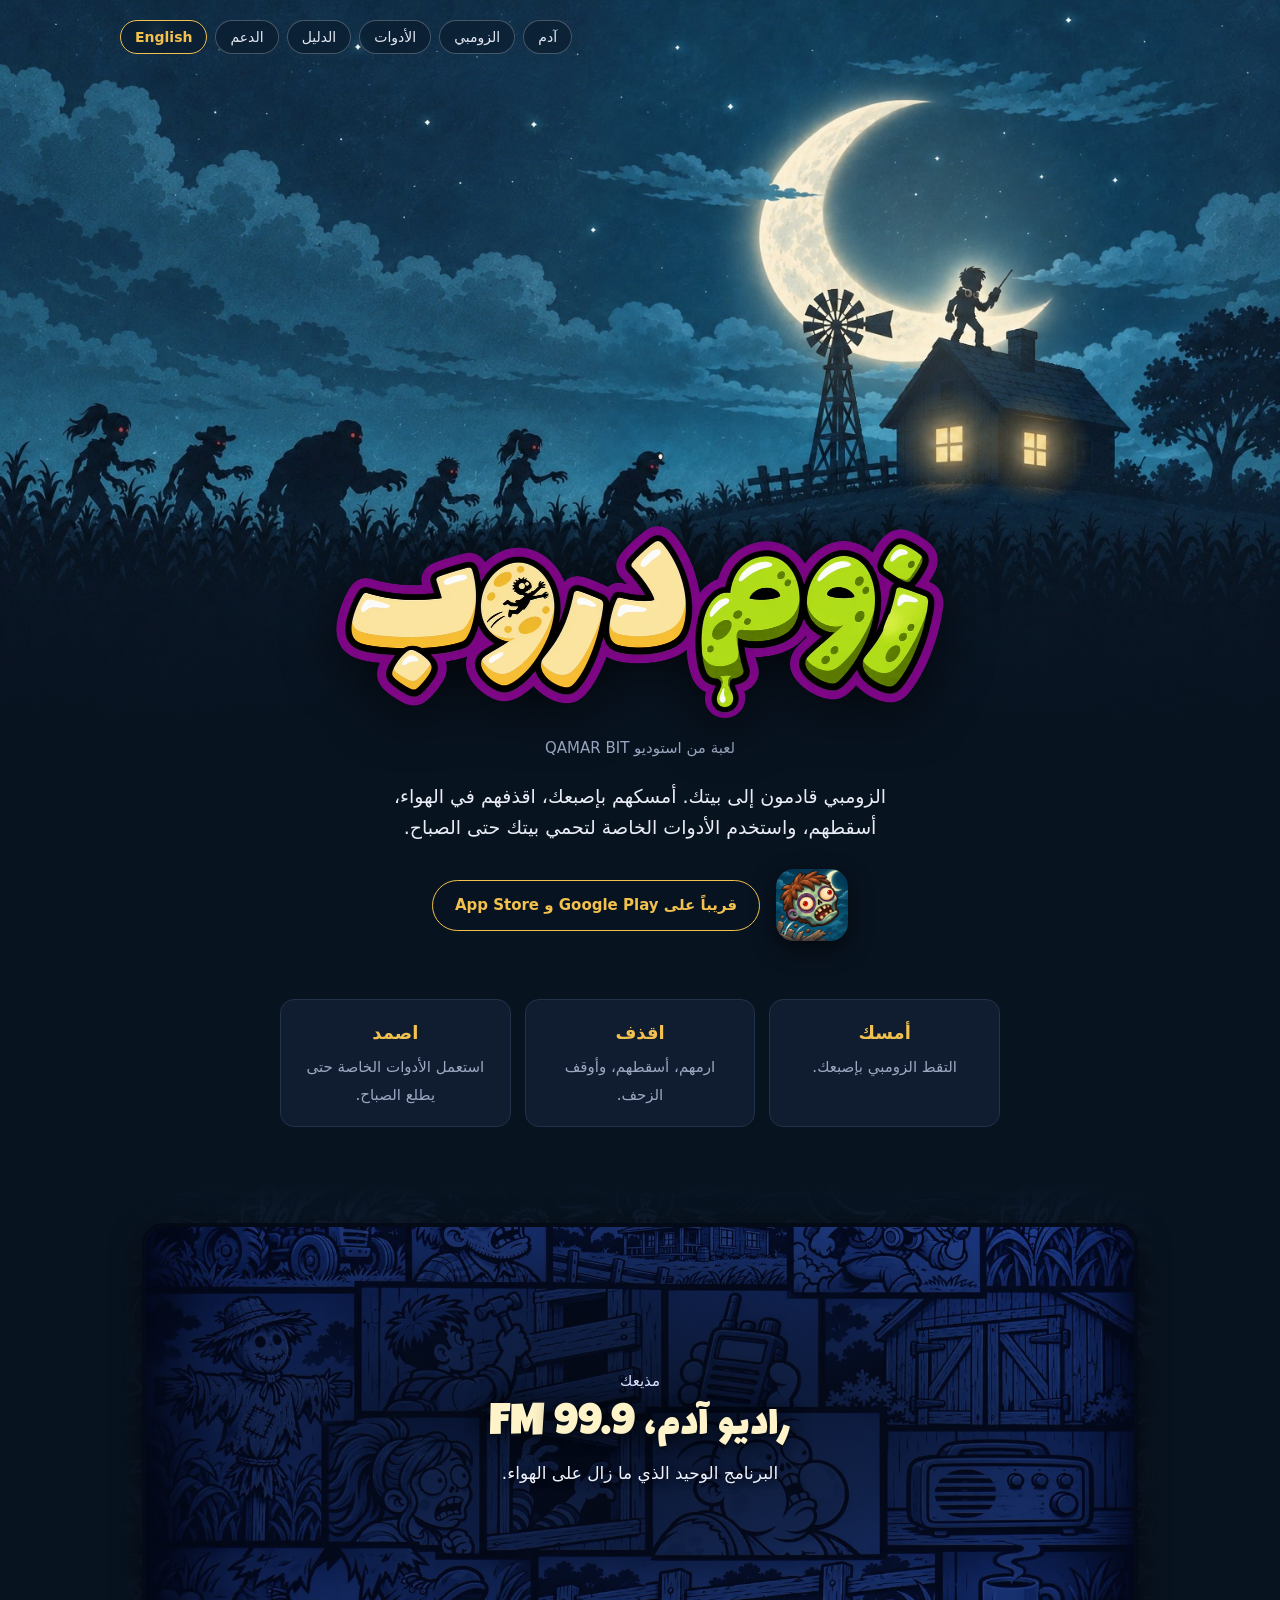
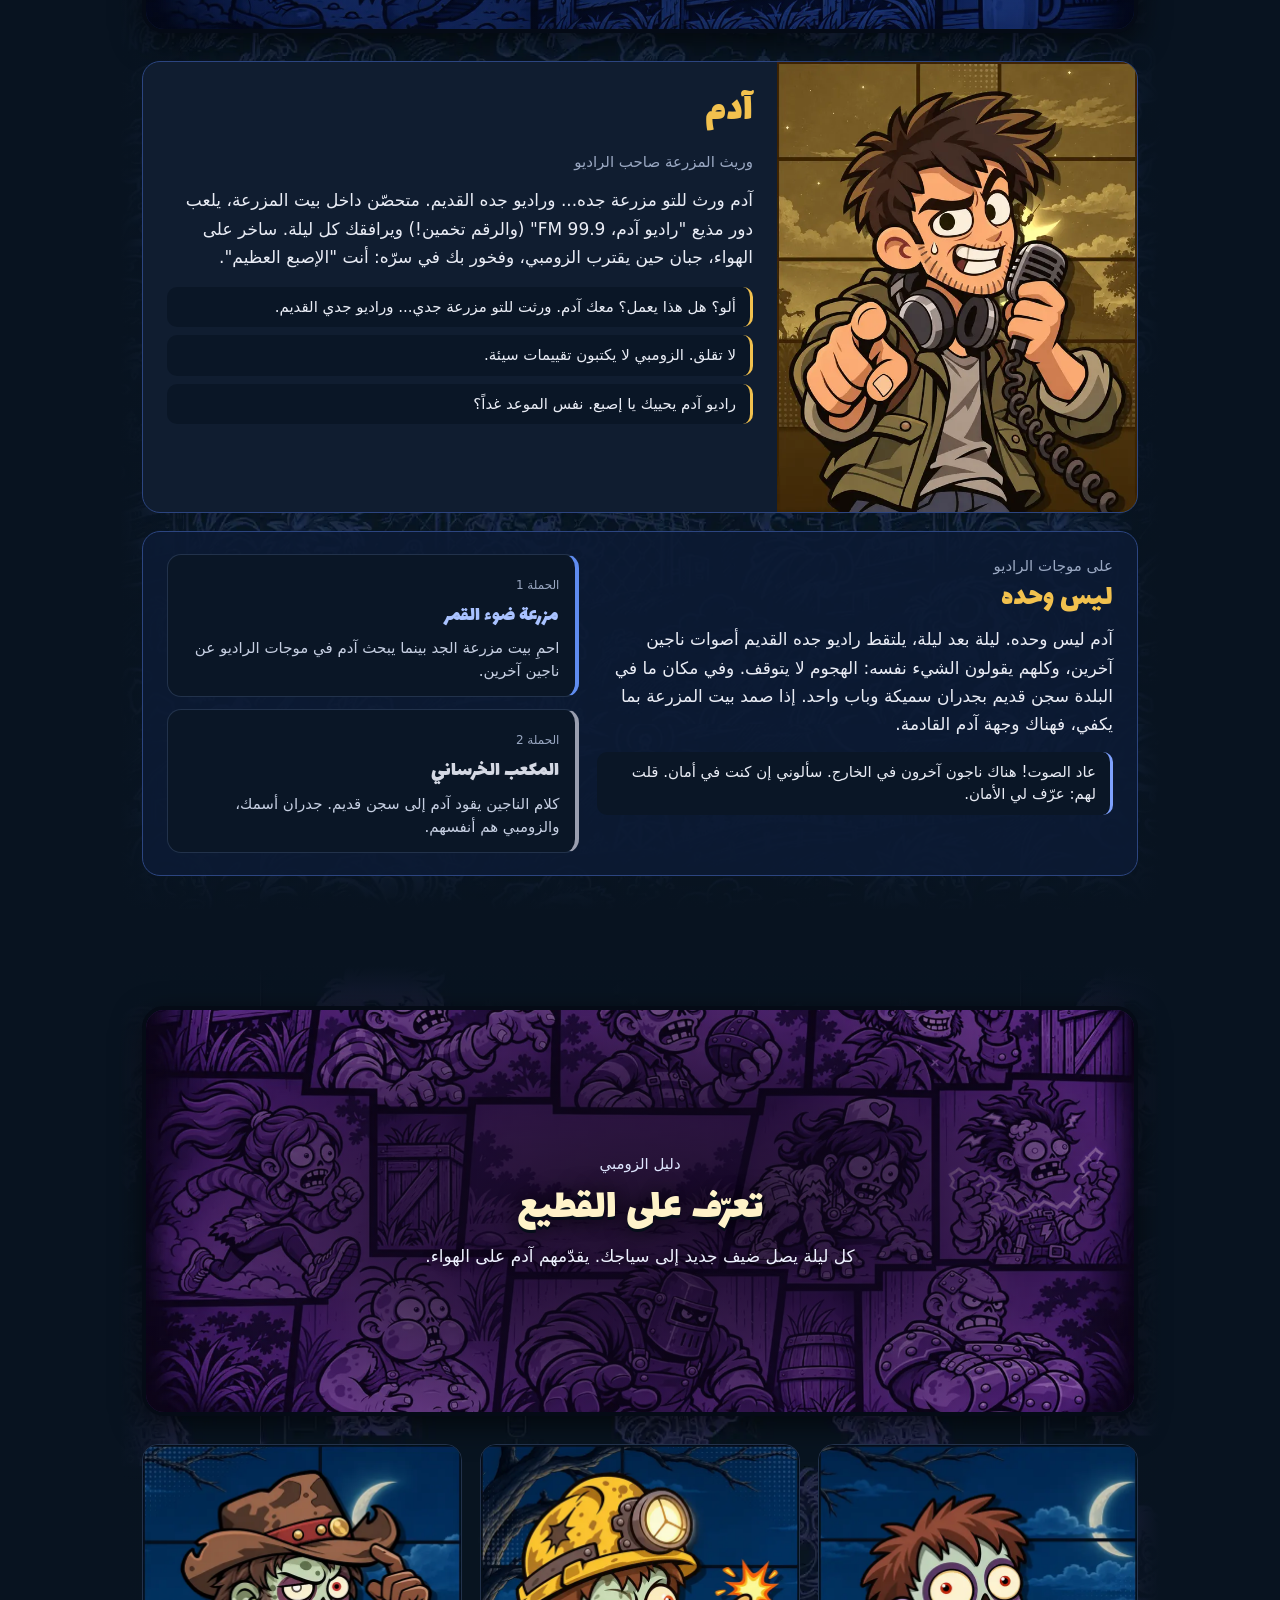
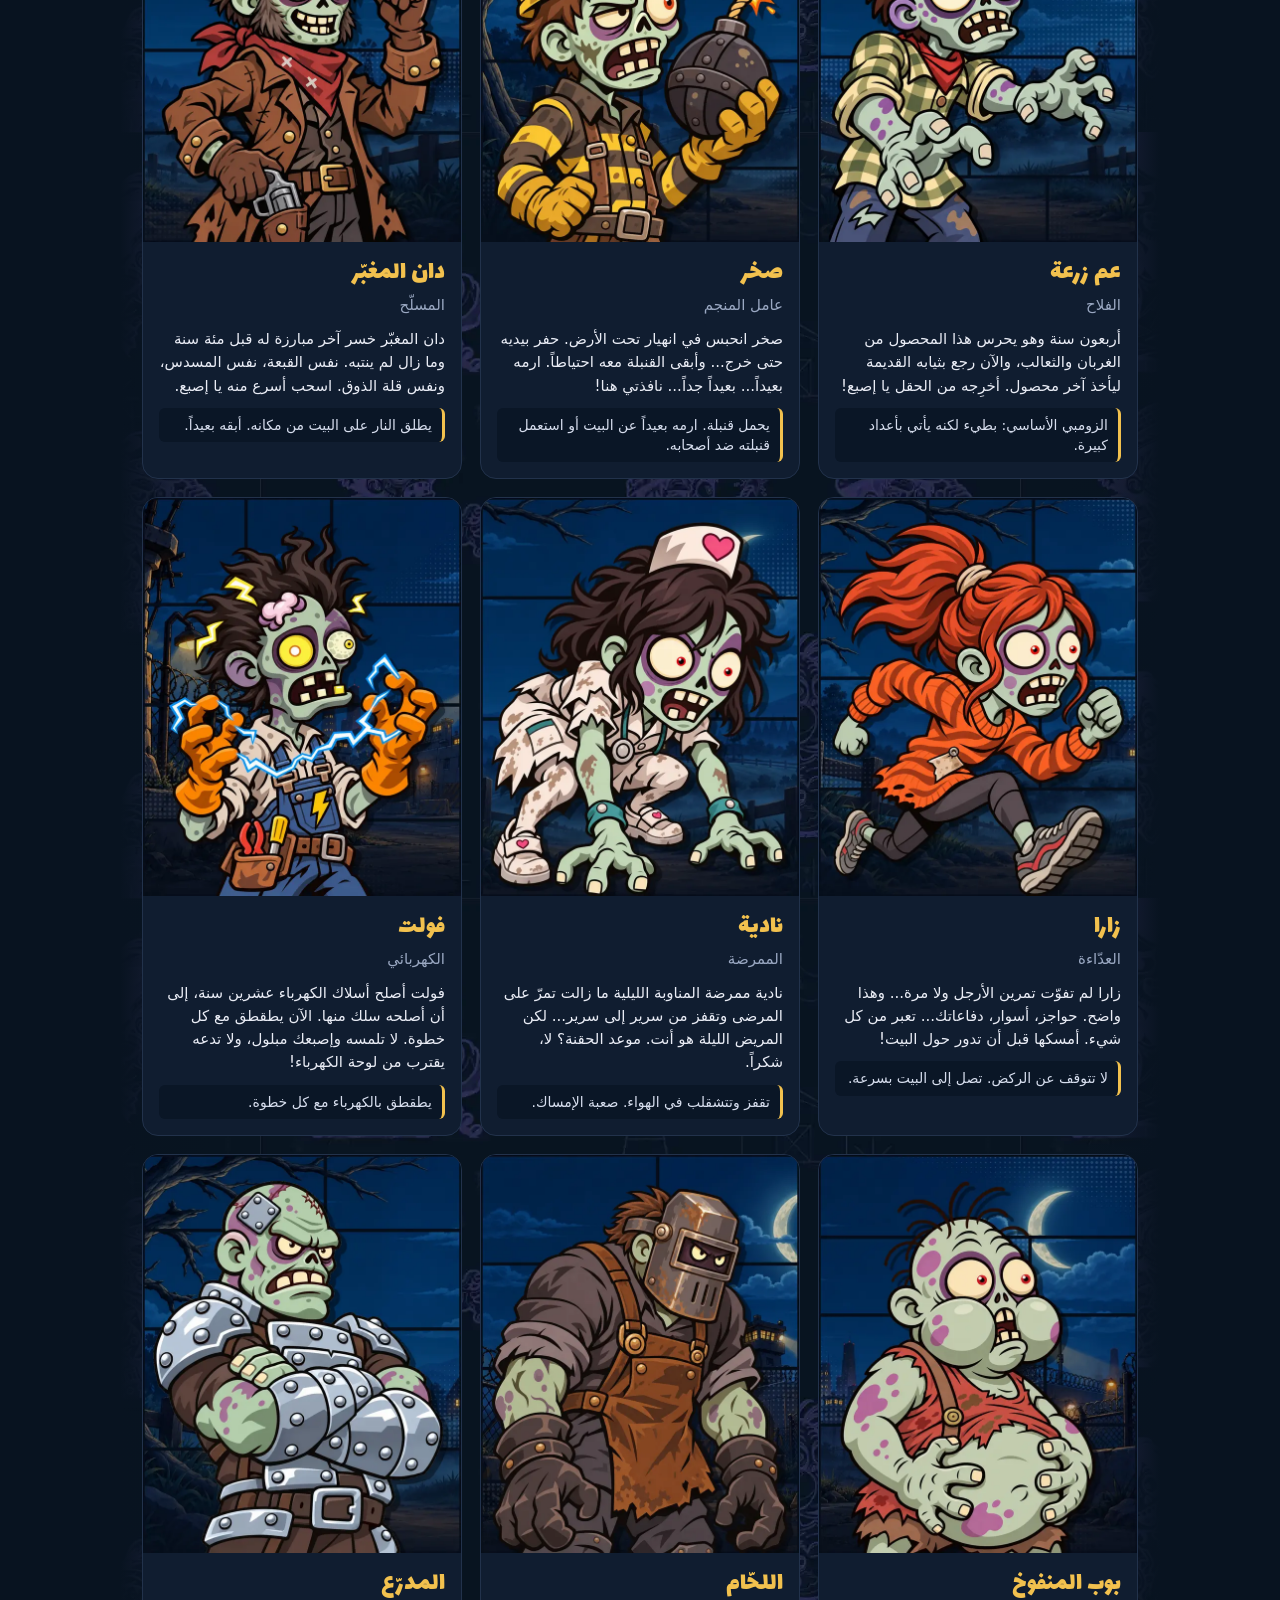
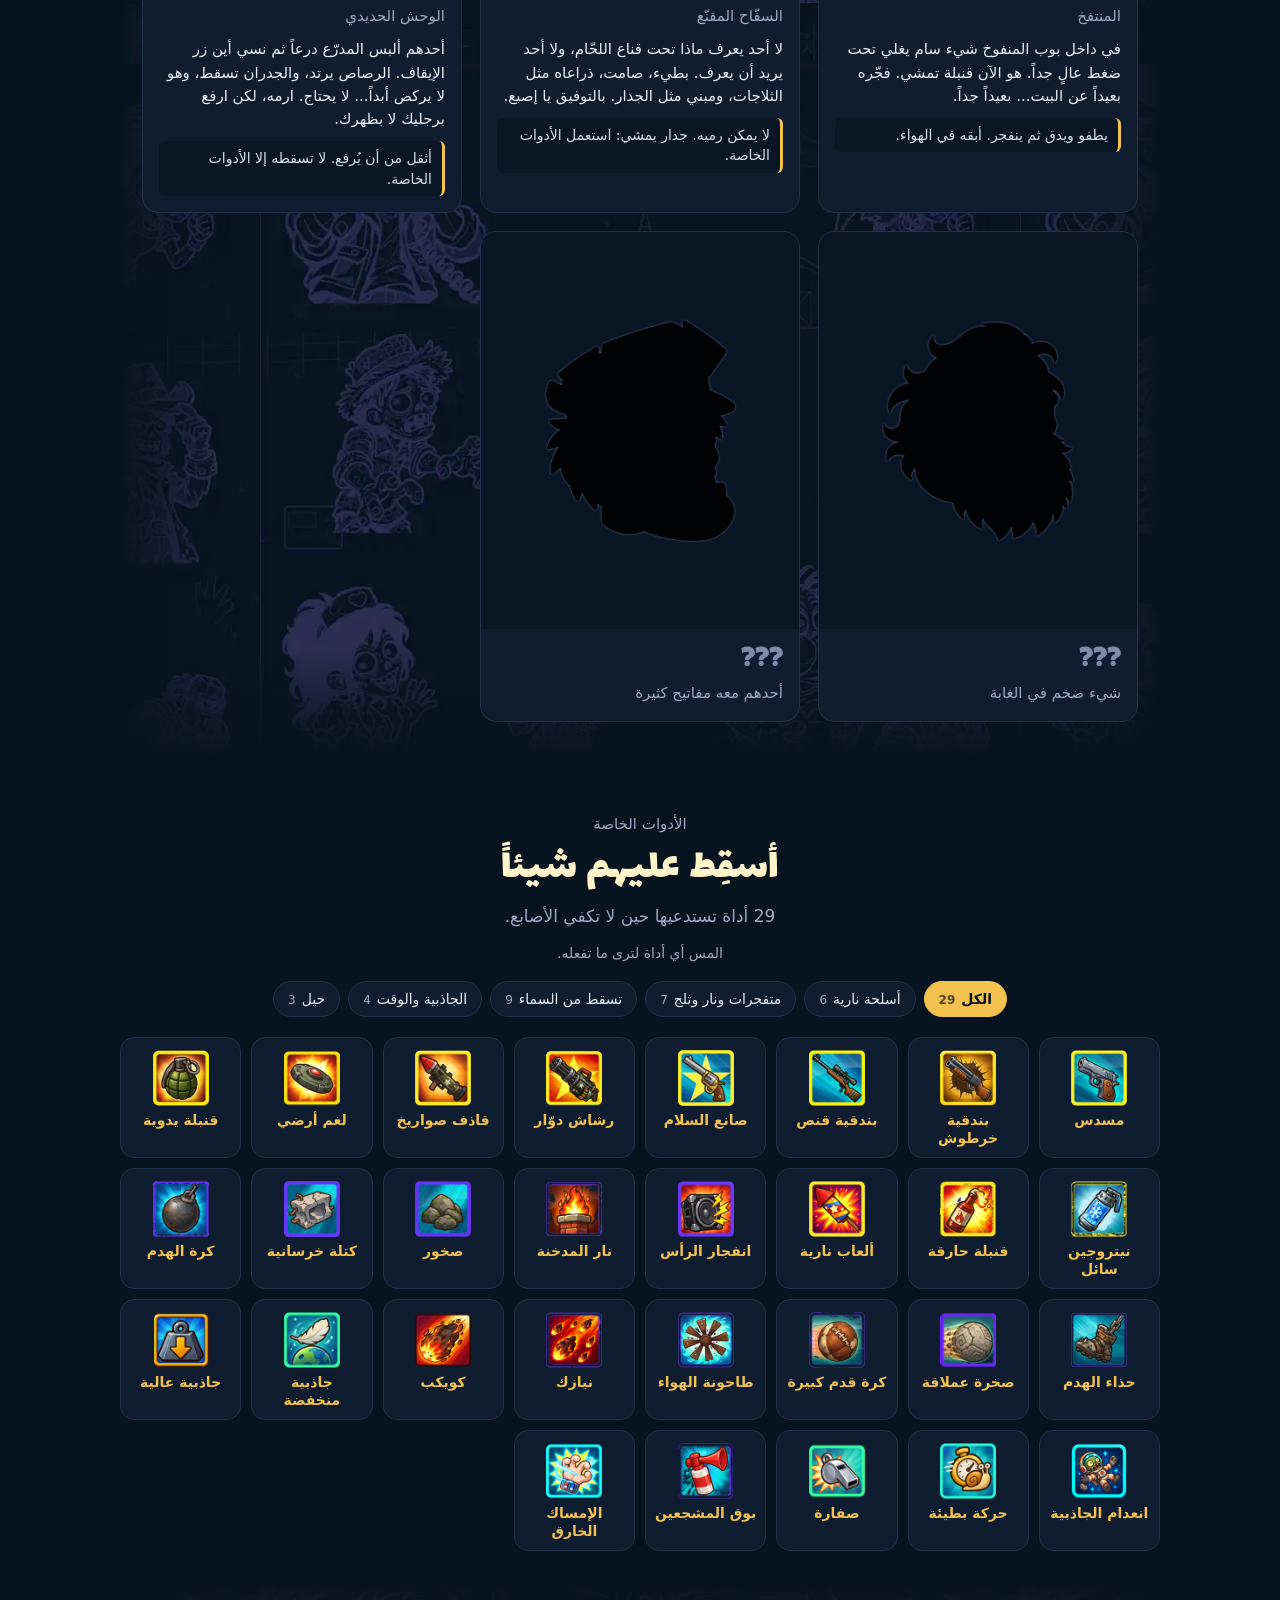
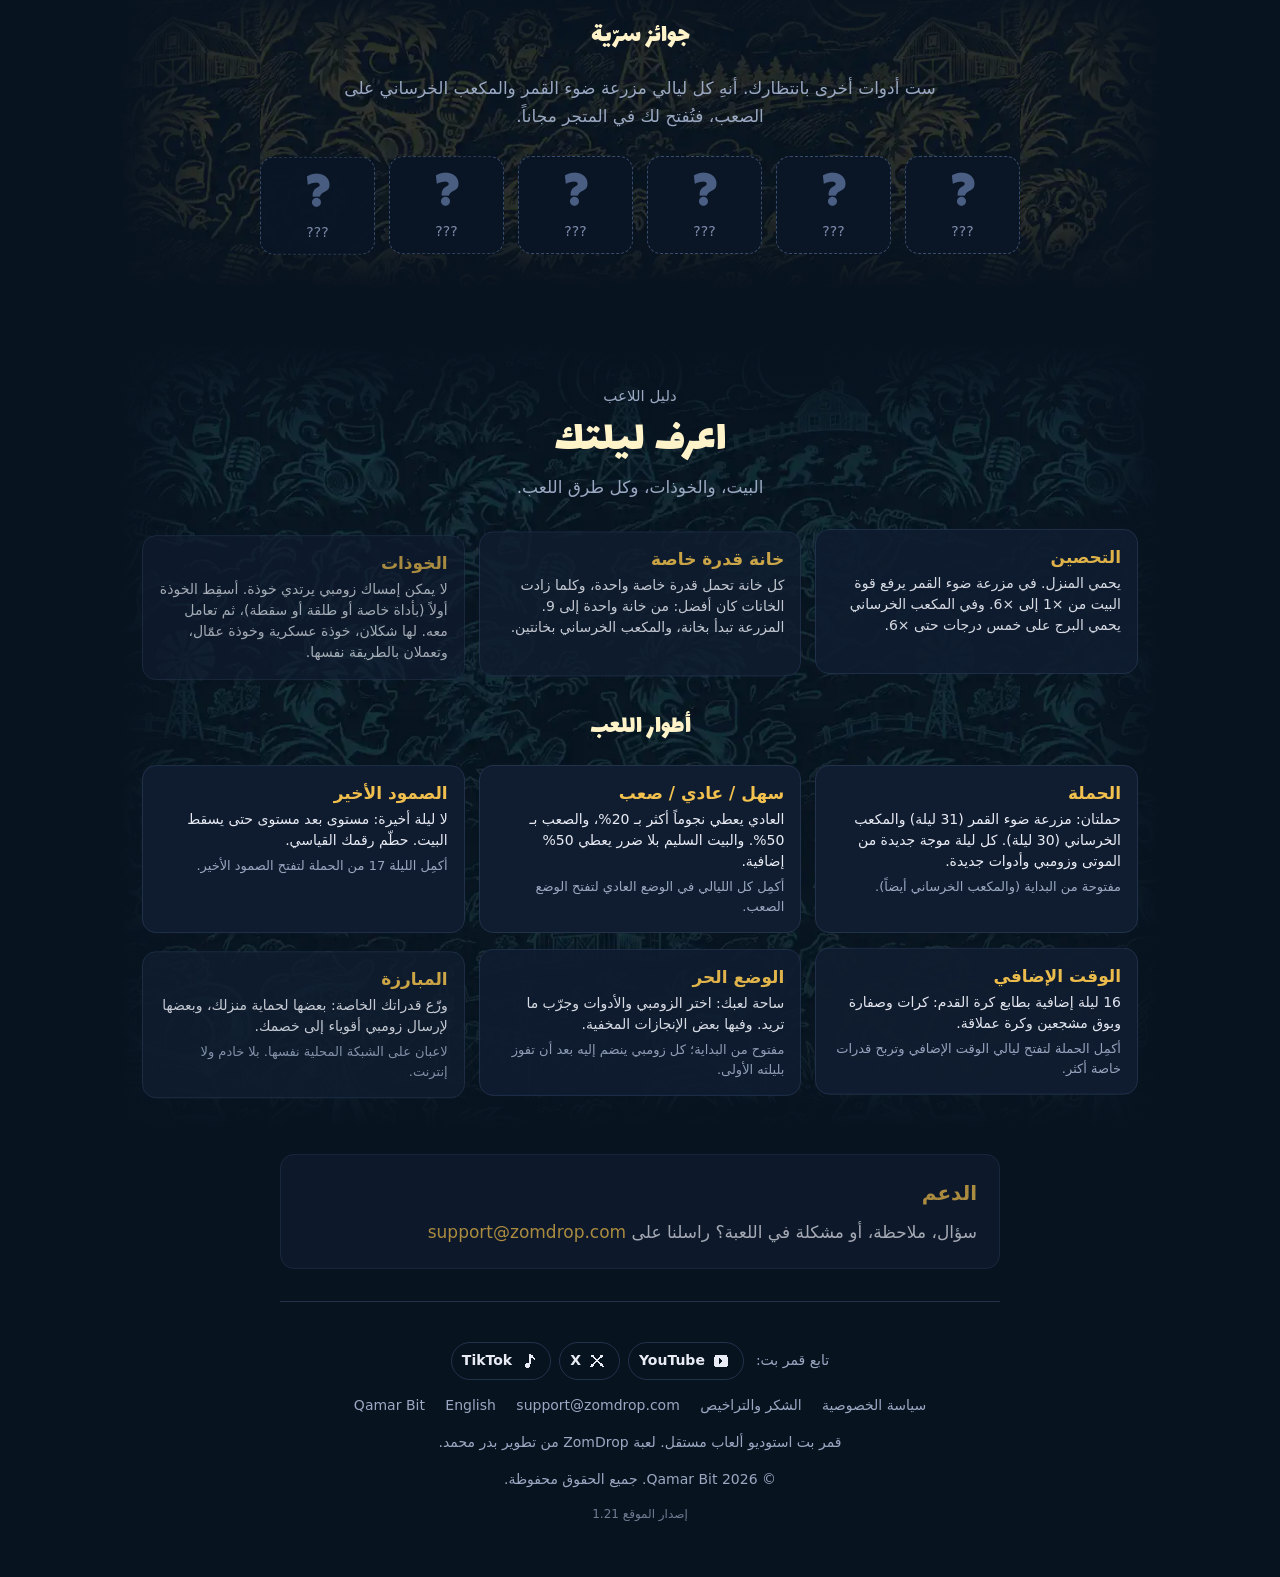
==== commit c5da25c7: "1.21" ====
--- a/ar/index.html
+++ b/ar/index.html
@@ -6,7 +6,7 @@
   <title>زوم دروب — أمسكهم. اقذفهم. اصمد حتى الصباح.</title>
   <meta name="description" content="زوم دروب لعبة جوال من استوديو قمر بت. أمسك الزومبي بإصبعك، اقذفهم، أسقطهم، واحمِ بيتك حتى الصباح. قريباً على Google Play و App Store.">
   <meta name="theme-color" content="#081320">
-  <meta name="version" content="1.20">
+  <meta name="version" content="1.21">
   <link rel="canonical" href="https://zomdrop.com/ar/">
   <link rel="alternate" hreflang="en" href="https://zomdrop.com/">
   <link rel="alternate" hreflang="ar" href="https://zomdrop.com/ar/">
@@ -262,8 +262,9 @@
         <a href="https://www.tiktok.com/@qamarbit" rel="me noopener" target="_blank" aria-label="Qamar Bit TikTok"><svg viewBox="0 0 16 16" aria-hidden="true"><path d="M9 2h2v9H9zM11 3h1v1h1v1h1v2h-1V6h-1V5h-1zM6 10h3v1h1v2H9v1H6v-1H5v-2h1z"/></svg><b>TikTok</b></a>
       </p>
       <p><a href="../privacy.html">سياسة الخصوصية</a> <a href="../credits.html">الشكر والتراخيص</a> <a href="mailto:support@zomdrop.com" dir="ltr">support@zomdrop.com</a> <a href="https://qamarbit.com">Qamar Bit</a> <a href="../" lang="en" hreflang="en">English</a></p>
+      <p class="studio">قمر بت استوديو ألعاب مستقل. لعبة ZomDrop من تطوير بدر محمد.</p>
       <p>&copy; 2026 Qamar Bit. جميع الحقوق محفوظة.</p>
-      <p class="ver">إصدار الموقع 1.20</p>
+      <p class="ver">إصدار الموقع 1.21</p>
     </footer>
   </div>
 
--- a/style.css
+++ b/style.css
@@ -445,4 +445,4 @@
 @media (max-width: 700px) { .wallhead { min-height: 360px; border-radius: 18px; } }
 .lockedzone { margin-top: 34px; padding-top: 6px; }
 .lockedzone .subtitle { margin-top: 24px; }
-@media (max-width: 600px) { .art { padding: 30px 12px 26px; background-size: 100% 100%, 100% 100%, 560px auto; margin-inline: -8px; } }+@media (max-width: 600px) { .art { padding: 30px 12px 26px; background-size: 100% 100%, 100% 100%, 560px auto; margin-inline: -8px; } }footer .studio { max-width: 560px; margin-inline: auto; color: var(--muted); font-size: 14px; }
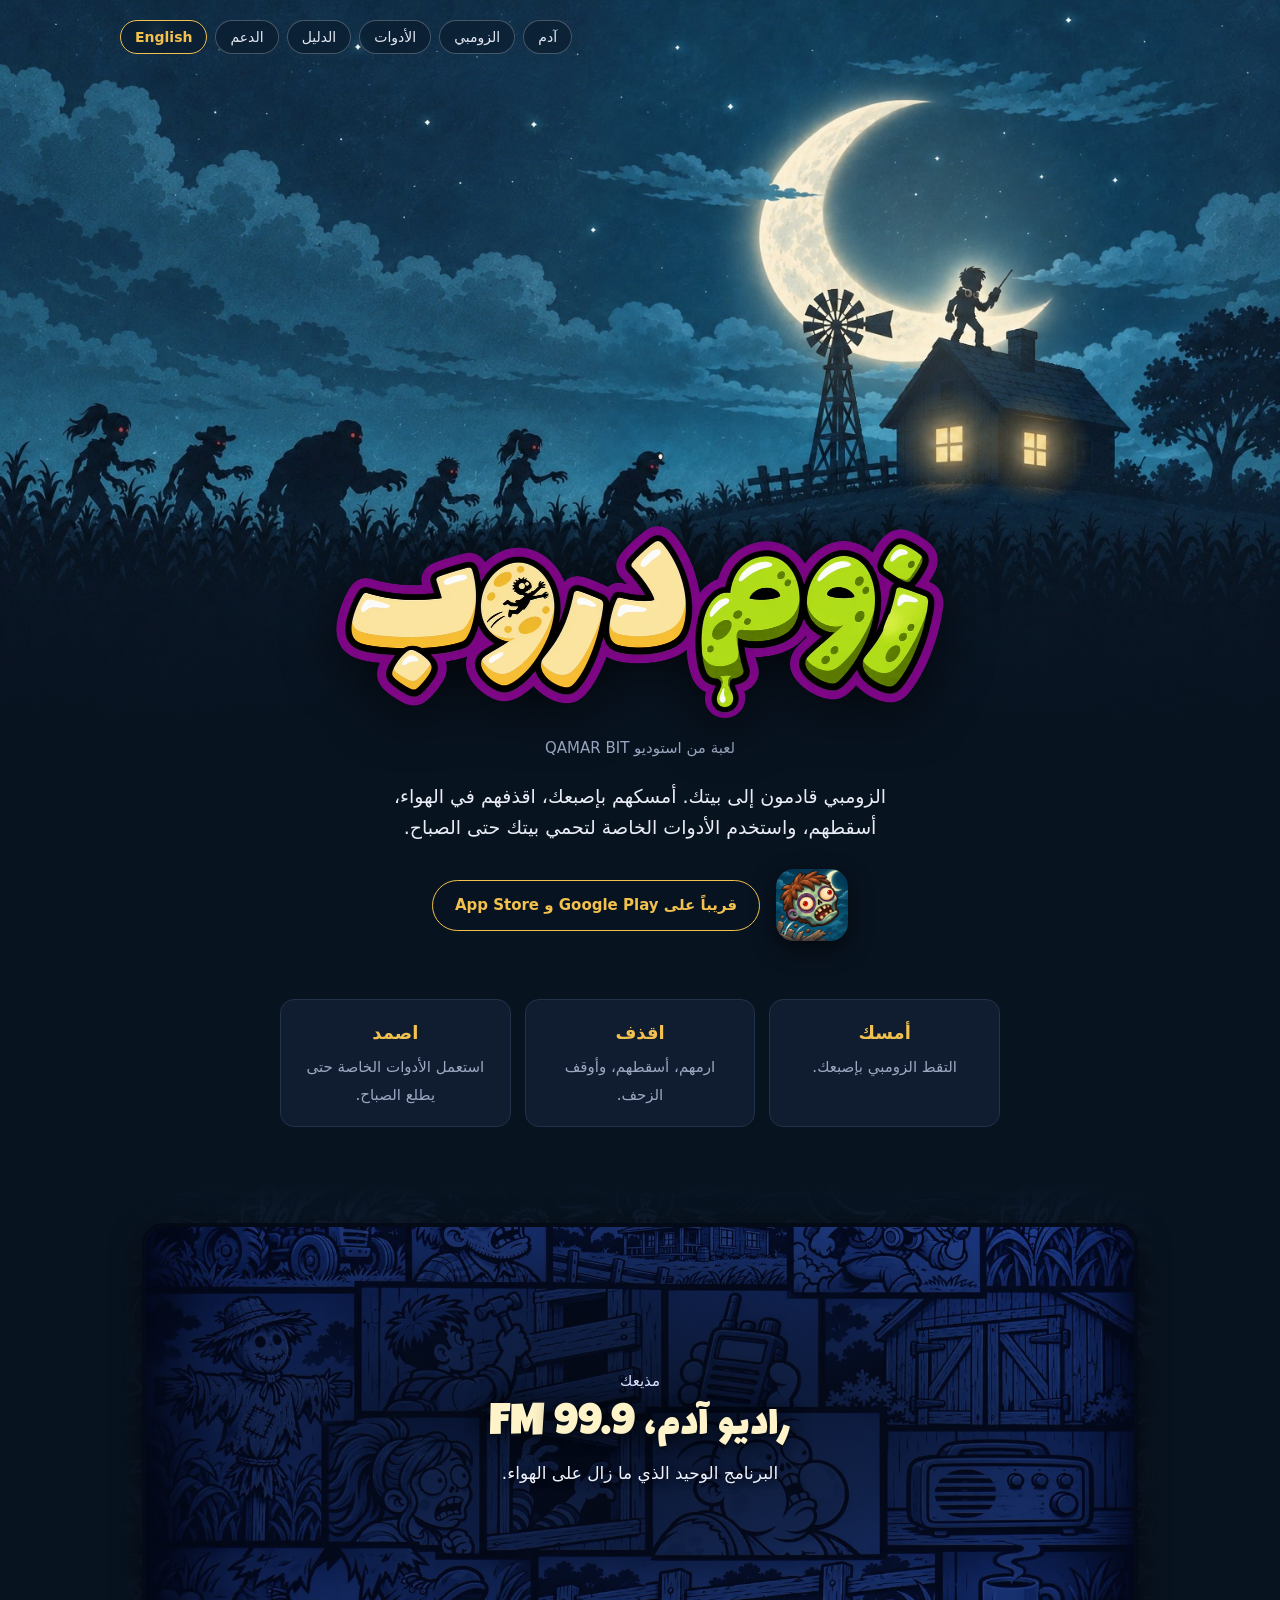
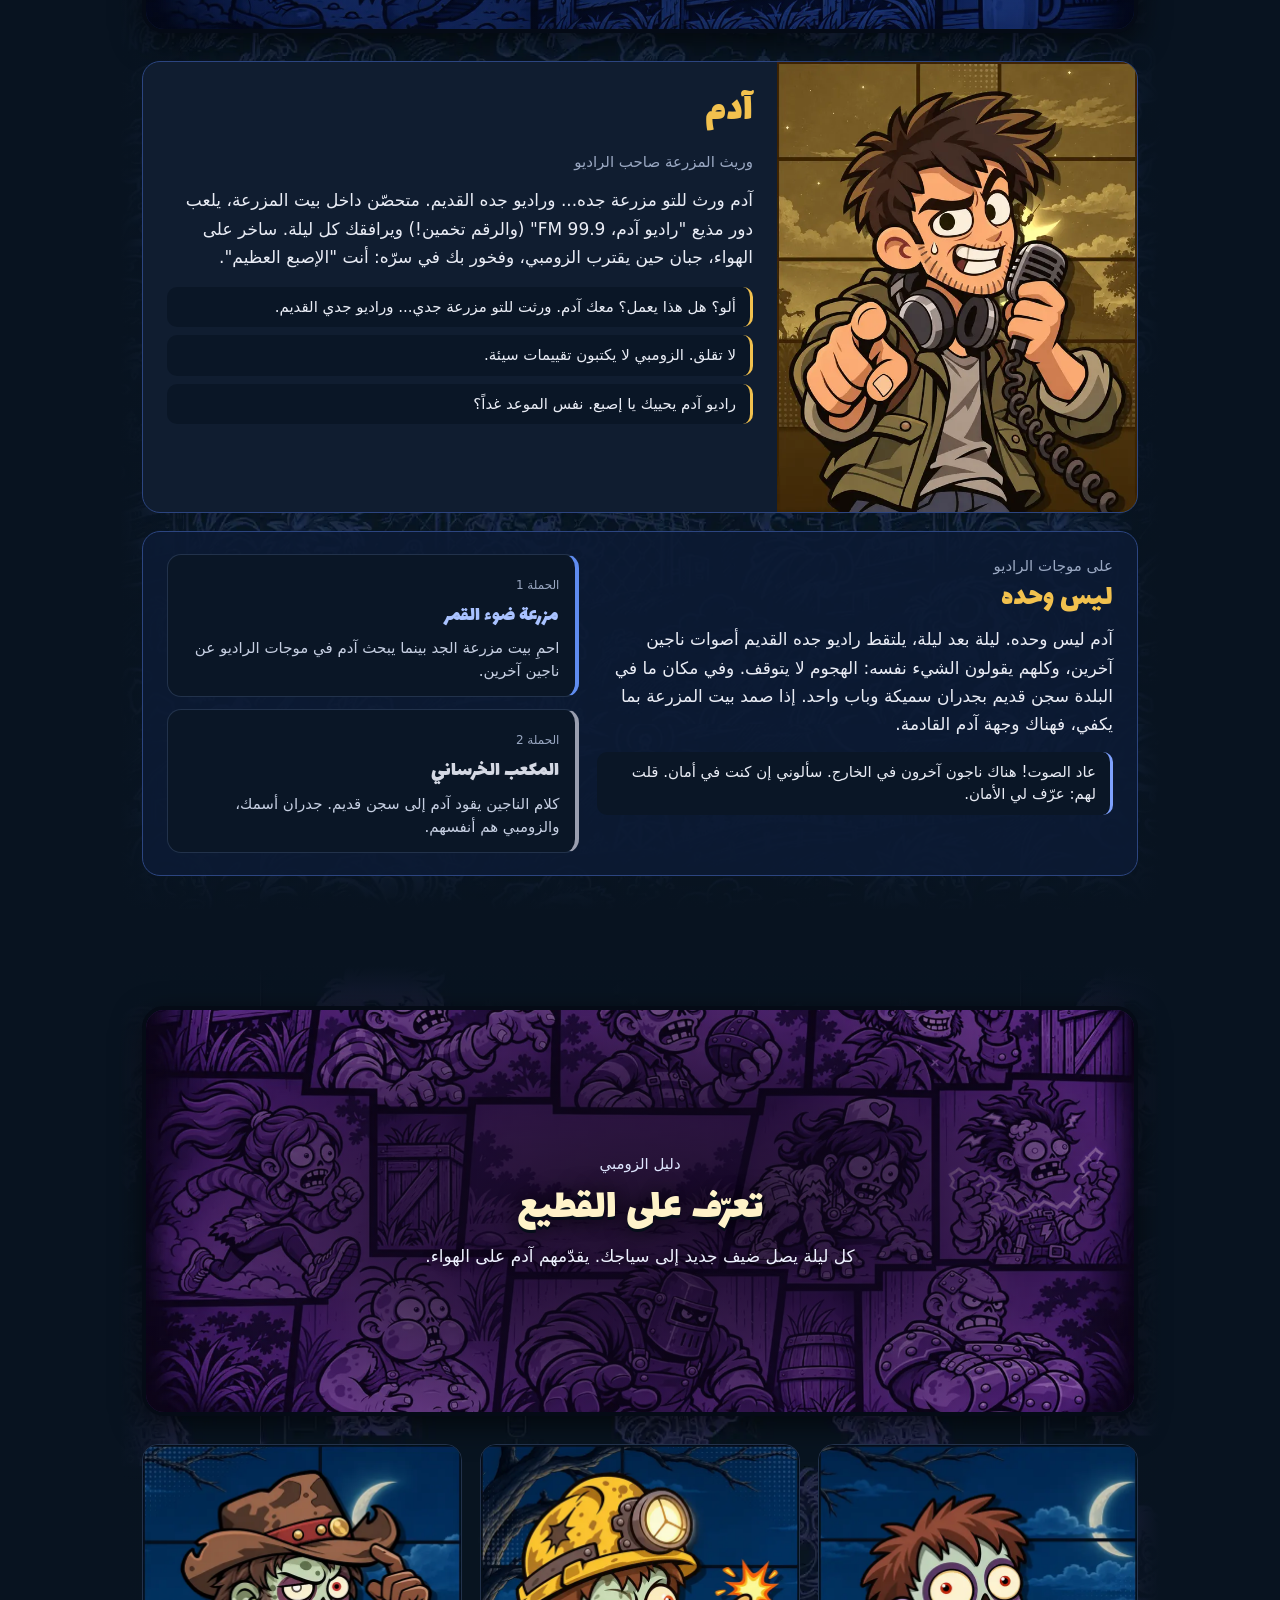
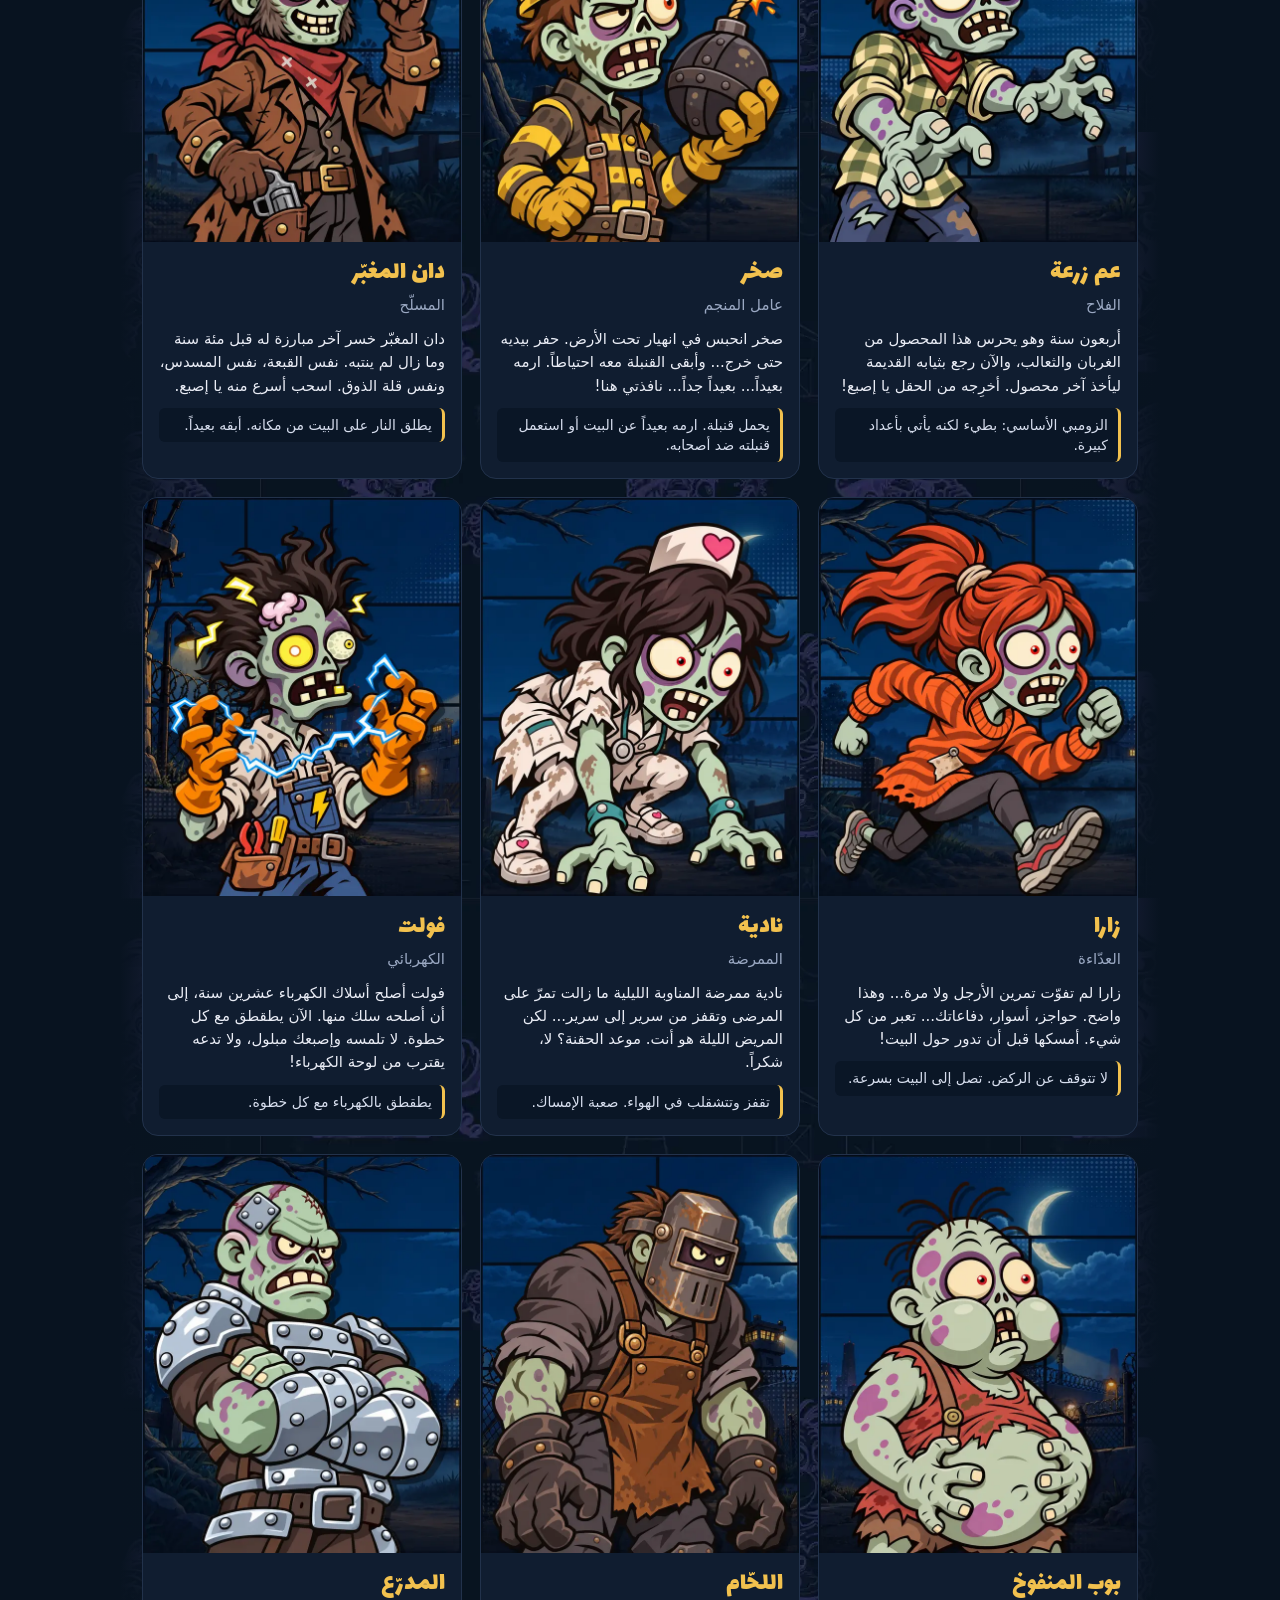
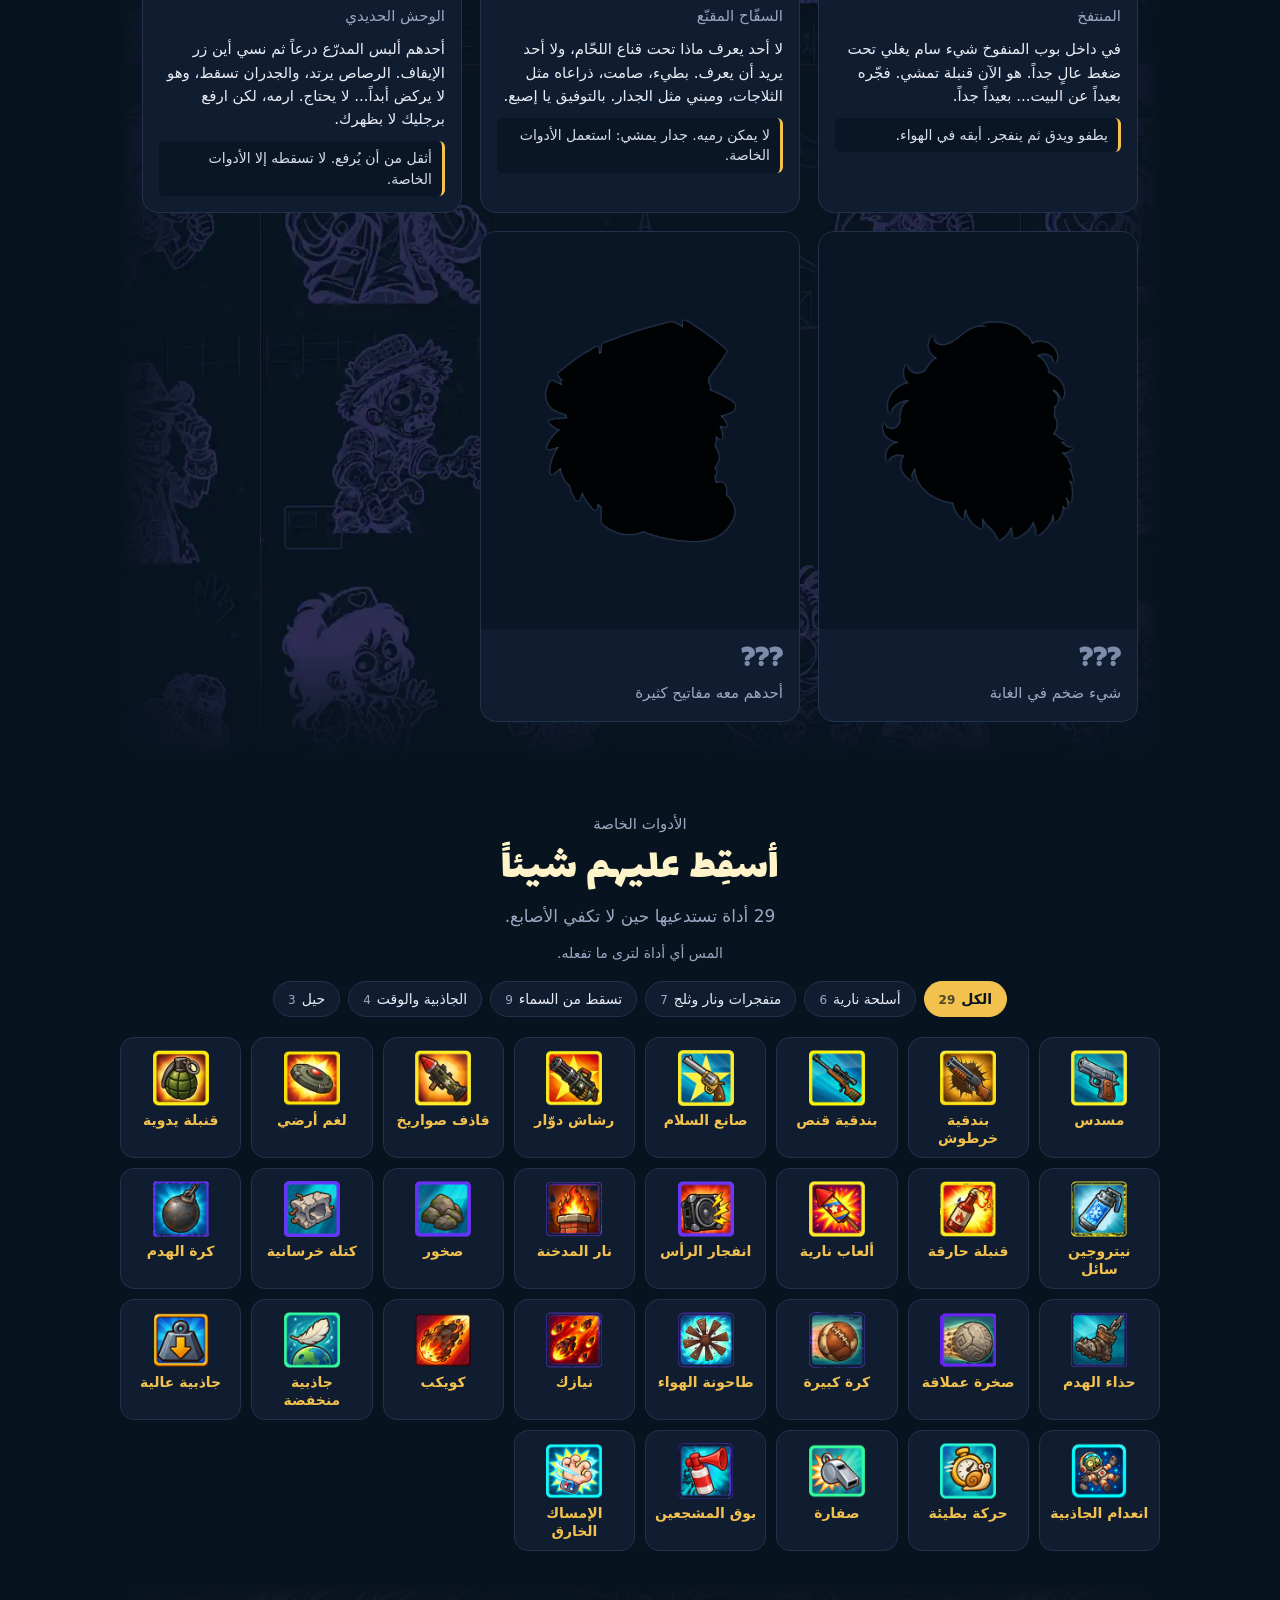
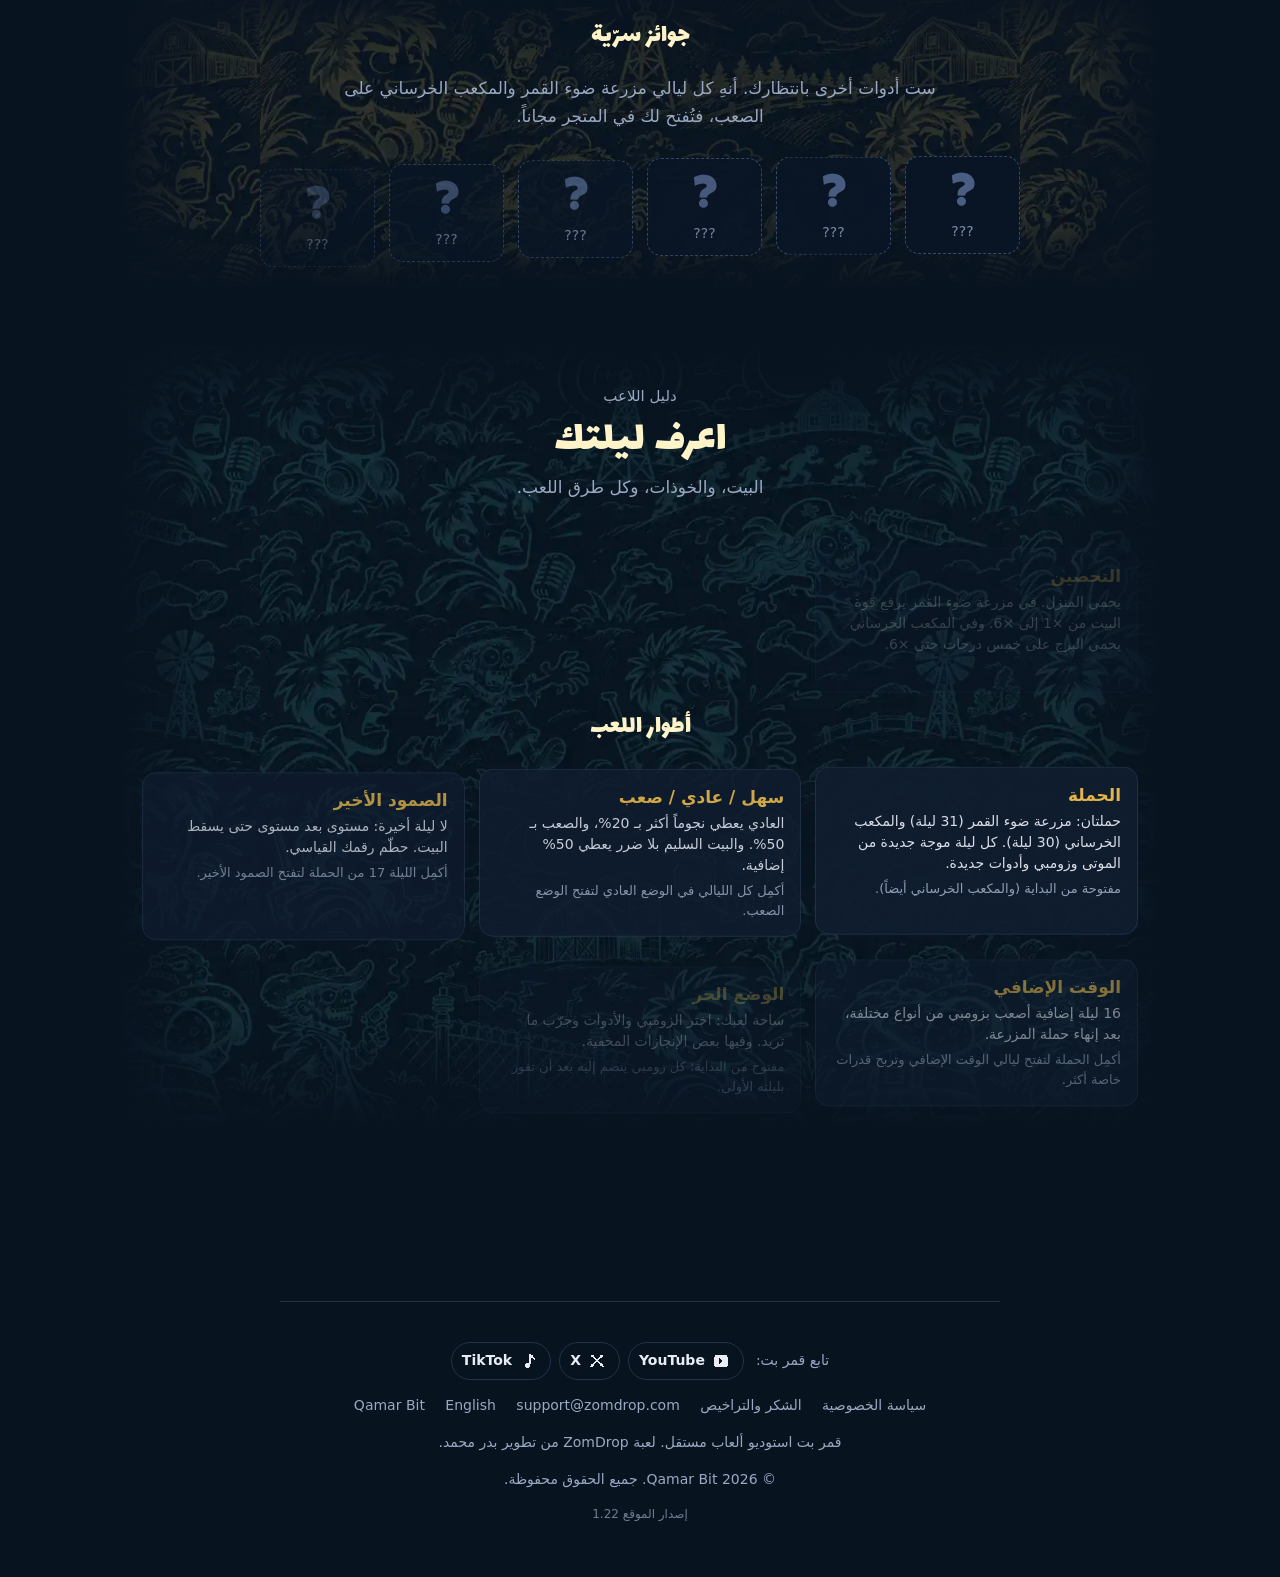
==== commit dcaf5bb3: "1.22" ====
--- a/ar/index.html
+++ b/ar/index.html
@@ -6,7 +6,7 @@
   <title>زوم دروب — أمسكهم. اقذفهم. اصمد حتى الصباح.</title>
   <meta name="description" content="زوم دروب لعبة جوال من استوديو قمر بت. أمسك الزومبي بإصبعك، اقذفهم، أسقطهم، واحمِ بيتك حتى الصباح. قريباً على Google Play و App Store.">
   <meta name="theme-color" content="#081320">
-  <meta name="version" content="1.21">
+  <meta name="version" content="1.22">
   <link rel="canonical" href="https://zomdrop.com/ar/">
   <link rel="alternate" hreflang="en" href="https://zomdrop.com/">
   <link rel="alternate" hreflang="ar" href="https://zomdrop.com/ar/">
@@ -202,7 +202,7 @@
         <details class="t" data-g="sky"><summary><img src="../img/tools/wreckingball.png" alt="" width="128" height="128" loading="lazy"><b>كرة الهدم</b></summary><div class="td"><p>رائعة لهدم الأشياء، والزومبي قبل كل شيء.</p></div></details>
         <details class="t" data-g="sky"><summary><img src="../img/tools/wreckingshoe.png" alt="" width="128" height="128" loading="lazy"><b>حذاء الهدم</b></summary><div class="td"><p>ضربة جزاء مؤلمة حقًا! هذا الحذاء يفضّل الزومبي على الكرات!</p></div></details>
         <details class="t" data-g="sky"><summary><img src="../img/tools/stoneball.png" alt="" width="128" height="128" loading="lazy"><b>صخرة عملاقة</b></summary><div class="td"><p>كلما كبرت كان أفضل. تدهس كل ما في طريقها.</p></div></details>
-        <details class="t" data-g="sky"><summary><img src="../img/tools/bigball.png" alt="" width="128" height="128" loading="lazy"><b>كرة قدم كبيرة</b></summary><div class="td"><p>كرة ضخمة تسحق الزومبي.</p></div></details>
+        <details class="t" data-g="sky"><summary><img src="../img/tools/bigball.png" alt="" width="128" height="128" loading="lazy"><b>كرة كبيرة</b></summary><div class="td"><p>كرة ضخمة تسحق الزومبي.</p></div></details>
         <details class="t" data-g="sky"><summary><img src="../img/tools/windmill.png" alt="" width="128" height="128" loading="lazy"><b>طاحونة الهواء</b></summary><div class="td"><p>تحوّل الطاحونة إلى شفرة دوّارة. الزومبي يتقطّعون!</p></div></details>
         <details class="t" data-g="sky"><summary><img src="../img/tools/meteor_small.png" alt="" width="128" height="128" loading="lazy"><b>نيازك</b></summary><div class="td"><p>مساعدة من السماء. تُمطر الزومبي بالنار.</p></div></details>
         <details class="t" data-g="sky"><summary><img src="../img/tools/meteor.png" alt="" width="128" height="128" loading="lazy"><b>كويكب</b></summary><div class="td"><p>اسأل الديناصورات كيف تنتهي القصة. الزومبي هم التالون.</p></div></details>
@@ -243,9 +243,9 @@
         <article class="g reveal"><h3>الحملة</h3><p>حملتان: مزرعة ضوء القمر (31 ليلة) والمكعب الخرساني (30 ليلة). كل ليلة موجة جديدة من الموتى وزومبي وأدوات جديدة.</p><p class="meta">مفتوحة من البداية (والمكعب الخرساني أيضاً).</p></article>
         <article class="g reveal"><h3>سهل / عادي / صعب</h3><p>العادي يعطي نجوماً أكثر بـ 20%، والصعب بـ 50%. والبيت السليم بلا ضرر يعطي 50% إضافية.</p><p class="meta">أكمِل كل الليالي في الوضع العادي لتفتح الوضع الصعب.</p></article>
         <article class="g reveal"><h3>الصمود الأخير</h3><p>لا ليلة أخيرة: مستوى بعد مستوى حتى يسقط البيت. حطّم رقمك القياسي.</p><p class="meta">أكمِل الليلة 17 من الحملة لتفتح الصمود الأخير.</p></article>
-        <article class="g reveal"><h3>الوقت الإضافي</h3><p>16 ليلة إضافية بطابع كرة القدم: كرات وصفارة وبوق مشجعين وكرة عملاقة.</p><p class="meta">أكمِل الحملة لتفتح ليالي الوقت الإضافي وتربح قدرات خاصة أكثر.</p></article>
+        <article class="g reveal"><h3>الوقت الإضافي</h3><p>16 ليلة إضافية أصعب بزومبي من أنواع مختلفة، بعد إنهاء حملة المزرعة.</p><p class="meta">أكمِل الحملة لتفتح ليالي الوقت الإضافي وتربح قدرات خاصة أكثر.</p></article>
         <article class="g reveal"><h3>الوضع الحر</h3><p>ساحة لعبك: اختر الزومبي والأدوات وجرّب ما تريد. وفيها بعض الإنجازات المخفية.</p><p class="meta">مفتوح من البداية؛ كل زومبي ينضم إليه بعد أن تفوز بليلته الأولى.</p></article>
-        <article class="g reveal"><h3>المبارزة</h3><p>وزّع قدراتك الخاصة: بعضها لحماية منزلك، وبعضها لإرسال زومبي أقوياء إلى خصمك.</p><p class="meta">لاعبان على الشبكة المحلية نفسها. بلا خادم ولا إنترنت.</p></article>
+        <article class="g reveal"><h3>المبارزة</h3><p>وزّع قدراتك الخاصة: بعضها لحماية منزلك، وبعضها لإرسال زومبي أقوياء إلى خصمك.</p><p class="meta">لاعبان على الشبكة المحلية نفسها، أو العب ضد الكمبيوتر. بلا خادم ولا إنترنت.</p></article>
       </div>
     </section>
   </div>
@@ -264,7 +264,7 @@
       <p><a href="../privacy.html">سياسة الخصوصية</a> <a href="../credits.html">الشكر والتراخيص</a> <a href="mailto:support@zomdrop.com" dir="ltr">support@zomdrop.com</a> <a href="https://qamarbit.com">Qamar Bit</a> <a href="../" lang="en" hreflang="en">English</a></p>
       <p class="studio">قمر بت استوديو ألعاب مستقل. لعبة ZomDrop من تطوير بدر محمد.</p>
       <p>&copy; 2026 Qamar Bit. جميع الحقوق محفوظة.</p>
-      <p class="ver">إصدار الموقع 1.21</p>
+      <p class="ver">إصدار الموقع 1.22</p>
     </footer>
   </div>
 
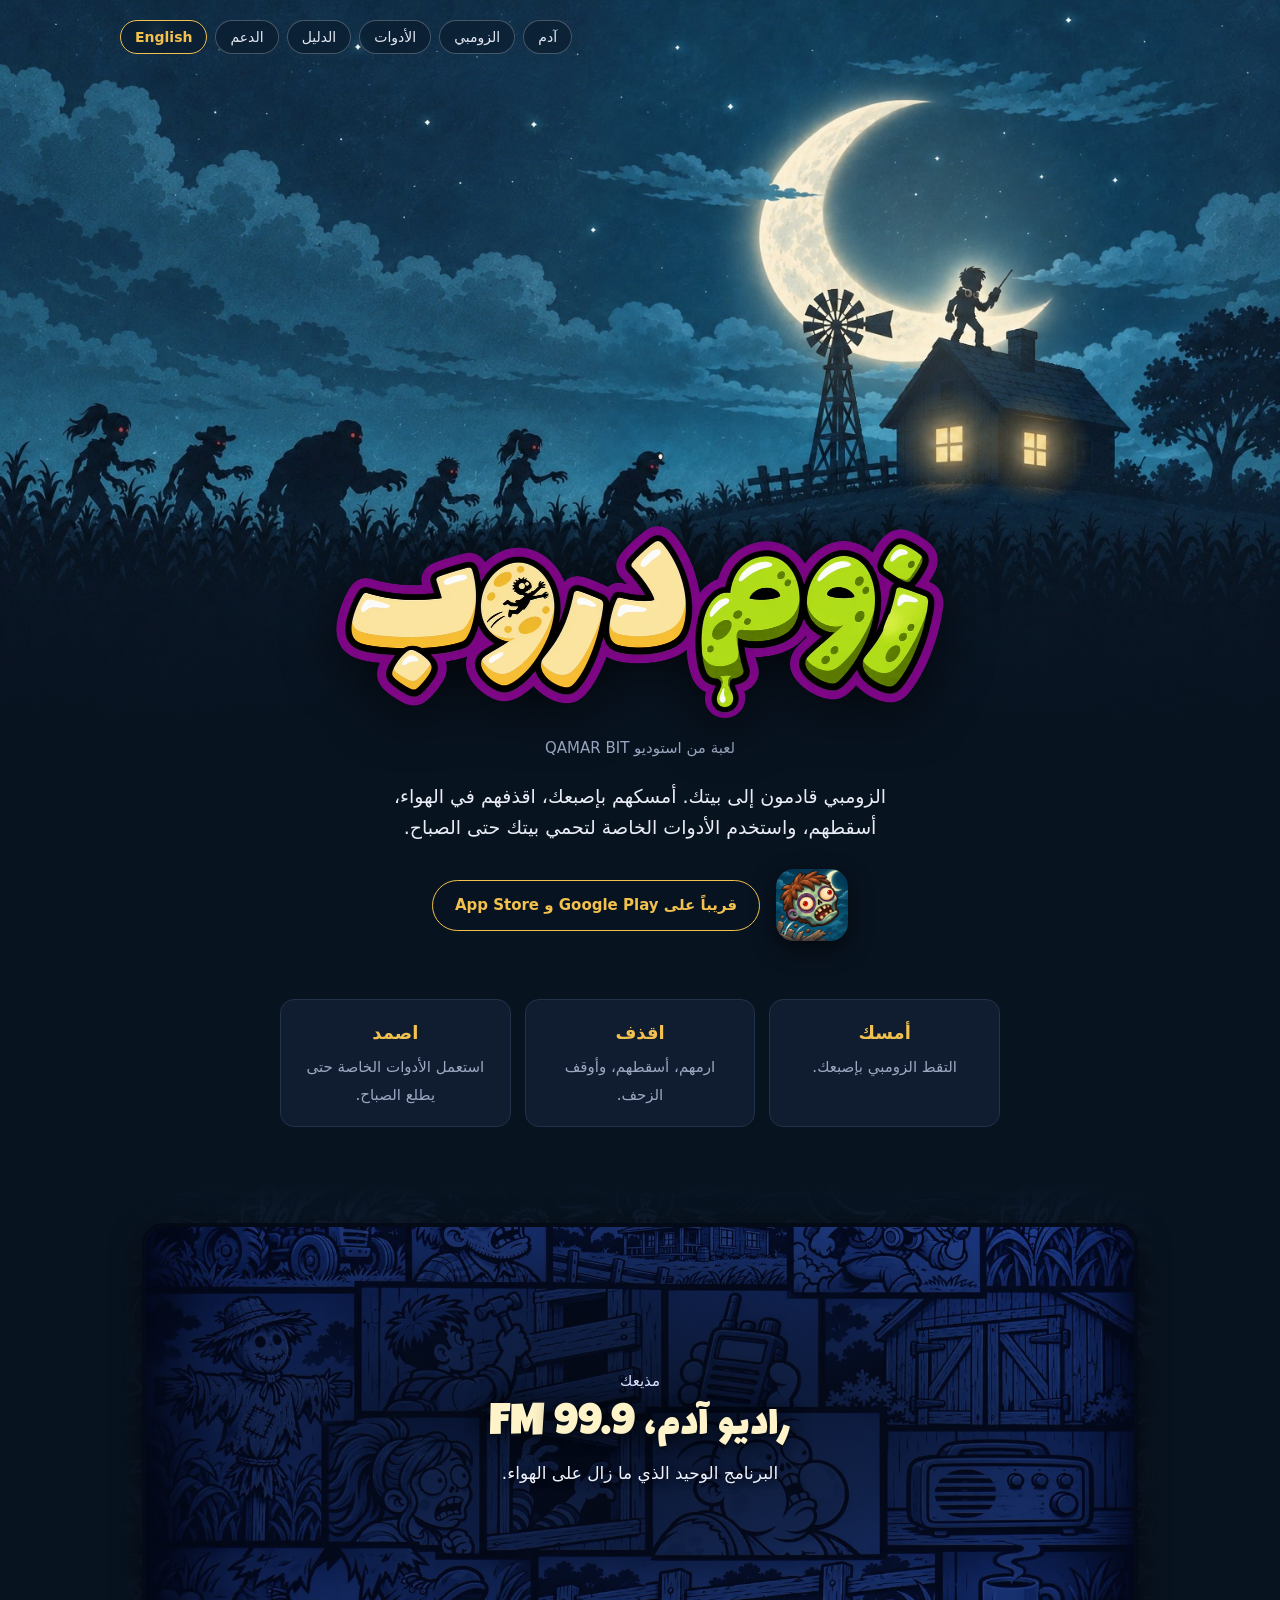
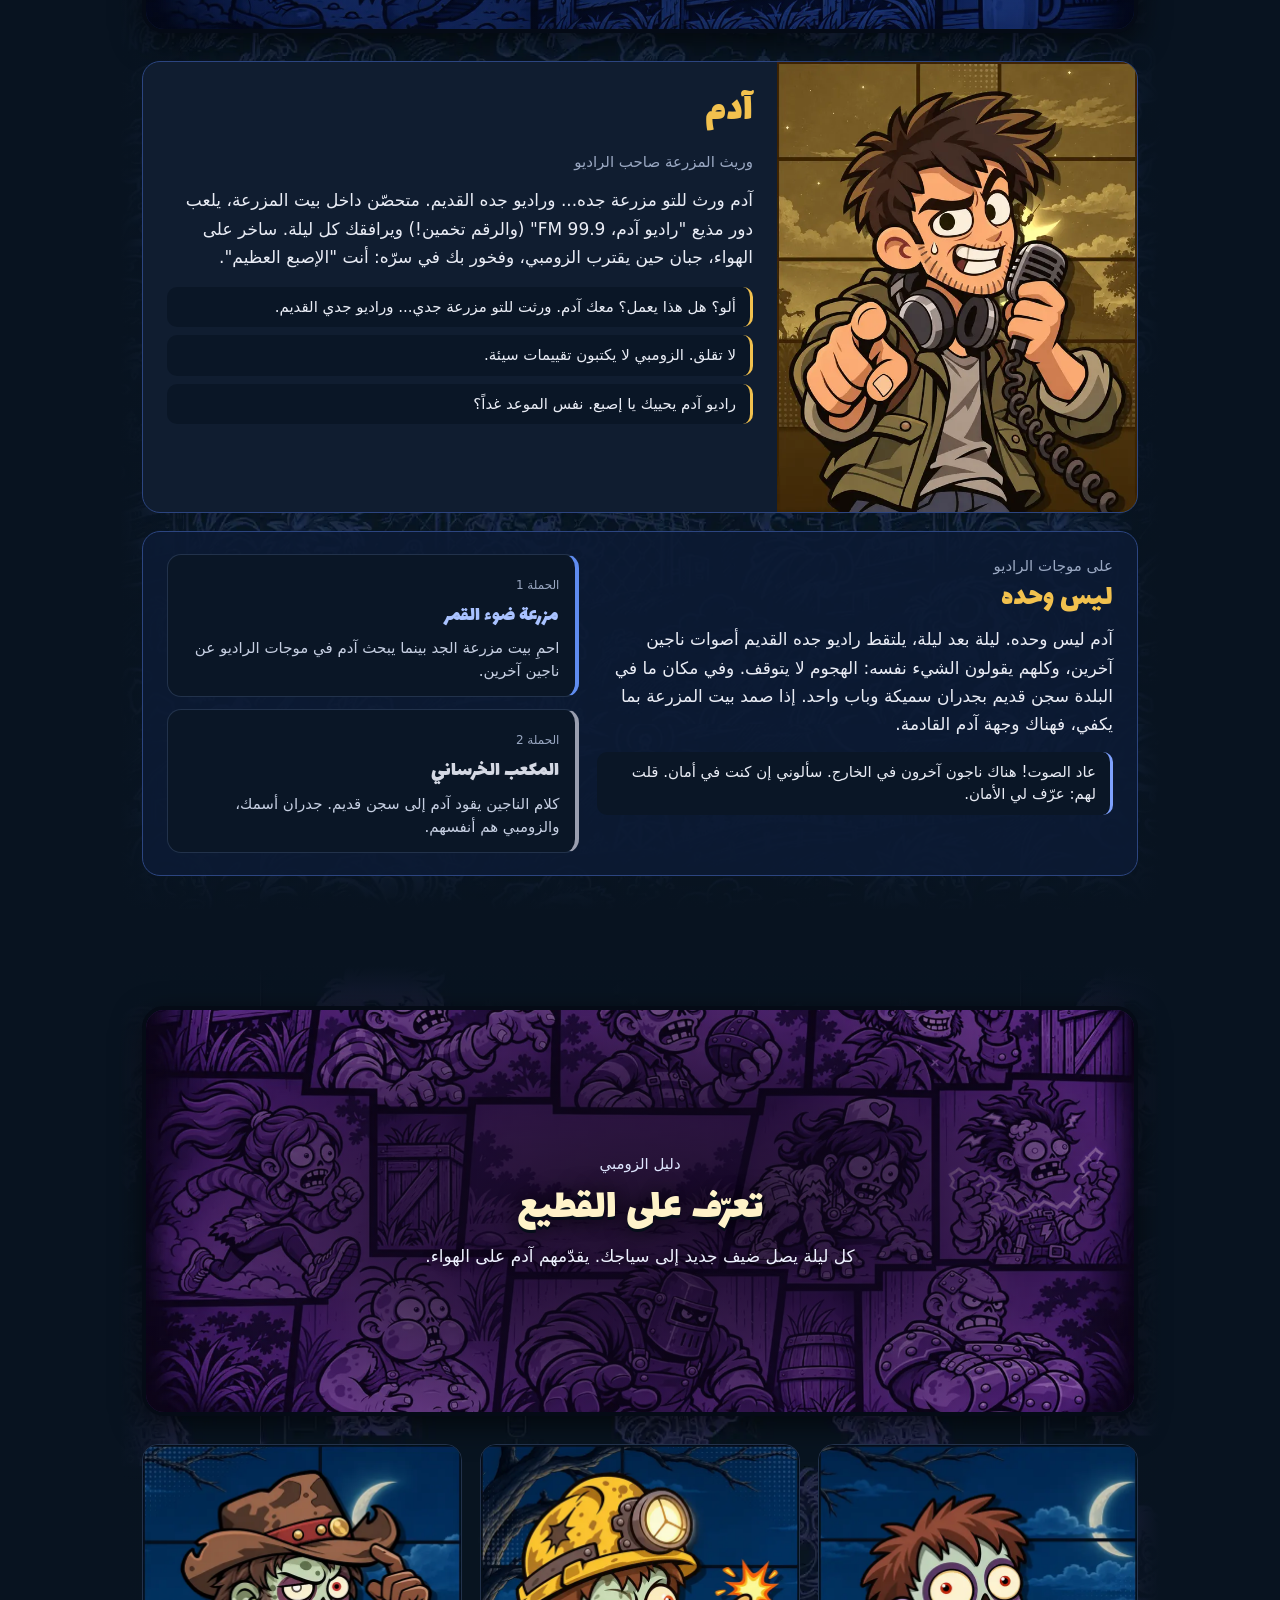
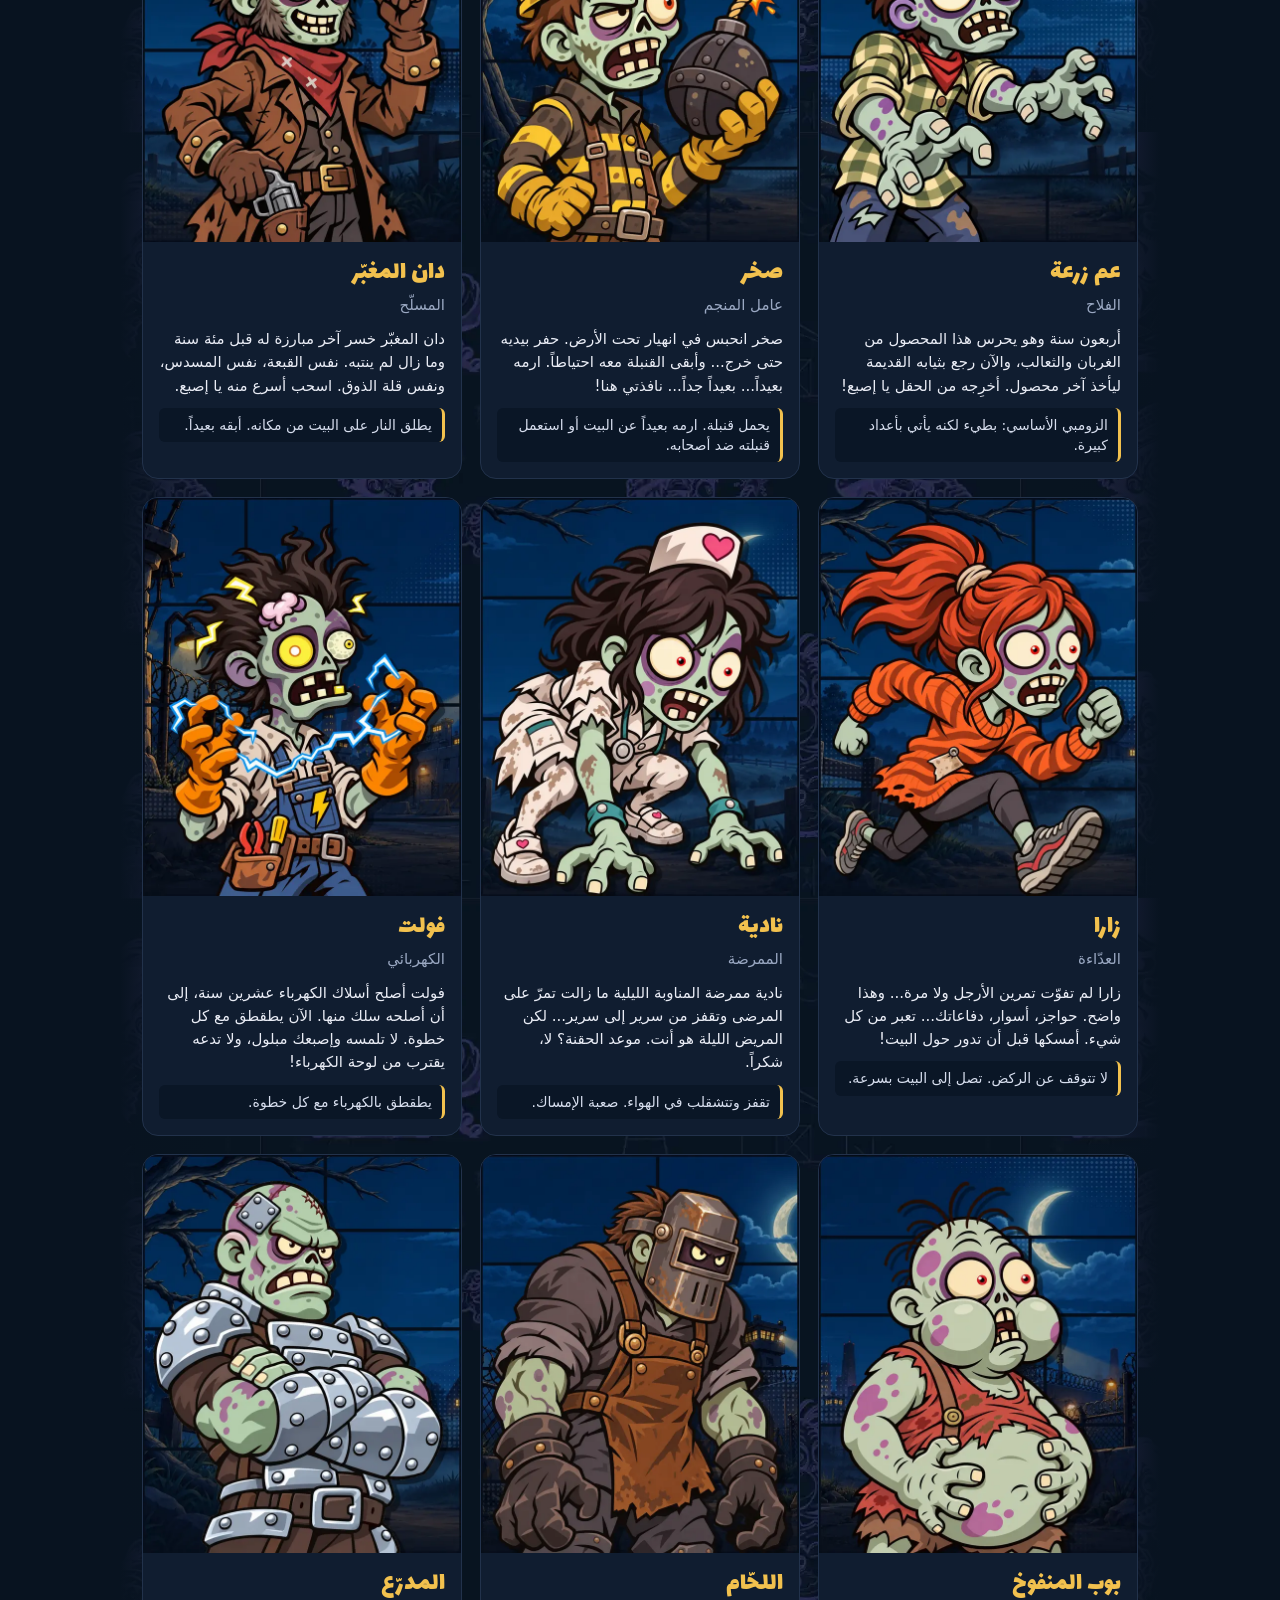
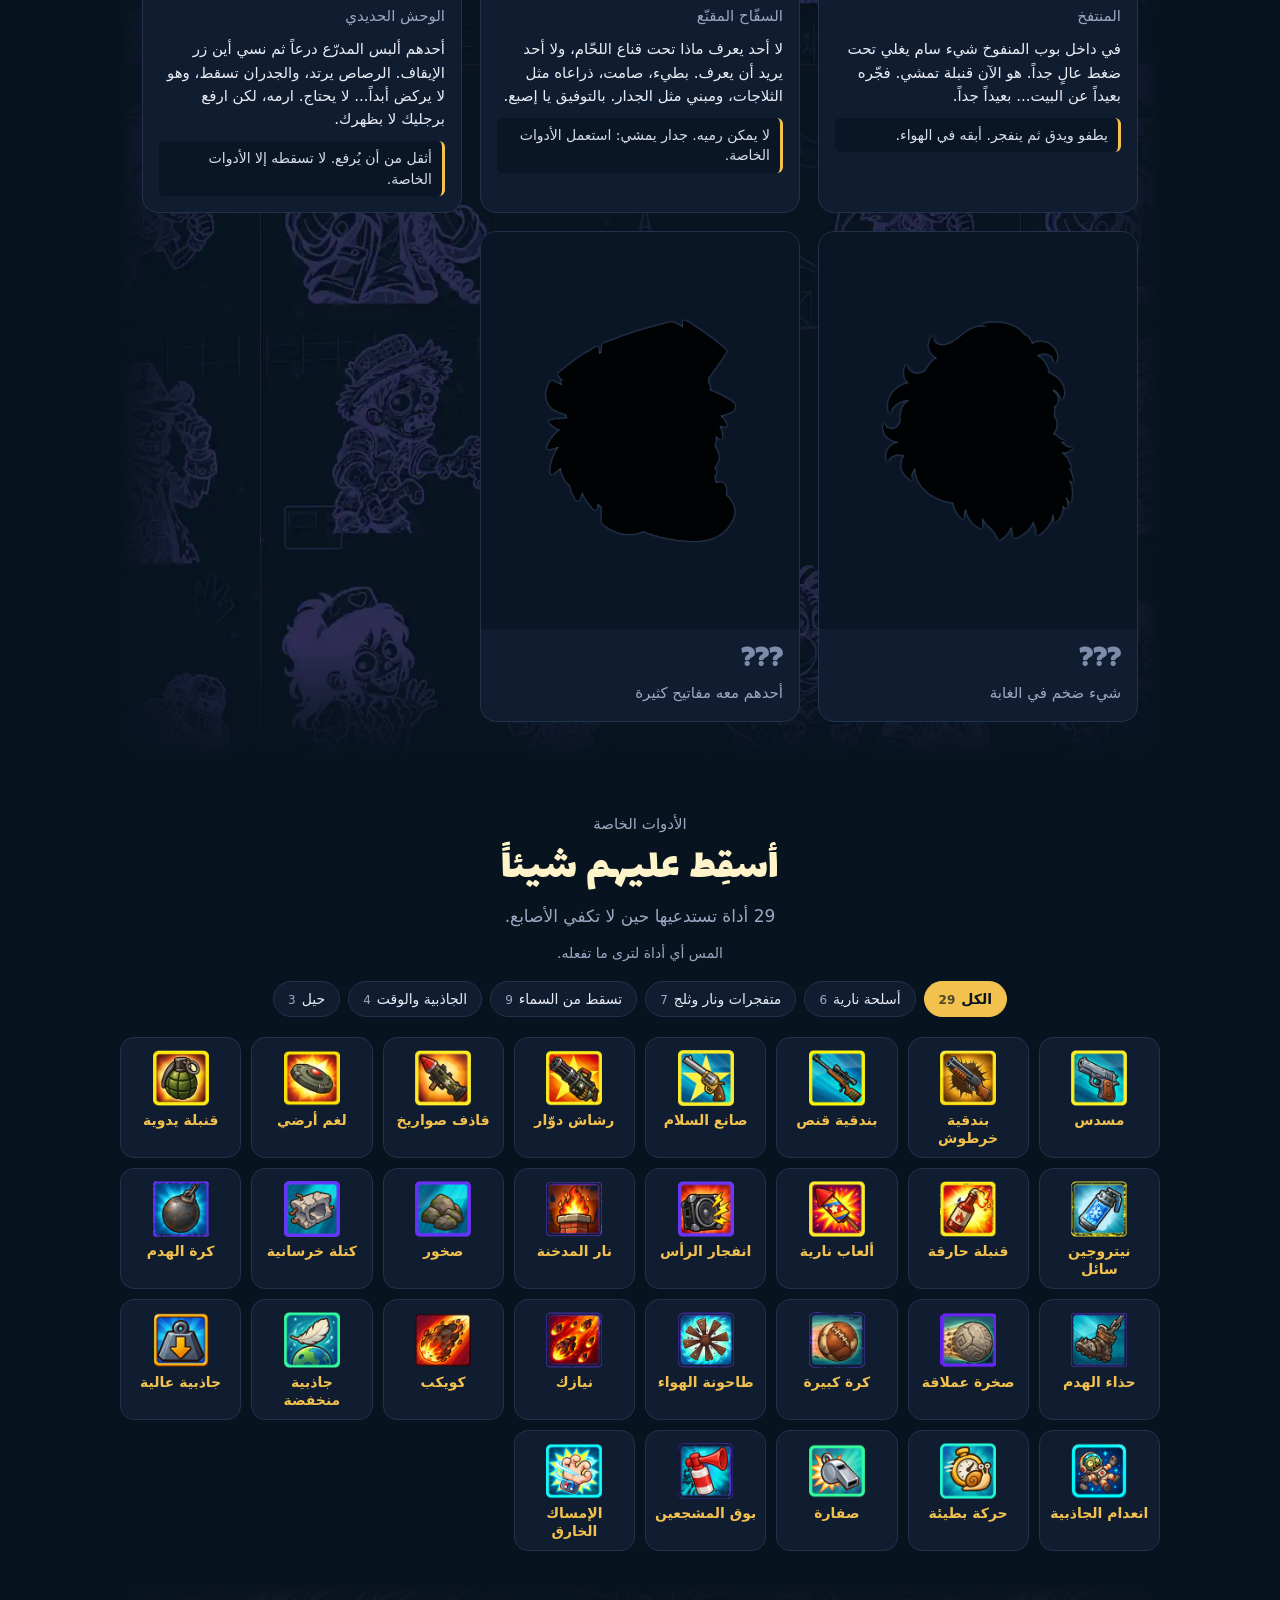
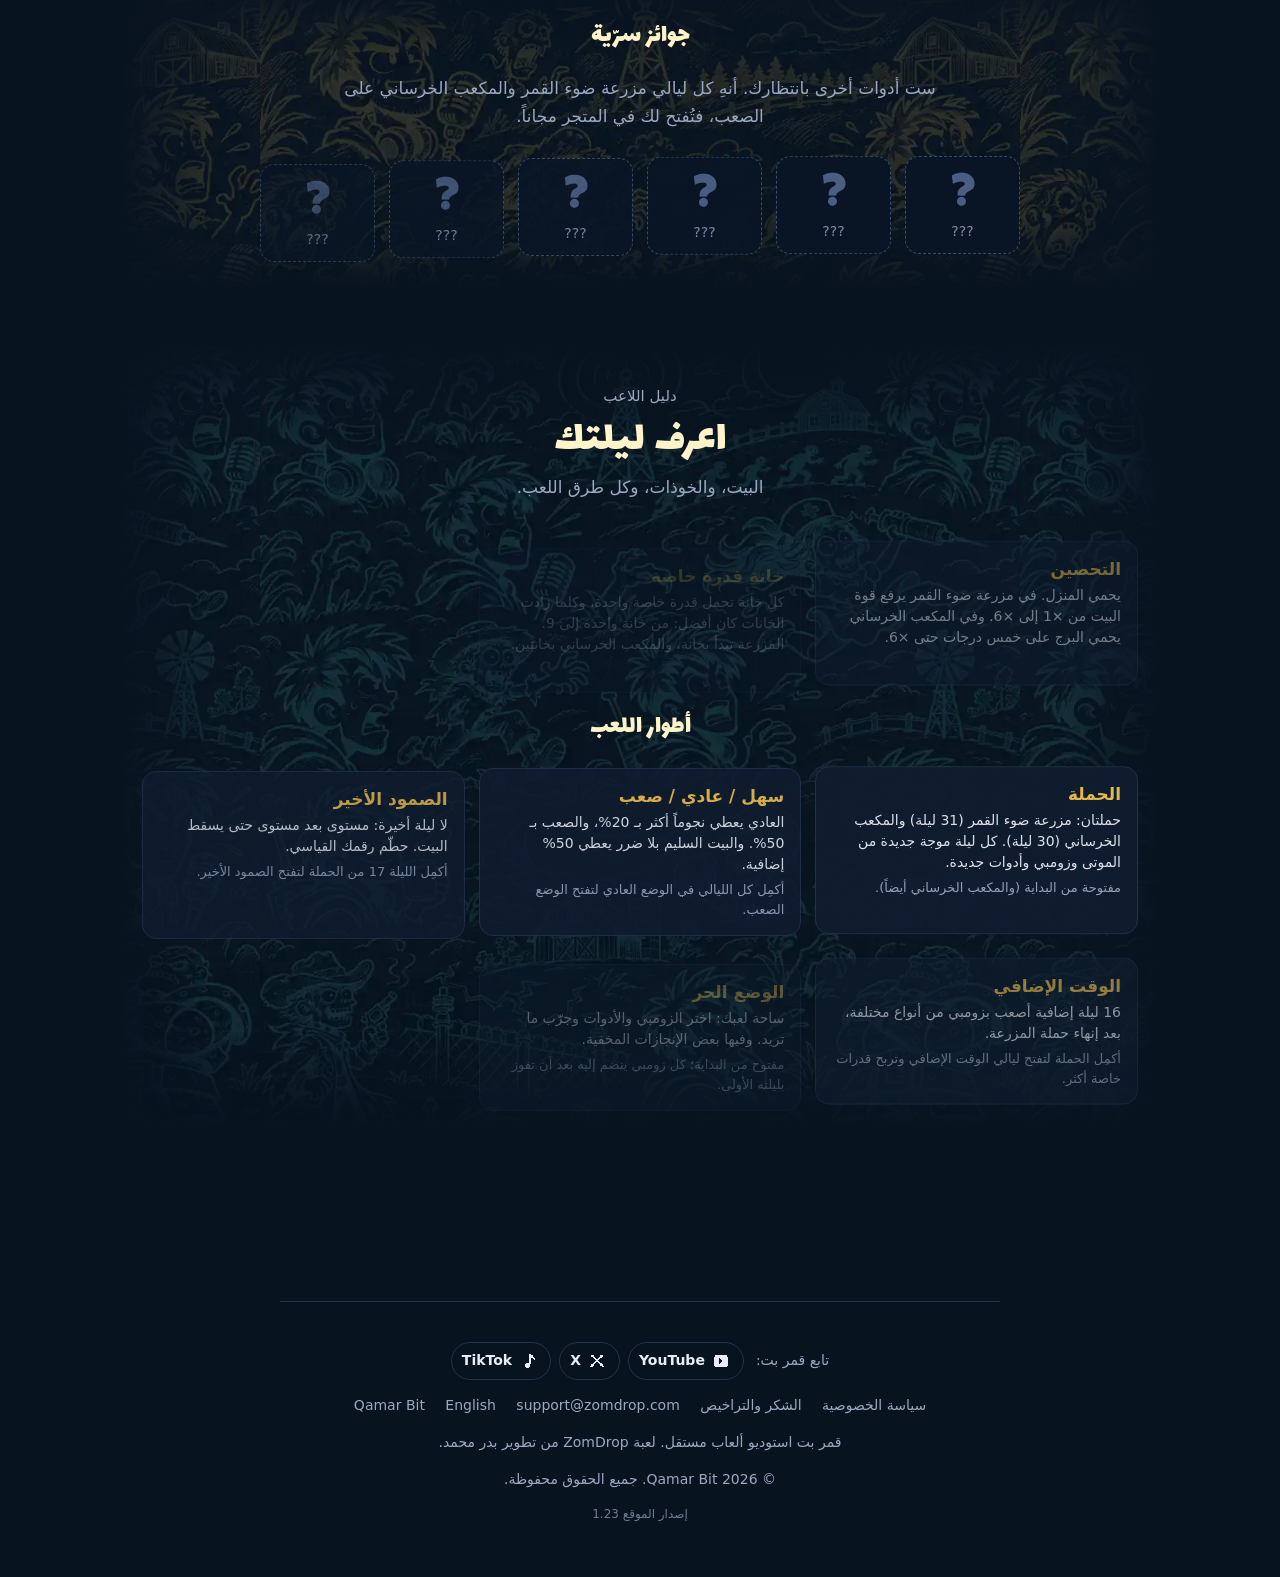
==== commit 3de4691b: "1.23" ====
--- a/ar/index.html
+++ b/ar/index.html
@@ -6,7 +6,7 @@
   <title>زوم دروب — أمسكهم. اقذفهم. اصمد حتى الصباح.</title>
   <meta name="description" content="زوم دروب لعبة جوال من استوديو قمر بت. أمسك الزومبي بإصبعك، اقذفهم، أسقطهم، واحمِ بيتك حتى الصباح. قريباً على Google Play و App Store.">
   <meta name="theme-color" content="#081320">
-  <meta name="version" content="1.22">
+  <meta name="version" content="1.23">
   <link rel="canonical" href="https://zomdrop.com/ar/">
   <link rel="alternate" hreflang="en" href="https://zomdrop.com/">
   <link rel="alternate" hreflang="ar" href="https://zomdrop.com/ar/">
@@ -245,7 +245,7 @@
         <article class="g reveal"><h3>الصمود الأخير</h3><p>لا ليلة أخيرة: مستوى بعد مستوى حتى يسقط البيت. حطّم رقمك القياسي.</p><p class="meta">أكمِل الليلة 17 من الحملة لتفتح الصمود الأخير.</p></article>
         <article class="g reveal"><h3>الوقت الإضافي</h3><p>16 ليلة إضافية أصعب بزومبي من أنواع مختلفة، بعد إنهاء حملة المزرعة.</p><p class="meta">أكمِل الحملة لتفتح ليالي الوقت الإضافي وتربح قدرات خاصة أكثر.</p></article>
         <article class="g reveal"><h3>الوضع الحر</h3><p>ساحة لعبك: اختر الزومبي والأدوات وجرّب ما تريد. وفيها بعض الإنجازات المخفية.</p><p class="meta">مفتوح من البداية؛ كل زومبي ينضم إليه بعد أن تفوز بليلته الأولى.</p></article>
-        <article class="g reveal"><h3>المبارزة</h3><p>وزّع قدراتك الخاصة: بعضها لحماية منزلك، وبعضها لإرسال زومبي أقوياء إلى خصمك.</p><p class="meta">لاعبان على الشبكة المحلية نفسها، أو العب ضد الكمبيوتر. بلا خادم ولا إنترنت.</p></article>
+        <article class="g reveal"><h3>المبارزة</h3><p>وزّع قدراتك الخاصة: بعضها لحماية منزلك، وبعضها لإرسال زومبي أقوياء إلى خصمك.</p><p class="meta">لاعبان على الشبكة المحلية نفسها. بلا خادم ولا إنترنت.</p></article>
       </div>
     </section>
   </div>
@@ -264,7 +264,7 @@
       <p><a href="../privacy.html">سياسة الخصوصية</a> <a href="../credits.html">الشكر والتراخيص</a> <a href="mailto:support@zomdrop.com" dir="ltr">support@zomdrop.com</a> <a href="https://qamarbit.com">Qamar Bit</a> <a href="../" lang="en" hreflang="en">English</a></p>
       <p class="studio">قمر بت استوديو ألعاب مستقل. لعبة ZomDrop من تطوير بدر محمد.</p>
       <p>&copy; 2026 Qamar Bit. جميع الحقوق محفوظة.</p>
-      <p class="ver">إصدار الموقع 1.22</p>
+      <p class="ver">إصدار الموقع 1.23</p>
     </footer>
   </div>
 
